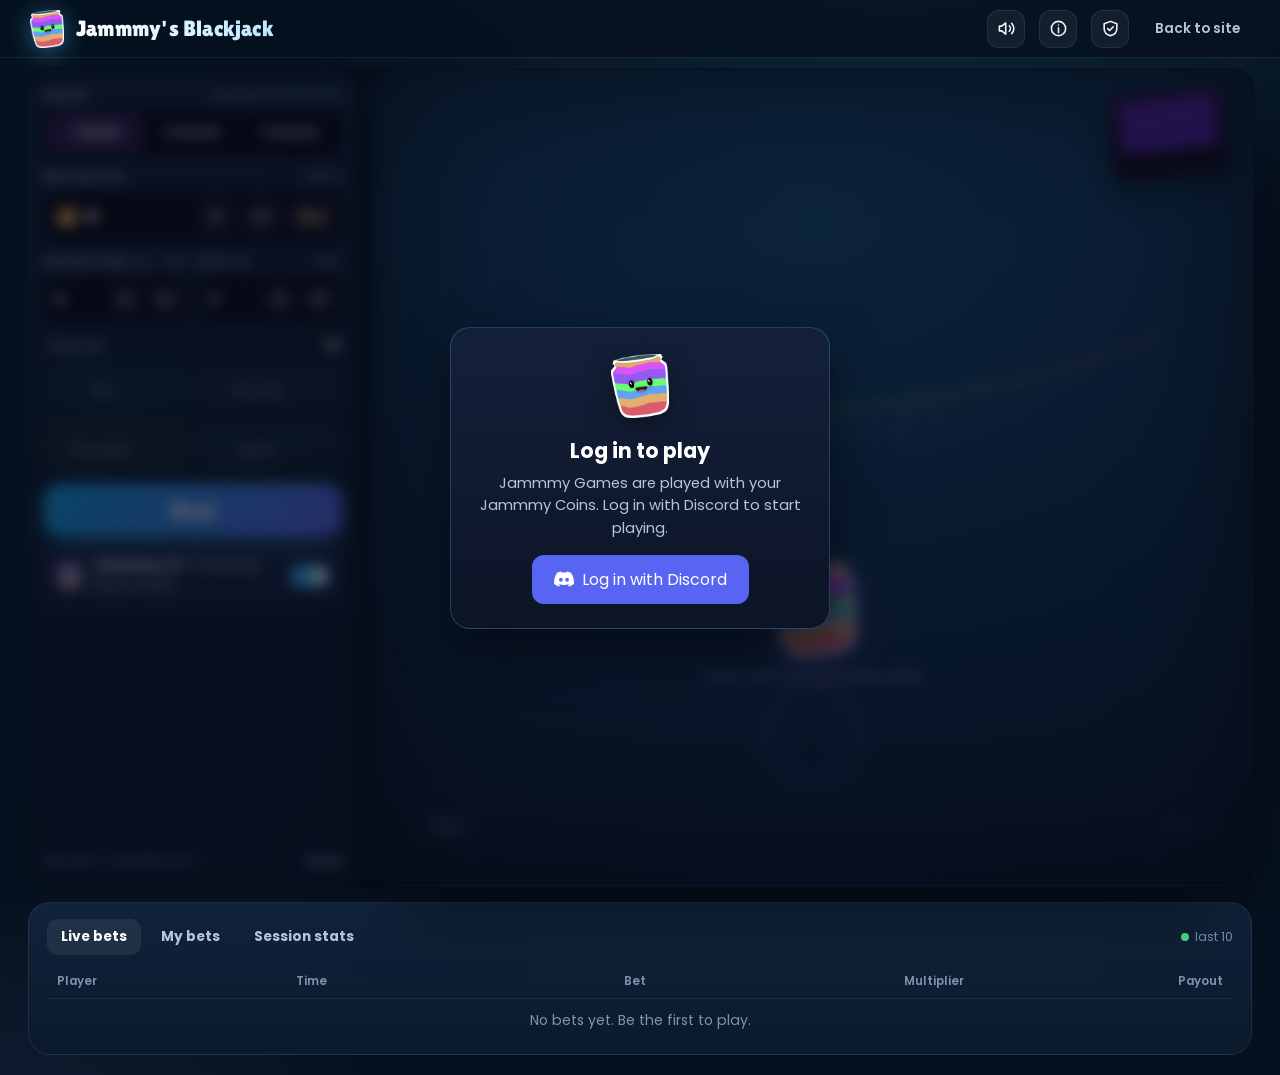
==== games/blackjack.html @ 884acd64 "Add files via upload" ====
<!doctype html>
<html lang="en">
<head>
<meta charset="utf-8">
<meta name="viewport" content="width=device-width,initial-scale=1,viewport-fit=cover">
<title>Jammmy's Blackjack · JammmyRewards</title>
<meta name="description" content="Play blackjack with your Jammmy Coins. Perfect Pairs and 21+3 side bets, provably fair.">
<link rel="icon" type="image/png" href="../favicon-32.png">
<link rel="preconnect" href="https://fonts.googleapis.com">
<link rel="preconnect" href="https://fonts.gstatic.com" crossorigin>
<link href="https://fonts.googleapis.com/css2?family=Lilita+One&family=Poppins:wght@400;500;600;700;800&display=swap" rel="stylesheet">
<style>
:root{
  --bg:#0c0716; --bg2:#120a22; --panel:#160d2a; --panel2:#1c1135; --line:rgba(255,255,255,.08); --line2:rgba(255,255,255,.14);
  --text:#f5f0ff; --muted:#b9b2d6; --faint:#857ea6;
  --purple:#a855f7; --purple-d:#7c3aed; --pink:#f472b6; --gold:#fbbf24; --gold2:#f59e0b; --green:#4ade80; --red:#fb7185;
  --felt1:#2d1757; --felt2:#1a0d35; --felt3:#0e0720;
  --card:#fbf8f2; --suit-red:#d61f45; --suit-black:#17121f;
  --cw:96px; --ease:cubic-bezier(.2,.8,.2,1);
}
*{box-sizing:border-box}
html,body{margin:0;background:var(--bg);color:var(--text);font-family:'Poppins',system-ui,sans-serif;-webkit-font-smoothing:antialiased}
body{min-height:100vh;background:radial-gradient(1100px 600px at 70% -10%,rgba(124,58,237,.22),transparent 60%),radial-gradient(900px 500px at -10% 110%,rgba(244,114,182,.10),transparent 60%),var(--bg)}
button{font-family:inherit;color:inherit}
:focus-visible{outline:2px solid #c4b5fd;outline-offset:2px}
.hide{display:none!important}

/* ── top bar ── */
.top{position:sticky;top:0;z-index:30;display:flex;align-items:center;gap:14px;padding:12px clamp(14px,3vw,28px);background:rgba(12,7,22,.82);backdrop-filter:blur(14px);-webkit-backdrop-filter:blur(14px);border-bottom:1px solid var(--line)}
.brand{display:flex;align-items:center;gap:10px;text-decoration:none;color:var(--text);min-width:0}
.brand img{width:38px;height:38px;object-fit:contain;filter:drop-shadow(0 4px 12px rgba(168,85,247,.45))}
.brand b{font-family:'Lilita One',sans-serif;font-weight:400;font-size:1.35rem;letter-spacing:.01em;white-space:nowrap;background:linear-gradient(90deg,#fff,#e9d5ff);-webkit-background-clip:text;background-clip:text;color:transparent}
.top-sp{flex:1}
.bal{display:flex;align-items:center;gap:8px;padding:7px 14px 7px 8px;border-radius:999px;background:linear-gradient(180deg,rgba(251,191,36,.14),rgba(251,191,36,.05));border:1px solid rgba(251,191,36,.35);font-weight:700;font-variant-numeric:tabular-nums;white-space:nowrap}
.bal img{width:24px;height:24px}
.bal small{font-weight:600;color:var(--gold);font-size:.7rem;margin-left:2px}
.bal.flash{animation:balFlash .9s var(--ease)}
@keyframes balFlash{30%{box-shadow:0 0 0 4px rgba(251,191,36,.25),0 0 30px rgba(251,191,36,.45)}}
.ibtn{width:40px;height:40px;border-radius:12px;display:grid;place-items:center;background:rgba(255,255,255,.05);border:1px solid var(--line);cursor:pointer;transition:background .2s}
.ibtn:hover{background:rgba(255,255,255,.1)}
.ibtn svg{width:19px;height:19px}
.back{font-size:.85rem;font-weight:600;color:var(--muted);text-decoration:none;padding:9px 12px;border-radius:10px}
.back:hover{color:#fff;background:rgba(255,255,255,.05)}
.notice{margin:14px clamp(14px,3vw,28px) 0;padding:11px 16px;border-radius:14px;font-size:.88rem;display:flex;gap:12px;align-items:center;flex-wrap:wrap;background:rgba(168,85,247,.1);border:1px solid rgba(168,85,247,.35)}
.notice b{color:#e9d5ff}
.notice a{color:#f0abfc;font-weight:600}
.notice.admin{background:rgba(251,191,36,.08);border-color:rgba(251,191,36,.35)}
.notice .sw{display:inline-flex;align-items:center;gap:8px;margin-left:auto;cursor:pointer;font-weight:600}
.notice input[type=number]{width:90px;padding:6px 8px;border-radius:8px;background:rgba(0,0,0,.3);border:1px solid var(--line2);color:#fff;font:600 .85rem 'Poppins'}

/* ── layout ── */
.wrap{max-width:1360px;margin:0 auto;padding:18px clamp(14px,3vw,28px) 40px}
.game{display:grid;grid-template-columns:330px minmax(0,1fr);gap:16px;align-items:stretch}
.panel{background:linear-gradient(180deg,var(--panel2),var(--panel));border:1px solid var(--line);border-radius:22px;padding:18px;display:flex;flex-direction:column;gap:14px}
.fld label{display:flex;justify-content:space-between;font-size:.78rem;font-weight:600;color:var(--muted);margin-bottom:7px}
.fld label span{color:var(--faint);font-weight:500}
.amt{display:flex;align-items:center;background:#0b0615;border:1px solid var(--line2);border-radius:14px;padding:4px 4px 4px 12px;gap:6px;transition:border-color .2s,box-shadow .2s}
.amt:focus-within{border-color:rgba(168,85,247,.7);box-shadow:0 0 0 3px rgba(168,85,247,.18)}
.amt img{width:20px;height:20px;flex:none}
.amt input{flex:1;min-width:0;width:100%;background:none;border:0;outline:0;color:#fff;font:700 1.02rem 'Poppins';font-variant-numeric:tabular-nums;padding:8px 0}
.amt input::-webkit-outer-spin-button,.amt input::-webkit-inner-spin-button{-webkit-appearance:none;margin:0}
.amt input[type=number]{-moz-appearance:textfield}
.amt .q{flex:none;height:34px;min-width:40px;padding:0 10px;border-radius:10px;border:0;background:rgba(255,255,255,.07);font:700 .8rem 'Poppins';cursor:pointer;transition:background .15s}
.amt .q.qmax{color:#fde68a}
.amt .q.qs{height:30px;min-width:34px;padding:0 8px;font-size:.74rem}
.amt .q:hover{background:rgba(255,255,255,.14)}
.sides{display:grid;grid-template-columns:1fr 1fr;gap:10px}
.fld label em{font-style:normal;display:inline-flex;align-items:center;gap:5px}
.sbi{width:18px;height:18px;padding:0;border:0;border-radius:50%;background:none;color:var(--faint);cursor:pointer;display:grid;place-items:center;transition:color .15s,background .15s}
.sbi svg{width:15px;height:15px}
.sbi:hover,.sbi[aria-expanded="true"]{color:#e9d5ff;background:rgba(233,213,255,.12)}
.sbi:focus-visible{outline:2px solid #e9d5ff;outline-offset:1px}
.sbpop{grid-column:1/-1;display:none;padding:12px 13px 11px;border-radius:14px;background:rgba(10,5,20,.7);border:1px solid var(--line2);font-size:.8rem;color:var(--muted);animation:sbin .22s var(--ease)}
.sbpop.show{display:block}
@keyframes sbin{from{opacity:0;transform:translateY(-4px)}to{opacity:1;transform:none}}
.sbp{display:none}.sbp.on{display:block}
.sbp .h{display:flex;justify-content:space-between;align-items:center;margin-bottom:4px}
.sbp .h b{color:#fff;font-size:.9rem}
.sbp .x{border:0;background:none;color:var(--faint);cursor:pointer;font-size:.85rem;padding:2px 4px;border-radius:6px}
.sbp .x:hover{color:#fff}
.sbp p{margin:0 0 8px;line-height:1.4}
.sbp table{width:100%;border-collapse:collapse;margin-bottom:8px}
.sbp td{padding:6px 0;border-top:1px solid rgba(255,255,255,.06);color:#fff;font-weight:600;vertical-align:top}
.sbp td small{display:block;font-weight:500;color:var(--faint);font-size:.72rem;margin-top:1px}
.sbp td:last-child{text-align:right;color:var(--gold);font-weight:800;white-space:nowrap;padding-left:10px}
.sbp .ex{color:#fde68a;font-size:.76rem}
.sbpop .note{margin:0;font-size:.72rem;color:var(--faint)}
.sides .amt{padding-left:10px}
.sides .amt input{font-size:.92rem}
.tot{display:flex;justify-content:space-between;font-size:.82rem;color:var(--muted);padding:2px 2px 0}
.tot b{color:#fff;font-variant-numeric:tabular-nums}
.deal{height:58px;border:0;border-radius:16px;cursor:pointer;font:400 1.35rem 'Lilita One',sans-serif;letter-spacing:.03em;color:#fff;background:linear-gradient(135deg,#9333ea,#c026d3);box-shadow:0 10px 30px -8px rgba(192,38,211,.6),inset 0 1px 0 rgba(255,255,255,.25);transition:transform .12s,filter .2s,opacity .2s}
.deal:hover{filter:brightness(1.1)}
.deal:active{transform:scale(.98)}
.deal[disabled]{opacity:.45;cursor:not-allowed;filter:grayscale(.3)}
.acts{display:grid;grid-template-columns:1fr 1fr;gap:10px}
.hseg{display:grid;grid-template-columns:repeat(3,1fr);gap:4px;padding:4px;border-radius:14px;background:#0b0615;border:1px solid var(--line2)}
.hseg button{height:36px;border:0;border-radius:10px;background:none;font:700 .84rem 'Poppins';color:var(--muted);cursor:pointer;transition:background .15s,color .15s}
.hseg button:hover:not([disabled]){color:#fff}
.hseg button.on{background:rgba(168,85,247,.25);color:#fff;box-shadow:inset 0 0 0 1px rgba(168,85,247,.55)}
.hseg button[disabled]{opacity:.5;cursor:not-allowed}
.rebet{display:grid;grid-template-columns:1fr 1fr;gap:8px;margin-top:-4px}
.rebet.hide{display:none}
.rebet button{height:42px;border-radius:12px;border:1px solid var(--line2);background:rgba(255,255,255,.05);font:700 .8rem 'Poppins';cursor:pointer;display:flex;flex-direction:column;align-items:center;justify-content:center;line-height:1.15;transition:background .15s}
.rebet button:hover:not([disabled]){background:rgba(255,255,255,.1)}
.rebet button small{font-size:.66rem;color:var(--faint);font-weight:600}
.rebet #rebetDealBtn{border-color:rgba(168,85,247,.5);background:rgba(168,85,247,.14)}
.rebet button[disabled]{opacity:.4;cursor:not-allowed}
#strat p{margin:4px 0 8px}
#strat h4{margin:14px 0 6px;font-size:.84rem;color:#e9d5ff}
.sleg{display:flex;flex-wrap:wrap;align-items:center;gap:6px 8px;font-size:.78rem;color:var(--muted)}
.sleg span{display:inline-grid;place-items:center;width:22px;height:20px;border-radius:5px;font-weight:800;font-size:.72rem;color:#0b0615}
.stw{overflow-x:auto}
.st{border-collapse:separate;border-spacing:2px;font-size:.74rem;min-width:420px;width:100%}
.st th{color:var(--faint);font-weight:700;padding:3px 4px;white-space:nowrap;text-align:center}
.st{table-layout:fixed}
.st tr th:first-child{text-align:left;color:#e9d5ff;width:68px}
.st td{text-align:center;font-weight:800;padding:4px 0;border-radius:5px;color:#0b0615}
.sH{background:#fca5a5}.sS{background:#86efac}.sD{background:#fde047}.sP{background:#93c5fd}
.snote{font-size:.78rem!important;color:var(--faint)!important}
.act{position:relative;height:56px;border-radius:14px;border:1px solid var(--line2);background:rgba(255,255,255,.05);cursor:pointer;display:flex;align-items:center;justify-content:center;gap:9px;font:700 .98rem 'Poppins';transition:background .15s,transform .1s,opacity .2s,border-color .2s,box-shadow .2s}
.act:hover:not([disabled]){background:rgba(255,255,255,.1)}
.act:active:not([disabled]){transform:scale(.97)}
.act[disabled]{opacity:.32;cursor:not-allowed}
.act kbd{font:600 .66rem 'Poppins';color:var(--faint);border:1px solid var(--line2);border-radius:5px;padding:1px 5px}
.act.hit{background:linear-gradient(180deg,rgba(74,222,128,.18),rgba(74,222,128,.07));border-color:rgba(74,222,128,.4)}
.act.stand{background:linear-gradient(180deg,rgba(251,113,133,.18),rgba(251,113,133,.07));border-color:rgba(251,113,133,.4)}
.act.dbl{background:linear-gradient(180deg,rgba(251,191,36,.18),rgba(251,191,36,.06));border-color:rgba(251,191,36,.4)}
.act.split{background:linear-gradient(180deg,rgba(96,165,250,.18),rgba(96,165,250,.06));border-color:rgba(96,165,250,.4)}
.act.sug{box-shadow:0 0 0 2px #e9d5ff,0 0 24px rgba(233,213,255,.45)}
.act.sug::after{content:'AI';position:absolute;top:-8px;right:-6px;font:800 .58rem 'Poppins';letter-spacing:.06em;background:#e9d5ff;color:#2e1065;border-radius:6px;padding:2px 5px}
.ai{display:flex;align-items:center;gap:10px;padding:11px 12px;border-radius:14px;background:rgba(168,85,247,.08);border:1px solid rgba(168,85,247,.25);font-size:.84rem}
.ai img{width:26px;height:26px;object-fit:contain}
.ai .txt{flex:1;min-width:0;color:var(--muted)}
.ai .txt b{color:#fff}
.tg{position:relative;width:40px;height:22px;flex:none}
.tg input{position:absolute;inset:0;opacity:0;margin:0;cursor:pointer}
.tg span{position:absolute;inset:0;border-radius:99px;background:rgba(255,255,255,.14);transition:background .2s;pointer-events:none}
.tg span::after{content:'';position:absolute;top:3px;left:3px;width:16px;height:16px;border-radius:50%;background:#fff;transition:transform .2s var(--ease)}
.tg input:checked+span{background:var(--purple)}
.tg input:checked+span::after{transform:translateX(18px)}
.msg{min-height:1.2em;font-size:.83rem;color:var(--red);text-align:center}
.panel .foot{margin-top:auto;display:flex;justify-content:space-between;font-size:.74rem;color:var(--faint)}
.panel .foot button{background:none;border:0;color:var(--muted);font-weight:600;font-size:.74rem;cursor:pointer;padding:0}
.panel .foot button:hover{color:#fff}

/* ── table ── */
.table{position:relative;border-radius:26px;overflow:hidden;min-height:clamp(460px,calc(100vh - 250px),600px);background:radial-gradient(120% 90% at 50% 18%,var(--felt1) 0%,var(--felt2) 55%,var(--felt3) 100%);border:1px solid rgba(255,255,255,.07);box-shadow:inset 0 0 120px rgba(0,0,0,.55),0 30px 80px -30px rgba(0,0,0,.8);isolation:isolate}
.table::before{content:'';position:absolute;inset:0;background:url("data:image/svg+xml,%3Csvg xmlns='http://www.w3.org/2000/svg' width='140' height='140'%3E%3Cfilter id='n'%3E%3CfeTurbulence type='fractalNoise' baseFrequency='.9' numOctaves='2'/%3E%3CfeColorMatrix values='0 0 0 0 1 0 0 0 0 1 0 0 0 0 1 0 0 0 .05 0'/%3E%3C/filter%3E%3Crect width='140' height='140' filter='url(%23n)'/%3E%3C/svg%3E");opacity:.7;pointer-events:none;z-index:0}
.arc{position:absolute;left:0;right:0;top:0;width:100%;height:100%;pointer-events:none;z-index:1}
.arc text{font:700 13px 'Poppins';letter-spacing:.32em;fill:rgba(233,213,255,.42)}
.arc .rules2{font-size:10.5px;letter-spacing:.28em;fill:rgba(233,213,255,.28)}
.spot{position:absolute;z-index:1;transform:translate(-50%,-50%);border-radius:50%;display:grid;place-items:center;text-align:center;pointer-events:none}
.spot.main{width:calc(var(--cw)*1.06);height:calc(var(--cw)*1.06);border:2px solid rgba(233,213,255,.18);box-shadow:inset 0 0 30px rgba(168,85,247,.12)}
.spot.side{width:calc(var(--cw)*.78);height:calc(var(--cw)*.78);border:1.5px dashed rgba(233,213,255,.2);font:700 .58rem 'Poppins';letter-spacing:.06em;color:rgba(233,213,255,.42);line-height:1.2}
.spot.side.won{border-style:solid;border-color:var(--gold);color:var(--gold);box-shadow:0 0 0 4px rgba(251,191,36,.15),0 0 30px rgba(251,191,36,.35)}
.spot.side.lost{opacity:.45}
.chip{position:absolute;z-index:6;transform:translate(-50%,-50%);width:calc(var(--cw)*.5);height:calc(var(--cw)*.5);border-radius:50%;display:grid;place-items:center;font:800 calc(var(--cw)*.13) 'Poppins';color:#fff;text-shadow:0 1px 2px rgba(0,0,0,.5);background:radial-gradient(circle at 50% 50%,#7c3aed 0 46%,transparent 47%),repeating-conic-gradient(#fff 0 12deg,#7c3aed 12deg 30deg);box-shadow:0 0 0 2px rgba(255,255,255,.15),0 6px 14px rgba(0,0,0,.5);transition:left .45s var(--ease),top .45s var(--ease),opacity .3s,transform .3s var(--ease);pointer-events:none;font-variant-numeric:tabular-nums}
.chip.side{width:calc(var(--cw)*.36);height:calc(var(--cw)*.36);font-size:calc(var(--cw)*.1);background:radial-gradient(circle at 50% 50%,#be185d 0 46%,transparent 47%),repeating-conic-gradient(#fff 0 12deg,#be185d 12deg 30deg)}
.chip.gold{background:radial-gradient(circle at 50% 50%,#d97706 0 46%,transparent 47%),repeating-conic-gradient(#fff7d6 0 12deg,#d97706 12deg 30deg)}
.chip.ins{background:radial-gradient(circle at 50% 50%,#0e7490 0 46%,transparent 47%),repeating-conic-gradient(#fff 0 12deg,#0e7490 12deg 30deg)}
.chip.stk{transition:left .5s var(--ease),top .5s var(--ease),opacity .25s}
.chip.gold.side,.chip.side.gold{background:radial-gradient(circle at 50% 50%,#d97706 0 46%,transparent 47%),repeating-conic-gradient(#fff7d6 0 12deg,#d97706 12deg 30deg)}
.paytag{position:absolute;z-index:12;transform:translate(-50%,-50%) scale(.6);display:flex;flex-direction:column;align-items:center;gap:1px;padding:4px 10px 5px;border-radius:10px;background:linear-gradient(135deg,#f59e0b,#fbbf24);color:#1a1000;font:800 .78rem 'Poppins';line-height:1.15;white-space:nowrap;box-shadow:0 6px 18px rgba(251,191,36,.35);transition:transform .4s cubic-bezier(.34,1.56,.64,1),opacity .25s,left .45s var(--ease),top .45s var(--ease);pointer-events:none;font-variant-numeric:tabular-nums}
.paytag.show{transform:translate(-50%,-50%) scale(1)}
.paytag span{font-size:.62rem;font-weight:700;opacity:.8}
.paytag b{font-size:.92rem}
.insq{position:absolute;z-index:22;left:50%;top:46%;transform:translate(-50%,-50%) scale(.85);opacity:0;pointer-events:none;width:min(360px,calc(100% - 32px));padding:14px 16px 16px;border-radius:18px;background:rgba(12,6,24,.88);backdrop-filter:blur(10px);-webkit-backdrop-filter:blur(10px);border:1px solid rgba(34,211,238,.35);box-shadow:0 18px 40px rgba(0,0,0,.5),0 0 0 4px rgba(34,211,238,.08);text-align:center;transition:transform .35s cubic-bezier(.34,1.56,.64,1),opacity .2s}
.insq.show{opacity:1;transform:translate(-50%,-50%) scale(1);pointer-events:auto}
.insq .q1{font:400 1.35rem 'Lilita One',sans-serif;color:#a5f3fc;letter-spacing:.02em}
.insq .q2{margin-top:4px;font-size:.84rem;color:rgba(233,213,255,.75);line-height:1.4}
.insq .q2 img{width:15px;height:15px;vertical-align:-3px;margin:0 2px 0 3px}
.insq .q2 b{color:#fff}
.insq .qb{display:grid;grid-template-columns:1fr 1fr;gap:10px;margin-top:12px}
.insq button{position:relative;height:46px;border-radius:12px;border:1px solid var(--line2);cursor:pointer;font:700 .95rem 'Poppins';color:#fff;display:flex;align-items:center;justify-content:center;gap:8px;transition:transform .1s,background .15s,box-shadow .2s}
.insq button:active{transform:scale(.97)}
.insq button kbd{font:600 .64rem 'Poppins';color:var(--faint);border:1px solid var(--line2);border-radius:5px;padding:1px 5px}
.insq .yes{background:linear-gradient(180deg,rgba(34,211,238,.25),rgba(34,211,238,.08));border-color:rgba(34,211,238,.5)}
.insq .no{background:rgba(255,255,255,.06)}
.insq button:focus-visible{outline:2px solid #e9d5ff;outline-offset:2px}
.insq button.sug{box-shadow:0 0 0 2px #e9d5ff,0 0 20px rgba(233,213,255,.4)}
.insq button.sug::after{content:'AI';position:absolute;top:-8px;right:-6px;font:800 .58rem 'Poppins';letter-spacing:.06em;background:#e9d5ff;color:#2e1065;border-radius:6px;padding:2px 5px}
.shoe{position:absolute;z-index:2;right:22px;top:18px;width:calc(var(--cw)*1.25);height:calc(var(--cw)*.92);border-radius:12px 12px 16px 16px;background:linear-gradient(180deg,#2a1748,#120a22);border:1px solid rgba(255,255,255,.1);box-shadow:0 14px 28px rgba(0,0,0,.45);transform:rotate(-6deg)}
.shoe::before{content:'';position:absolute;left:10%;right:10%;top:12%;height:58%;border-radius:6px;background:repeating-linear-gradient(90deg,#4c1d95 0 3px,#6d28d9 3px 6px);opacity:.85}
.shoe::after{content:'';position:absolute;left:8%;right:8%;bottom:10%;height:18%;border-radius:4px;background:rgba(0,0,0,.35)}
.discard{position:absolute;z-index:2;left:22px;top:22px;width:calc(var(--cw)*.82);height:calc(var(--cw)*1.1);border-radius:10px;border:1.5px dashed rgba(255,255,255,.1)}

/* cards */
.card{position:absolute;left:0;top:0;width:var(--cw);height:calc(var(--cw)*1.4);z-index:5;perspective:900px;transition:transform .5s var(--ease),opacity .35s;will-change:transform}
.card .in{position:absolute;inset:0;transform-style:preserve-3d;transition:transform .38s var(--ease);transform:rotateY(180deg)}
.card.up .in{transform:rotateY(0)}
.card .f,.card .b{position:absolute;inset:0;border-radius:calc(var(--cw)*.09);backface-visibility:hidden;-webkit-backface-visibility:hidden;box-shadow:0 10px 22px rgba(0,0,0,.45),0 1px 0 rgba(255,255,255,.6) inset}
.card .f{background:linear-gradient(160deg,#fff 0%,var(--card) 60%,#efe9de 100%);color:var(--suit-black);overflow:hidden}
.card.red .f{color:var(--suit-red)}
.card .b{transform:rotateY(180deg);background:radial-gradient(circle at 50% 50%,rgba(255,255,255,.12),transparent 55%),repeating-linear-gradient(45deg,rgba(255,255,255,.06) 0 6px,transparent 6px 12px),repeating-linear-gradient(-45deg,rgba(255,255,255,.06) 0 6px,transparent 6px 12px),linear-gradient(160deg,#6d28d9,#3b0764);border:calc(var(--cw)*.045) solid #f5f0ff}
.card .b img{position:absolute;left:50%;top:50%;width:46%;transform:translate(-50%,-50%);filter:drop-shadow(0 3px 6px rgba(0,0,0,.4))}
.card .ix{position:absolute;display:flex;flex-direction:column;align-items:center;line-height:.95;font-weight:800}
.card .ix b{font:800 calc(var(--cw)*.24) 'Poppins';letter-spacing:-.04em}
.card .ix i{font-style:normal;font-size:calc(var(--cw)*.2)}
.card .ix.tl{left:calc(var(--cw)*.07);top:calc(var(--cw)*.06)}
.card .ix.br{right:calc(var(--cw)*.07);bottom:calc(var(--cw)*.06);transform:rotate(180deg)}
.card .pip{position:absolute;left:50%;top:52%;transform:translate(-50%,-50%);font-size:calc(var(--cw)*.62);line-height:1}
.card .face{position:absolute;left:50%;top:52%;transform:translate(-50%,-50%);width:58%;height:58%;border-radius:calc(var(--cw)*.05);display:grid;place-items:center;font:400 calc(var(--cw)*.5) 'Lilita One',sans-serif;background:linear-gradient(160deg,rgba(168,85,247,.16),rgba(244,114,182,.12));border:1.5px solid currentColor;opacity:.92}
.card.dim .f{filter:brightness(.78) saturate(.75)}
.card.glow .f{box-shadow:0 0 0 3px var(--gold),0 0 30px rgba(251,191,36,.6)}

.val{position:absolute;z-index:8;transform:translate(-50%,-50%);min-width:44px;padding:5px 10px;border-radius:999px;background:rgba(10,5,20,.85);border:1px solid var(--line2);font:800 .9rem 'Poppins';text-align:center;font-variant-numeric:tabular-nums;transition:left .45s var(--ease),top .45s var(--ease),opacity .25s,background .25s,border-color .25s;backdrop-filter:blur(6px);pointer-events:none;white-space:nowrap}
.val.bust{background:rgba(225,29,72,.9);border-color:transparent}
.val.bj{background:linear-gradient(135deg,#f59e0b,#fbbf24);color:#1a1000;border-color:transparent}
.val.win{background:rgba(22,163,74,.92);border-color:transparent}
.val.push{background:rgba(100,116,139,.92);border-color:transparent}
.val.lose{background:rgba(71,64,90,.9)}
.val.sm{font-size:.74rem;padding:3px 8px;min-width:36px}
.val.active{box-shadow:0 0 0 2px #e9d5ff,0 0 18px rgba(233,213,255,.5)}
.tag{position:absolute;z-index:9;transform:translate(-50%,-50%) scale(.6);opacity:0;padding:6px 12px;border-radius:10px;font:800 .82rem 'Poppins';white-space:nowrap;transition:transform .4s var(--ease),opacity .3s;pointer-events:none}
.tag.show{opacity:1;transform:translate(-50%,-50%) scale(1)}
.tag.win{background:#16a34a;color:#fff}
.tag.bj{background:linear-gradient(135deg,#f59e0b,#fde047);color:#1a1000}
.tag.push{background:#64748b;color:#fff}
.tag.lose,.tag.bust{background:#3f3653;color:#e4dff2}
.banner{position:absolute;z-index:20;left:50%;top:46%;padding:8px 22px 10px;border-radius:20px;background:rgba(12,6,24,.72);backdrop-filter:blur(8px);-webkit-backdrop-filter:blur(8px);border:1px solid rgba(255,255,255,.08);transform:translate(-50%,-50%) scale(.7);opacity:0;pointer-events:none;text-align:center;transition:transform .5s cubic-bezier(.34,1.56,.64,1),opacity .3s}
.banner.show{opacity:1;transform:translate(-50%,-50%) scale(1)}
.banner .t{font:400 clamp(1.5rem,3.6vw,2.8rem) 'Lilita One',sans-serif;line-height:1;letter-spacing:.02em;white-space:nowrap}
.banner .s{margin-top:2px;font:800 clamp(.95rem,1.8vw,1.25rem) 'Poppins';font-variant-numeric:tabular-nums}
.banner.win .t{background:linear-gradient(180deg,#fff,#86efac);-webkit-background-clip:text;background-clip:text;color:transparent;filter:drop-shadow(0 4px 24px rgba(74,222,128,.45))}
.banner.win .s{color:#bbf7d0}
.banner.bj .t{background:linear-gradient(180deg,#fff7c2,#fbbf24 60%,#f59e0b);-webkit-background-clip:text;background-clip:text;color:transparent;filter:drop-shadow(0 6px 30px rgba(251,191,36,.6))}
.banner.bj .s{color:#fde68a}
.banner.push .t{color:#e2e8f0}
.banner.lose .t{color:rgba(233,213,255,.55);font-size:clamp(1.4rem,3vw,2.2rem)}
.toast{position:absolute;z-index:21;left:50%;bottom:18px;transform:translate(-50%,20px);opacity:0;padding:9px 16px;border-radius:12px;background:rgba(10,5,20,.9);border:1px solid rgba(251,191,36,.45);font:700 .86rem 'Poppins';color:#fde68a;transition:.35s var(--ease);pointer-events:none;white-space:nowrap}
.toast.show{opacity:1;transform:translate(-50%,0)}
.coin-fx{position:absolute;z-index:19;width:26px;height:26px;pointer-events:none}
.idle{position:absolute;z-index:3;left:50%;top:68%;transform:translate(-50%,-50%);text-align:center;color:rgba(233,213,255,.5);font-size:.9rem;transition:opacity .3s;pointer-events:none}
.idle img{width:84px;opacity:.9;display:block;margin:0 auto 10px;filter:drop-shadow(0 8px 20px rgba(168,85,247,.45));animation:bob 3.4s ease-in-out infinite}
@keyframes bob{50%{transform:translateY(-8px)}}

/* ── bets list ── */
.bets{margin-top:16px;background:linear-gradient(180deg,var(--panel2),var(--panel));border:1px solid var(--line);border-radius:22px;padding:6px 18px 12px}
.bets-h{display:flex;align-items:center;gap:6px;padding:10px 0}
.tab{border:0;background:none;padding:8px 14px;border-radius:10px;font:700 .86rem 'Poppins';color:var(--muted);cursor:pointer}
.tab.on{background:rgba(255,255,255,.07);color:#fff}
.live-dot{width:8px;height:8px;border-radius:50%;background:var(--green);box-shadow:0 0 0 0 rgba(74,222,128,.6);animation:pulse 1.8s infinite;margin-left:auto}
@keyframes pulse{70%{box-shadow:0 0 0 8px rgba(74,222,128,0)}100%{box-shadow:0 0 0 0 rgba(74,222,128,0)}}
.bets-h .live{font-size:.76rem;color:var(--faint)}
.grid{width:100%;border-collapse:collapse;font-size:.88rem;font-variant-numeric:tabular-nums}
.grid th{text-align:left;font-size:.74rem;font-weight:600;color:var(--faint);padding:8px 10px;border-bottom:1px solid var(--line)}
.grid td{padding:11px 10px;border-bottom:1px solid rgba(255,255,255,.04)}
.grid tr:last-child td{border-bottom:0}
.grid .r{text-align:right}
.grid .who{display:flex;align-items:center;gap:8px;font-weight:600}
.grid .who img{width:18px;height:18px}
.grid .coin{display:inline-flex;align-items:center;gap:5px;justify-content:flex-end}
.grid .coin img{width:15px;height:15px}
.grid .pos{color:var(--green);font-weight:700}
.grid .neg{color:var(--faint)}
.grid .m{font-weight:700}
.grid .m.hi{color:var(--gold)}
.grid tr.new td{animation:rowIn .6s var(--ease)}
@keyframes rowIn{from{background:rgba(168,85,247,.18);transform:translateY(-6px);opacity:0}}
.empty{padding:22px;text-align:center;color:var(--faint);font-size:.88rem}

/* ── modals ── */
.modal{position:fixed;inset:0;z-index:50;display:grid;place-items:center;padding:16px;background:rgba(5,2,12,.7);backdrop-filter:blur(6px);-webkit-backdrop-filter:blur(6px)}
.modal .box{width:min(560px,100%);max-height:88vh;overflow:auto;background:linear-gradient(180deg,#1d1236,#140b26);border:1px solid var(--line2);border-radius:20px;padding:22px 22px 18px;box-shadow:0 30px 90px rgba(0,0,0,.6);animation:pop .3s var(--ease)}
@keyframes pop{from{transform:translateY(10px) scale(.97);opacity:0}}
.modal h2{font:400 1.6rem 'Lilita One',sans-serif;margin:0 0 12px;letter-spacing:.01em}
.modal h3{font-size:.95rem;margin:18px 0 8px}
.modal p,.modal li{font-size:.88rem;color:var(--muted);line-height:1.55}
.modal ul{padding-left:18px;margin:6px 0}
.modal .x{float:right;margin:-4px -4px 0 0}
.pt{width:100%;border-collapse:collapse;font-size:.86rem}
.pt td{padding:7px 4px;border-bottom:1px solid var(--line)}
.pt td:last-child{text-align:right;font-weight:700;color:#fde68a}
.seedrow{margin:10px 0}
.seedrow label{display:block;font-size:.76rem;color:var(--faint);margin-bottom:4px}
.seedrow .v{display:flex;gap:8px}
.seedrow input,.seedrow code{flex:1;min-width:0;padding:9px 10px;border-radius:10px;background:#0b0615;border:1px solid var(--line2);color:#fff;font:500 .78rem ui-monospace,Menlo,Consolas,monospace;overflow:hidden;text-overflow:ellipsis;white-space:nowrap}
.sbtn{padding:9px 14px;border-radius:10px;border:1px solid var(--line2);background:rgba(255,255,255,.07);font:600 .82rem 'Poppins';cursor:pointer;white-space:nowrap}
.sbtn.p{background:linear-gradient(135deg,#9333ea,#c026d3);border-color:transparent}
.ver{margin-top:10px;font-size:.84rem}
.mini{display:inline-flex;gap:4px;flex-wrap:wrap;margin-top:6px}
.mini span{display:inline-grid;place-items:center;min-width:34px;height:26px;padding:0 6px;border-radius:6px;background:var(--card);color:var(--suit-black);font:800 .78rem 'Poppins'}
.mini span.r{color:var(--suit-red)}

@media (max-width:1100px){.game{grid-template-columns:300px minmax(0,1fr)}}
.fld{min-width:0}
@media (max-width:900px){
  :root{--cw:clamp(60px,15vw,84px)}
  .paytag{padding:3px 7px 4px;font-size:.66rem}.paytag span{font-size:.56rem}.paytag b{font-size:.78rem}
  .insq{padding:10px 12px 12px;border-radius:14px}.insq .q1{font-size:1.05rem}.insq .q2{font-size:.74rem;margin-top:2px}.insq .qb{margin-top:8px;gap:8px}.insq button{height:38px;font-size:.86rem}
  .game{grid-template-columns:minmax(0,1fr)}
  .table{order:-1;min-height:clamp(430px,108vw,560px);border-radius:20px}
  .panel{border-radius:18px}
  .brand b{font-size:1.1rem}
  .back{display:none}
  .grid .hm{display:none}
  .arc text{font-size:10px;letter-spacing:.24em}
  .arc .rules2{font-size:8px}
}
@media (max-width:420px){.brand b{display:none}.top{gap:8px}}
@media (prefers-reduced-motion:reduce){
  .card,.card .in,.chip,.val,.tag,.banner,.paytag,.insq{transition-duration:.01s!important}
  .idle img,.live-dot{animation:none}
}
.sbtn.wide{width:100%;margin-top:8px;padding:11px 14px}
.sbtn[disabled]{opacity:.5;cursor:default}
.fine{font-size:.74rem;color:var(--faint);margin-top:6px}
tr.chk{cursor:pointer}
tr.chk:hover td{background:rgba(255,255,255,.03)}

/* ── extras: sound menu ── */
.jx-pop{position:absolute;z-index:60;width:260px;padding:14px 14px 12px;border-radius:16px;background:linear-gradient(180deg,#1d1236,#140b26);border:1px solid rgba(255,255,255,.14);box-shadow:0 20px 50px rgba(0,0,0,.55);display:none;flex-direction:column;gap:8px;font-family:'Poppins',sans-serif;color:#fff}
.jx-pop.show{display:flex;animation:jxIn .18s ease}
@keyframes jxIn{from{opacity:0;transform:translateY(-4px)}}
.jx-row{display:flex;align-items:center;gap:10px;font-size:.86rem}
.jx-row b{font-weight:600}
.jx-row small{margin-left:auto;font-size:.7rem;color:#857ea6}
.jx-sw{position:relative;width:38px;height:21px;flex:none}
.jx-sw input{position:absolute;inset:0;opacity:0;margin:0;cursor:pointer}
.jx-sw span{position:absolute;inset:0;border-radius:99px;background:rgba(255,255,255,.14);transition:background .2s;pointer-events:none}
.jx-sw span::after{content:'';position:absolute;top:3px;left:3px;width:15px;height:15px;border-radius:50%;background:#fff;transition:transform .2s}
.jx-sw input:checked+span{background:#a855f7}
.jx-sw input:checked+span::after{transform:translateX(17px)}
.jx-sw input:focus-visible+span{outline:2px solid #c4b5fd;outline-offset:2px}
.jx-pop input[type=range]{width:100%;accent-color:#a855f7;margin:0 0 6px}
.jx-pop input[type=range][disabled]{opacity:.35}
/* ── extras: session stats ── */
.jx-sess{padding:4px 0 6px}
.jx-tiles{display:grid;grid-template-columns:repeat(5,minmax(0,1fr));gap:10px}
.jx-t{padding:11px 12px;border-radius:14px;background:rgba(255,255,255,.035);border:1px solid rgba(255,255,255,.08);display:flex;flex-direction:column;gap:2px;min-width:0}
.jx-t span{font-size:.72rem;color:#857ea6}
.jx-t b{font-size:1.05rem;font-variant-numeric:tabular-nums;white-space:nowrap;overflow:hidden;text-overflow:ellipsis}
.jx-t b small{font-size:.7rem;color:#857ea6;font-weight:500}
.jx-t b.pos{color:#4ade80}.jx-t b.neg{color:#fb7185}.jx-t b.gold{color:#fbbf24}
.jx-gw{margin-top:12px;height:170px;border-radius:14px;background:rgba(5,2,12,.35);border:1px solid rgba(255,255,255,.06)}
.jx-gw canvas{width:100%;height:100%;display:block}
.jx-foot{display:flex;justify-content:space-between;align-items:center;margin-top:10px;font-size:.74rem;color:#857ea6}
.jx-foot button{border:0;background:none;color:#b9b2d6;font:600 .76rem 'Poppins',sans-serif;cursor:pointer}
.jx-foot button:hover{color:#fff}
.grid.hide,.jx-sess.hide{display:none!important}
@media (max-width:700px){.jx-tiles{grid-template-columns:repeat(2,minmax(0,1fr))}.jx-t:first-child{grid-column:1/-1}.jx-gw{height:140px}}
@media (max-width:600px){.bets-h .tab{padding:8px 10px;font-size:.8rem;white-space:nowrap}.bets-h .live{display:none}}


/* ── ice skin (matches the site's winter theme) ── */
:root{--bg:#06111f;--bg2:#0a1a2e;--panel:#0b192c;--panel2:#10233b;--purple:#38bdf8;--purple-d:#0284c7;--felt1:#134a78;--felt2:#0b2a4c;--felt3:#06142a;--muted:#b4c6dc;--faint:#7f93ad}
body{background:radial-gradient(1100px 600px at 70% -10%,rgba(56,189,248,.18),transparent 60%),radial-gradient(900px 500px at -10% 110%,rgba(129,140,248,.12),transparent 60%),var(--bg)}
:focus-visible{outline-color:#bae6fd}
.top{background:rgba(6,17,31,.84)}
.brand img{filter:drop-shadow(0 4px 12px rgba(56,189,248,.45))}
.brand b{background:linear-gradient(90deg,#fff,#bae6fd)!important;-webkit-background-clip:text!important;background-clip:text!important}
.stage{background:radial-gradient(120% 90% at 50% 12%,#134a78 0%,#0b2a4c 55%,#06142a 100%)}
.deal{background:linear-gradient(135deg,#0ea5e9,#6366f1);box-shadow:0 10px 30px -8px rgba(56,189,248,.6),inset 0 1px 0 rgba(255,255,255,.25)}
.seg button.on{background:rgba(56,189,248,.22);box-shadow:inset 0 0 0 1px rgba(125,211,252,.6)}
.sel select:focus{border-color:rgba(125,211,252,.7);box-shadow:0 0 0 3px rgba(56,189,248,.18)}
.notice{background:rgba(56,189,248,.09);border-color:rgba(125,211,252,.3)}
.notice b{color:#e0f2fe}.notice a{color:#7dd3fc}
.sbtn.p{background:linear-gradient(135deg,#0ea5e9,#6366f1)}
.modal .box{background:linear-gradient(180deg,#10243d,#0b192c)}
.t{background:linear-gradient(180deg,#2c6699 0%,#1b4372 100%);box-shadow:inset 0 1px 0 rgba(255,255,255,.22),inset 0 -3px 0 rgba(0,0,0,.25),0 5px 0 #0c2442,0 8px 16px rgba(0,0,0,.35)}
.mgrid.live .t:not(.open):hover{box-shadow:inset 0 1px 0 rgba(255,255,255,.25),inset 0 -3px 0 rgba(0,0,0,.25),0 8px 0 #0c2442,0 14px 22px rgba(56,189,248,.35)}
.t.open{background:#071528}
.amt,.amt-in{border-color:rgba(125,211,252,.18)}

.net-wait{transform:scale(.98);animation:netPulse .7s ease-in-out infinite;transition:transform .08s}
@keyframes netPulse{50%{opacity:.75}}
.fair-chk{margin-top:14px;font-size:.84rem;color:var(--muted,#9fb3d1)}.fair-chk a{color:#7dd3fc}
</style>
<style>
/* login gate: games are played with real Jammmy Coins only (no demo) */
.game{position:relative}
.jg-gate{position:absolute;inset:-2px;z-index:60;display:grid;place-items:center;padding:20px;border-radius:22px;background:rgba(6,10,22,.62);backdrop-filter:blur(7px);-webkit-backdrop-filter:blur(7px)}
.jg-gate-card{max-width:380px;text-align:center;padding:26px 26px 24px;border-radius:20px;background:linear-gradient(180deg,#14203a,#0c1426);border:1px solid rgba(125,211,252,.22);box-shadow:0 20px 50px rgba(0,0,0,.5)}
.jg-gate-card img{width:64px;height:64px;object-fit:contain;filter:drop-shadow(0 6px 14px rgba(0,0,0,.4))}
.jg-gate-card h3{margin:10px 0 6px;font-size:1.3rem;color:#fff}
.jg-gate-card p{margin:0 0 16px;color:#b6c4dc;font-size:.92rem;line-height:1.5}
.jg-gate-card a,.jg-gate-card button{display:inline-flex;align-items:center;gap:8px;padding:12px 22px;border-radius:12px;border:0;background:#5865f2;color:#fff;font:700 .95rem inherit;text-decoration:none;cursor:pointer}
.jg-gate-card a:hover,.jg-gate-card button:hover{background:#4752c4}
.jg-gate-card a svg{width:20px;height:20px}
body.jg-gated .bal{visibility:hidden}
</style>
<script>
/* Shows the login gate over the game. why: 'login' | 'soon' | 'blocked' | 'net' */
function jgGate(why, name) {
  document.body.classList.add('jg-gated');
  var g = document.querySelector('.game'); if (!g) return;
  var old = g.querySelector('.jg-gate'); if (old) old.remove();
  var dc = '<svg viewBox="0 0 24 24" fill="currentColor" aria-hidden="true"><path d="M20.3 4.4A19.6 19.6 0 0 0 15.4 3l-.6 1.3a18 18 0 0 0-5.6 0L8.6 3a19.6 19.6 0 0 0-4.9 1.5C.6 9.1-.3 13.6.1 18.1a19.8 19.8 0 0 0 6 3l1.3-2.1a12.8 12.8 0 0 1-2-1l.5-.4a14.1 14.1 0 0 0 12.2 0l.5.4a12.8 12.8 0 0 1-2 1l1.3 2.1a19.7 19.7 0 0 0 6-3c.5-5.2-.9-9.7-3.6-13.7zM8.3 15.3c-1.2 0-2.2-1.1-2.2-2.4s1-2.4 2.2-2.4 2.2 1.1 2.2 2.4-1 2.4-2.2 2.4zm7.4 0c-1.2 0-2.2-1.1-2.2-2.4s1-2.4 2.2-2.4 2.2 1.1 2.2 2.4-1 2.4-2.2 2.4z"/></svg>';
  var t, p, btn;
  if (why === 'soon') { t = (name || 'This game') + ' is coming soon'; p = 'It opens for everyone very soon. Check back shortly.'; btn = ''; }
  else if (why === 'blocked') { t = 'You can\'t play right now'; p = 'Your account can\'t play Jammmy Games. Contact a mod on Discord if you think this is a mistake.'; btn = ''; }
  else if (why === 'net') { t = 'Couldn\'t reach the server'; p = 'Check your connection and try again.'; btn = '<button type="button" onclick="location.reload()">Try again</button>'; }
  else { t = 'Log in to play'; p = 'Jammmy Games are played with your Jammmy Coins. Log in with Discord to start playing.'; btn = '<a href="../" target="_top" onclick="return jgLogin()">' + dc + 'Log in with Discord</a>'; }
  g.insertAdjacentHTML('beforeend', '<div class="jg-gate" role="dialog" aria-label="' + t + '"><div class="jg-gate-card"><img src="../jar-clean.webp" alt=""><h3>' + t + '</h3><p>' + p + '</p>' + btn + '</div></div>');
  var n = document.getElementById('notices'); if (n) n.innerHTML = '';
}
/* no playing behind the gate with the keyboard */
window.addEventListener('keydown', function (e) { if (document.body.classList.contains('jg-gated') && !/INPUT|TEXTAREA|SELECT/.test((e.target.tagName || ''))) e.stopImmediatePropagation(); }, true);
</script>
<style id="jgFit">
/* ===== Fit to screen (2026-11-05) =====
   The table and the buttons you need mid-round always fit on one screen:
   laptop  → the game fills the height under the header; the bet panel scrolls inside itself if it must.
   phone   → table on top, then a dock with the main buttons and bet amount; the other settings sit below. */
.top{padding-top:8px;padding-bottom:8px}
.top .ibtn{width:38px;height:38px}
.panel::-webkit-scrollbar{width:6px}.panel::-webkit-scrollbar-thumb{background:rgba(255,255,255,.14);border-radius:6px}
@media (min-width:901px){
  .wrap{padding-top:12px;padding-bottom:20px}
  .game{height:var(--gh,auto);min-height:0}
  .game > .panel{min-height:0;overflow-y:auto;overscroll-behavior:contain;scrollbar-width:thin;scrollbar-color:rgba(255,255,255,.14) transparent;padding:15px;gap:11px}
  .game > .table,.game > .stage{min-height:0!important;height:auto}
  .deal{height:52px}
  .seg button{height:34px}
  .btn2{height:42px}
  .stat{padding:7px 12px}
  .fld label{margin-bottom:5px}
}
@media (min-width:901px) and (max-height:820px){
  .panel .foot{display:none}
}
@media (max-width:900px){
  .wrap{padding:8px 8px 24px}
  .top{padding-left:10px;padding-right:10px;gap:8px}
  .top .brand img{width:30px;height:30px}
  .game{display:flex;flex-direction:column;gap:8px}
  .game > .table,.game > .stage{order:-1;height:var(--sh,auto);min-height:0!important;flex:none}
  .game > .panel{padding:10px;gap:8px;border-radius:16px}
  .deal{height:50px;font-size:1.2rem}
  .amt{min-height:0}
  .fld label{margin-bottom:4px}
  .panel .foot{margin-top:4px}
  /* messages float just above the dock instead of hiding below it */
  .game > .panel > .msg{position:absolute;left:10px;right:10px;top:-6px;transform:translateY(-100%);z-index:20;pointer-events:none;margin:0}
  .game > .panel > .msg:empty{display:none}
  .game > .panel > .msg:not(:empty){background:rgba(8,14,28,.94);padding:8px 12px;border-radius:12px;border:1px solid rgba(255,255,255,.14);box-shadow:0 10px 24px rgba(0,0,0,.45)}
}
</style>
<style id="jgFitBJ">
@media (hover:none){kbd{display:none!important}}
@media (min-width:901px){
  /* like Stake: Hit / Stand / Double / Split sit right above the Deal button */
  .panel > .fld,.panel > .sides,.panel > .tot{order:0}
  #acts{order:1}
  .dealrow,.dealrow > *{order:2}
  .panel > .ai,.panel > .msg,.panel > .foot{order:3}
  .dealrow{display:contents}
  .hseg button{height:38px}
  .act{height:48px}
  .ai{padding:8px 11px}
}
/* short laptop screens: Hit/Stand/Double/Split in one row, right above Deal, so they never drop out of view */
@media (min-width:901px) and (max-height:600px){
  .game > .panel{gap:8px;padding:12px 14px}
  #handsSeg{margin-top:-2px}
  .fld:has(#handsSeg) > label{display:none}
  #acts{order:1;grid-template-columns:repeat(4,minmax(0,1fr));gap:6px}
  #acts .act{height:42px;font-size:.84rem;gap:4px}
  #acts kbd{display:none}
  .dealrow{display:block;order:2}
  .dealrow .deal{width:100%;height:46px}
  .dealrow .rebet{margin-top:6px}
  .panel > .ai,.panel > .msg,.panel > .foot{order:3}
  .panel > .fld,.panel > .sides,.panel > .tot{order:0}
}
@media (max-width:900px){
  .game > .panel{position:relative}
  #acts{order:1;grid-template-columns:repeat(4,minmax(0,1fr));gap:6px}
  #acts .act{height:46px;font-size:.88rem;gap:4px;border-radius:12px}
  .dealrow{order:2;display:grid;grid-template-columns:minmax(0,1fr) auto;gap:6px}
  .dealrow .rebet{margin:0;grid-template-columns:auto}
  .dealrow .rebet.hide{display:none}
  .dealrow #rebetBtn{display:none}
  .dealrow #rebetDealBtn{height:50px;padding:0 14px;border-radius:14px}
  .panel > .fld.betf{order:3}
  .panel > *:not(#acts):not(.dealrow):not(.betf){order:5}
  .tot{order:4!important}
  .table{min-height:0!important}
}
</style>
</head>
<body>
<header class="top">
  <a class="brand" href="./" title="Back to JammmyRewards"><img src="../jar-clean.webp" alt=""><b>Jammmy's Blackjack</b></a>
  <div class="top-sp"></div>
  <div class="bal" id="bal" title="Your balance"><img src="../jammmy-coin.webp" alt=""><span id="balNum">0</span><small id="balTag"></small></div>
  <button class="ibtn" id="sndBtn" type="button" aria-label="Sound on" title="Sound"></button>
  <button class="ibtn" type="button" aria-label="Rules and payouts" title="Rules and payouts" onclick="openModal('rules')"><svg viewBox="0 0 24 24" fill="none" stroke="currentColor" stroke-width="2" stroke-linecap="round"><circle cx="12" cy="12" r="9"/><path d="M12 11v6M12 7.5v.01"/></svg></button>
  <button class="ibtn" type="button" aria-label="Provably fair" title="Provably fair" onclick="openModal('fair')"><svg viewBox="0 0 24 24" fill="none" stroke="currentColor" stroke-width="2" stroke-linecap="round" stroke-linejoin="round"><path d="M12 3l8 3v6c0 5-3.4 8-8 9-4.6-1-8-4-8-9V6z"/><path d="M8.5 12.2l2.4 2.4 4.6-4.8"/></svg></button>
  <a class="back" href="./">Back to site</a>
</header>
<div id="notices"></div>

<div class="wrap">
  <div class="game">
    <aside class="panel" aria-label="Bet controls">
      <div class="fld">
        <label>Hands <span>play up to 3 at once</span></label>
        <div class="hseg" id="handsSeg" role="group" aria-label="Number of hands"><button type="button" data-h="1">1 hand</button><button type="button" data-h="2">2 hands</button><button type="button" data-h="3">3 hands</button></div>
      </div>
      <div class="fld betf" data-dock>
        <label for="bet"><span id="betLbl" style="color:inherit;font-weight:inherit">Bet amount</span> <span id="betUsd">≈ $0.10</span></label>
        <div class="amt"><img src="../jammmy-coin.webp" alt=""><input id="bet" type="number" inputmode="numeric" min="10" step="1" value="10" aria-label="Bet amount in Jammmy Coins"><button class="q" type="button" data-q="half">½</button><button class="q" type="button" data-q="double">2×</button><button class="q qmax" type="button" data-q="max" title="Bet all your coins, up to the max bet">Max</button></div>
      </div>
      <div class="sides">
        <div class="fld"><label for="pp"><em>Perfect Pairs<button type="button" class="sbi" data-sb="pp" aria-label="Perfect Pairs payouts" aria-expanded="false"><svg viewBox="0 0 24 24" fill="none" stroke="currentColor" stroke-width="2.4" stroke-linecap="round"><circle cx="12" cy="12" r="9"/><path d="M12 11v5.5M12 7.8v.01"/></svg></button></em><span>25:1</span></label><div class="amt"><input id="pp" type="number" inputmode="numeric" min="0" step="1" value="0" aria-label="Perfect Pairs side bet"><button class="q qs" type="button" data-sq="half" data-for="pp" aria-label="Halve Perfect Pairs">½</button><button class="q qs" type="button" data-sq="double" data-for="pp" aria-label="Double Perfect Pairs">2×</button></div></div>
        <div class="fld"><label for="t21"><em>21+3<button type="button" class="sbi" data-sb="t21" aria-label="21+3 payouts" aria-expanded="false"><svg viewBox="0 0 24 24" fill="none" stroke="currentColor" stroke-width="2.4" stroke-linecap="round"><circle cx="12" cy="12" r="9"/><path d="M12 11v5.5M12 7.8v.01"/></svg></button></em><span>100:1</span></label><div class="amt"><input id="t21" type="number" inputmode="numeric" min="0" step="1" value="0" aria-label="21+3 side bet"><button class="q qs" type="button" data-sq="half" data-for="t21" aria-label="Halve 21+3">½</button><button class="q qs" type="button" data-sq="double" data-for="t21" aria-label="Double 21+3">2×</button></div></div>
        <div class="sbpop" id="sbpop" role="region" aria-live="polite">
          <div class="sbp" data-sb="pp">
            <div class="h"><b>Perfect Pairs</b><button type="button" class="x" aria-label="Close">✕</button></div>
            <p>Wins when your first two cards are a pair.</p>
            <table><tr><td>Perfect pair <small>same suit, e.g. 8♠ 8♠</small></td><td>25:1</td></tr><tr><td>Coloured pair <small>same colour, e.g. 8♥ 8♦</small></td><td>12:1</td></tr><tr><td>Mixed pair <small>red and black, e.g. 8♠ 8♥</small></td><td>7:1</td></tr></table>
            <p class="ex">Bet 10 on a perfect pair and get 260 back (250 win + your 10).</p>
          </div>
          <div class="sbp" data-sb="t21">
            <div class="h"><b>21+3</b><button type="button" class="x" aria-label="Close">✕</button></div>
            <p>Your two cards plus the dealer's face-up card make a 3-card poker hand.</p>
            <table><tr><td>Suited trips <small>e.g. 7♥ 7♥ 7♥</small></td><td>100:1</td></tr><tr><td>Straight flush <small>e.g. 5♣ 6♣ 7♣</small></td><td>40:1</td></tr><tr><td>Three of a kind <small>e.g. 7♠ 7♥ 7♦</small></td><td>30:1</td></tr><tr><td>Straight <small>e.g. 5♠ 6♥ 7♦</small></td><td>11:1</td></tr><tr><td>Flush <small>e.g. 2♦ 9♦ K♦</small></td><td>5:1</td></tr></table>
            <p class="ex">Bet 10 on a straight and get 120 back (110 win + your 10).</p>
          </div>
          <p class="note">Side bets are paid on the deal, whatever happens to your main hand.</p>
        </div>
      </div>
      <div class="tot"><span>Total bet</span><b id="totBet">10</b></div>
      <div class="dealrow" data-dock><button class="deal" id="dealBtn" type="button">Deal</button><div class="rebet hide" id="rebet"><button type="button" id="rebetBtn">↺ Repeat last bet</button><button type="button" id="rebetDealBtn">Rebet + Deal</button></div></div>
      <div class="acts" id="acts" data-dock>
        <button class="act hit" data-a="hit" type="button" disabled>Hit <kbd>H</kbd></button>
        <button class="act stand" data-a="stand" type="button" disabled>Stand <kbd>S</kbd></button>
        <button class="act dbl" data-a="double" type="button" disabled>Double <kbd>D</kbd></button>
        <button class="act split" data-a="split" type="button" disabled>Split <kbd>P</kbd></button>
      </div>
      <div class="ai">
        <img src="../jar-clean.webp" alt="">
        <div class="txt" id="aiTxt"><b>Jammmy AI</b> suggests the best move for every hand.</div>
        <label class="tg" title="Jammmy AI hints"><input type="checkbox" id="aiOn" aria-label="Jammmy AI hints"><span></span></label>
      </div>
      <div class="msg" id="msg" role="status" aria-live="polite"></div>
      <div class="foot"><span>Min bet 10 · side bets from 1</span><button type="button" onclick="openModal('rules')">Rules</button></div>
    </aside>

    <section class="table" id="felt" aria-label="Blackjack table">
      <svg class="arc" id="arc" aria-hidden="true"></svg>
      <div class="discard"></div>
      <div class="shoe"></div>
      <div class="spot main" id="spotMain"></div>
      <div class="spot side" id="spotPP">PERFECT<br>PAIRS</div>
      <div class="spot side" id="spotT21">21+3</div>
      <div class="idle" id="idle"><img src="../jar-clean.webp" alt="">Place your bet and press Deal</div>
      <div class="banner" id="banner"><div class="t"></div><div class="s"></div></div>
      <div class="toast" id="toast"></div>
      <div class="insq" id="insq" role="dialog" aria-label="Insurance">
        <div class="q1">Dealer shows an Ace</div>
        <div class="q2">Insurance? Costs <img src="../jammmy-coin.webp" alt=""><b class="c">0</b>, pays 2:1 if the dealer has blackjack.</div>
        <div class="qb"><button type="button" class="yes" data-a="insurance">Yes <kbd>Y</kbd></button><button type="button" class="no" data-a="noinsurance">No <kbd>N</kbd></button></div>
      </div>
    </section>
  </div>

  <section class="bets" aria-label="Recent bets">
    <div class="bets-h">
      <button class="tab on" type="button" data-tab="all">Live bets</button>
      <button class="tab" type="button" data-tab="mine">My bets</button>
      <span class="live-dot" aria-hidden="true"></span><span class="live">last 10</span>
    </div>
    <table class="grid"><thead><tr><th>Player</th><th class="hm">Time</th><th class="r">Bet</th><th class="r">Multiplier</th><th class="r">Payout</th></tr></thead><tbody id="betRows"></tbody></table>
  </section>
</div>

<div class="modal hide" id="m-rules" onclick="if(event.target===this)closeModal()">
  <div class="box" role="dialog" aria-modal="true" aria-labelledby="rulesH">
    <button class="ibtn x" type="button" onclick="closeModal()" aria-label="Close">✕</button>
    <h2 id="rulesH">Rules and payouts</h2>
    <ul>
      <li>6 decks, shuffled fresh every round.</li>
      <li>Blackjack pays 3 to 2. Wins pay 1 to 1. Ties push.</li>
      <li>Dealer stands on all 17s and checks for blackjack when showing an Ace or a 10.</li>
      <li>Double on any first two cards, also after a split.</li>
      <li>Split once per hand, any two cards of the same value. Split Aces get one card each.</li>
      <li>Play 1, 2 or 3 hands at once. Each hand has its own bet and side bets; they are dealt and played from right to left.</li>
      <li>When the dealer shows an Ace you can take insurance for half your bet. It pays 2 to 1 if the dealer has blackjack.</li>
      <li>No surrender. Minimum bet 10 coins, side bets from 1 coin.</li>
      <li>Return to player: about 99.5% with perfect strategy (never take insurance). Turn on Jammmy AI to see it.</li>
    </ul>
    <h3>Perfect Pairs <span style="color:var(--faint);font-weight:500">· your first two cards · RTP 97.7%</span></h3>
    <table class="pt"><tr><td>Perfect pair (same card)</td><td>25:1</td></tr><tr><td>Coloured pair (same colour)</td><td>12:1</td></tr><tr><td>Mixed pair</td><td>7:1</td></tr></table>
    <h3>21+3 <span style="color:var(--faint);font-weight:500">· your two cards + dealer's up card · RTP 98.5%</span></h3>
    <table class="pt"><tr><td>Suited trips</td><td>100:1</td></tr><tr><td>Straight flush</td><td>40:1</td></tr><tr><td>Three of a kind</td><td>30:1</td></tr><tr><td>Straight</td><td>11:1</td></tr><tr><td>Flush</td><td>5:1</td></tr></table>
    <h3>Strategy chart</h3>
    <div id="strat"></div>
    <h3>Keyboard</h3>
    <p>Space deals. H hit, S stand, D double, P split. Y / N for insurance. R rebets and deals.</p>
  </div>
</div>

<div class="modal hide" id="m-fair" onclick="if(event.target===this)closeModal()">
  <div class="box" role="dialog" aria-modal="true" aria-labelledby="fairH">
    <button class="ibtn x" type="button" onclick="closeModal()" aria-label="Close">✕</button>
    <h2 id="fairH">Provably fair</h2>
    <div id="fairBody">
    <p>Before you bet, the next shuffle is locked in: you see a hash of the server's secret seed. Your client seed and the round number are mixed in, and after the round the secret seed is shown so you can rebuild the exact shuffle yourself.</p>
    <div class="seedrow"><label>Next server seed (hashed)</label><div class="v"><code id="fNext">—</code></div></div>
    <div class="seedrow"><label for="fClient">Your client seed</label><div class="v"><input id="fClient" maxlength="64" autocomplete="off"><button class="sbtn" type="button" onclick="newClientSeed()">Random</button><button class="sbtn p" type="button" onclick="saveClientSeed()">Save</button></div></div>
    <div class="seedrow"><label>Rounds played with these seeds</label><div class="v"><code id="fNonce">0</code></div></div>
    <h3>Last round</h3>
    <div id="fLast"><p>Play a round to see its seeds here.</p></div>
    </div>
  </div>
</div>
<script>
/* ===== Jammmy's Blackjack: game engine (shared by the website worker and the page's demo mode) =====
   Rules: 6 decks, shoe shuffled every round, dealer peeks for blackjack, dealer STANDS on all 17s,
   blackjack pays 3:2, double on any first two cards (also after a split), split once (any two
   cards of equal value, once per hand), split aces get one card each, no surrender. Play 1 to 3 hands at once. Insurance offered when the
   dealer shows an Ace: costs half the main bet, pays 2:1 if the dealer has blackjack.
   Side bets: Perfect Pairs 25/12/7 (97.7%), 21+3 100/40/30/11/5 (98.5%). */
var BJ_RULES = {
  decks: 6, bjPays: 1.5, insPays: 2, minBet: 10, minSide: 1,
  pp: { perfect: 25, colored: 12, mixed: 7 },
  t21: { suitedTrips: 100, straightFlush: 40, trips: 30, straight: 11, flush: 5 },
};
function bjRank(c) { return c % 13; }                 /* 0=A 1=2 … 9=10 10=J 11=Q 12=K */
function bjSuit(c) { return Math.floor(c / 13) % 4; }  /* 0♠ 1♥ 2♦ 3♣ */
function bjVal(c) { var r = bjRank(c); return r === 0 ? 1 : (r >= 9 ? 10 : r + 1); }
function bjTotal(cards) {
  var t = 0, aces = 0;
  for (var i = 0; i < cards.length; i++) { var v = bjVal(cards[i]); t += v; if (v === 1) aces++; }
  var soft = false;
  if (aces && t + 10 <= 21) { t += 10; soft = true; }
  return { total: t, soft: soft };
}
function bjIsBJ(hand) { return hand.cards.length === 2 && !hand.split && bjTotal(hand.cards).total === 21; }
function bjRed(c) { var s = bjSuit(c); return s === 1 || s === 2; }

/* side bets, evaluated on the deal */
function bjPerfectPairs(a, b) {
  if (bjRank(a) !== bjRank(b)) return null;
  if (bjSuit(a) === bjSuit(b)) return { name: 'Perfect Pair', mult: BJ_RULES.pp.perfect };
  if (bjRed(a) === bjRed(b)) return { name: 'Coloured Pair', mult: BJ_RULES.pp.colored };
  return { name: 'Mixed Pair', mult: BJ_RULES.pp.mixed };
}
function bj21p3(a, b, c) {
  var r = [bjRank(a), bjRank(b), bjRank(c)].sort(function (x, y) { return x - y; });
  var flush = bjSuit(a) === bjSuit(b) && bjSuit(b) === bjSuit(c);
  var trips = r[0] === r[1] && r[1] === r[2];
  var straight = (r[0] !== r[1] && r[1] !== r[2]) && ((r[2] - r[0] === 2) || (r[0] === 0 && r[1] === 11 && r[2] === 12));
  var T = BJ_RULES.t21;
  if (trips && flush) return { name: 'Suited Trips', mult: T.suitedTrips };
  if (straight && flush) return { name: 'Straight Flush', mult: T.straightFlush };
  if (trips) return { name: 'Three of a Kind', mult: T.trips };
  if (straight) return { name: 'Straight', mult: T.straight };
  if (flush) return { name: 'Flush', mult: T.flush };
  return null;
}

/* state = { shoe:[312 ints], pos, bet (per hand), pp, t21 (per hand), seats (1–3), hands:[…], active, dealer:[…], phase, side:{…}, sides:[…], result }
   With more than one hand the deal goes round the table: first card to every hand, dealer's up card,
   second card to every hand, dealer's hole card. One hand deals exactly like before. */
function bjSideFor(c1, c2, up, pp, t21) {
  var sd = {};
  if (pp > 0) { var w = bjPerfectPairs(c1, c2); sd.pp = { bet: pp, win: w ? w.name : null, mult: w ? w.mult : 0, pay: w ? pp * (w.mult + 1) : 0 }; }
  if (t21 > 0) { var w2 = bj21p3(c1, c2, up); sd.t21 = { bet: t21, win: w2 ? w2.name : null, mult: w2 ? w2.mult : 0, pay: w2 ? t21 * (w2.mult + 1) : 0 }; }
  return sd;
}
/* totals of the side bets across all hands, for the table's two side-bet spots */
function bjSideSum(sides, k) {
  var on = sides.filter(function (x) { return x[k]; }); if (!on.length) return undefined;
  var wins = on.filter(function (x) { return x[k].win; });
  return { bet: on.reduce(function (a, x) { return a + x[k].bet; }, 0), pay: on.reduce(function (a, x) { return a + x[k].pay; }, 0),
    win: wins.length ? wins.map(function (x) { return x[k].win; }).join(' + ') : null, mult: wins.length ? Math.max.apply(null, wins.map(function (x) { return x[k].mult; })) : 0, hits: wins.length };
}
function bjNewRound(shoe, bet, pp, t21, seats) {
  seats = Math.max(1, Math.min(3, Math.floor(seats || 1)));
  var s = { shoe: shoe, pos: 0, bet: bet, pp: pp || 0, t21: t21 || 0, seats: seats, ins: 0, insOffered: false, hands: [], active: 0, dealer: [], phase: 'player', side: {}, sides: [], result: null };
  var first = [], i;
  for (i = 0; i < seats; i++) first.push(bjDraw(s));
  var d1 = bjDraw(s);
  for (i = 0; i < seats; i++) s.hands.push({ cards: [first[i], bjDraw(s)], bet: bet, doubled: false, done: false, split: false, splitAces: false, seat: i });
  s.dealer = [d1, bjDraw(s)];
  for (i = 0; i < seats; i++) s.sides.push(bjSideFor(s.hands[i].cards[0], s.hands[i].cards[1], d1, s.pp, s.t21));
  var spp = bjSideSum(s.sides, 'pp'), st = bjSideSum(s.sides, 't21');
  if (spp) s.side.pp = spp; if (st) s.side.t21 = st;
  if (bjVal(d1) === 1) { s.insOffered = true; s.phase = 'insurance'; return s; }   /* dealer shows an Ace: ask about insurance first */
  return bjPeek(s);
}
/* dealer checks for blackjack (Ace or 10 showing), then the player's turn starts */
function bjPeek(s) {
  var up = bjVal(s.dealer[0]);
  var dealerBJ = (up === 10 || up === 1) && bjTotal(s.dealer).total === 21;
  s.phase = 'player';
  s.hands.forEach(function (h) { if (dealerBJ || bjTotal(h.cards).total === 21) h.done = true; });
  bjNext(s);
  return s;
}
/* move to the next hand that still needs a decision, or finish the round */
function bjNext(s) {
  s.active = 0;
  while (s.active < s.hands.length && s.hands[s.active].done) s.active++;
  if (s.active >= s.hands.length) { s.active = s.hands.length - 1; bjFinish(s); }
}
function bjDraw(s) { return s.shoe[s.pos++]; }
function bjActions(s) {
  if (s.phase === 'insurance') return ['insurance', 'noinsurance'];
  if (s.phase !== 'player') return [];
  var h = s.hands[s.active];
  if (!h || h.done) return [];
  var a = ['hit', 'stand'];
  if (h.cards.length === 2 && !h.splitAces) a.push('double');
  var seatHands = s.hands.filter(function (x) { return x.seat === h.seat; }).length;
  if (seatHands === 1 && h.cards.length === 2 && bjVal(h.cards[0]) === bjVal(h.cards[1])) a.push('split');
  return a;
}
/* extra coins an action needs (double/split = one more bet) */
function bjActionCost(s, action) {
  if (action === 'insurance') return s.bet * (s.seats || 1) / 2;
  var h = s.hands[s.active];
  if (action === 'double' || action === 'split') return h ? h.bet : 0;
  return 0;
}
function bjAct(s, action) {
  if (bjActions(s).indexOf(action) < 0) throw new Error('That move is not allowed now');
  if (s.phase === 'insurance') { s.ins = action === 'insurance' ? s.bet * (s.seats || 1) / 2 : 0; return bjPeek(s); }
  var h = s.hands[s.active];
  if (action === 'hit') {
    h.cards.push(bjDraw(s));
    var t = bjTotal(h.cards).total;
    if (t >= 21) h.done = true;
  } else if (action === 'stand') {
    h.done = true;
  } else if (action === 'double') {
    h.bet *= 2; h.doubled = true;
    h.cards.push(bjDraw(s)); h.done = true;
  } else if (action === 'split') {
    var aces = bjVal(h.cards[0]) === 1;
    var h2 = { cards: [h.cards[1]], bet: h.bet, doubled: false, done: false, split: true, splitAces: aces, seat: h.seat };
    h.cards = [h.cards[0]]; h.split = true; h.splitAces = aces;
    h.cards.push(bjDraw(s)); h2.cards.push(bjDraw(s));
    s.hands.splice(s.active + 1, 0, h2);
    if (aces) { h.done = true; h2.done = true; }
    else {
      if (bjTotal(h.cards).total === 21) h.done = true;
      if (bjTotal(h2.cards).total === 21) h2.done = true;
    }
  }
  bjNext(s);
  return s;
}
function bjFinish(s) {
  var dealerBJ = s.dealer.length === 2 && bjTotal(s.dealer).total === 21;
  /* the dealer only draws if some hand is still standing (not bust, not a blackjack) */
  var needDealer = !dealerBJ && s.hands.some(function (h) { return bjTotal(h.cards).total <= 21 && !bjIsBJ(h); });
  if (needDealer) {
    while (true) {
      var d = bjTotal(s.dealer);
      if (d.total >= 17) break;     /* stands on all 17s, soft too */
      s.dealer.push(bjDraw(s));
    }
  }
  var dt = bjTotal(s.dealer).total, payout = 0, outcomes = [];
  for (var i = 0; i < s.hands.length; i++) {
    var h = s.hands[i], t = bjTotal(h.cards).total, o, pay = 0;
    if (t > 21) o = 'bust';
    else if (bjIsBJ(h)) { if (dealerBJ) { o = 'push'; pay = h.bet; } else { o = 'blackjack'; pay = h.bet * (1 + BJ_RULES.bjPays); } }
    else if (dealerBJ) o = 'lose';
    else if (dt > 21) { o = 'win'; pay = h.bet * 2; }
    else if (t > dt) { o = 'win'; pay = h.bet * 2; }
    else if (t === dt) { o = 'push'; pay = h.bet; }
    else o = 'lose';
    pay = Math.round(pay * 100) / 100;
    h.done = true; h.outcome = o; h.pay = pay;
    payout += pay; outcomes.push(o);
  }
  var insPay = s.ins > 0 && dealerBJ ? s.ins * (BJ_RULES.insPays + 1) : 0;
  var sidePay = (s.side.pp ? s.side.pp.pay : 0) + (s.side.t21 ? s.side.t21.pay : 0) + insPay;
  var wagered = s.hands.reduce(function (a, h) { return a + h.bet; }, 0) + (s.pp + s.t21) * (s.seats || 1) + (s.ins || 0);
  var total = Math.round((payout + sidePay) * 100) / 100;
  s.phase = 'done';
  s.result = { main: payout, side: sidePay, total: total, wagered: wagered, profit: Math.round((total - wagered) * 100) / 100, dealerTotal: dt, dealerBJ: dealerBJ, outcomes: outcomes, ins: s.ins || 0, insPay: insPay };
  return s;
}
/* what the player is allowed to see: hole card hidden while the round runs, never the shoe */
function bjPublic(s) {
  var done = s.phase === 'done';
  var dealer = done ? s.dealer.slice() : [s.dealer[0], -1];
  return {
    phase: s.phase, bet: s.bet, pp: s.pp, t21: s.t21, seats: s.seats || 1, ins: s.ins || 0, insOffered: !!s.insOffered, active: s.active,
    hands: s.hands.map(function (h) { var t = bjTotal(h.cards); return { cards: h.cards.slice(), bet: h.bet, doubled: h.doubled, split: h.split, seat: h.seat || 0, done: h.done, total: t.total, soft: t.soft, outcome: h.outcome || null, pay: h.pay || 0, bj: bjIsBJ(h) }; }),
    dealer: dealer, dealerTotal: done ? bjTotal(s.dealer).total : bjTotal([s.dealer[0]]).total, dealerSoft: done ? bjTotal(s.dealer).soft : bjTotal([s.dealer[0]]).soft,
    side: s.side, sides: s.sides || [], actions: bjActions(s), result: s.result,
  };
}
/* Jammmy AI: basic strategy for these exact rules (6D, S17, DAS, no surrender) */
function bjHint(pub) {
  if (pub && pub.phase === 'insurance') return 'noinsurance';   /* basic strategy never takes insurance */
  if (!pub || pub.phase !== 'player') return null;
  var h = pub.hands[pub.active]; if (!h) return null;
  var up = bjVal(pub.dealer[0]); if (up === 1) up = 11;
  var can = function (a) { return pub.actions.indexOf(a) >= 0; };
  var t = bjTotal(h.cards), total = t.total;
  if (can('split')) {
    var v = bjVal(h.cards[0]);
    var sp = { 1: true, 8: true }[v] ||
      (v === 9 && [7, 10, 11].indexOf(up) < 0) ||
      (v === 7 && up <= 7) || (v === 6 && up <= 6) || (v === 4 && (up === 5 || up === 6)) ||
      ((v === 2 || v === 3) && up <= 7);
    if (sp) return 'split';
  }
  var dbl = can('double');
  if (t.soft && h.cards.length >= 2) {
    var other = total - 11;
    if (other >= 8) return 'stand';
    if (other === 7) { if (up >= 3 && up <= 6) return dbl ? 'double' : 'stand'; if (up <= 8) return 'stand'; return 'hit'; }
    if (other === 6) return (up >= 3 && up <= 6 && dbl) ? 'double' : 'hit';
    if (other === 4 || other === 5) return (up >= 4 && up <= 6 && dbl) ? 'double' : 'hit';
    if (other === 2 || other === 3) return (up >= 5 && up <= 6 && dbl) ? 'double' : 'hit';
    return 'hit';
  }
  if (total >= 17) return 'stand';
  if (total >= 13) return up <= 6 ? 'stand' : 'hit';
  if (total === 12) return (up >= 4 && up <= 6) ? 'stand' : 'hit';
  if (total === 11) return dbl ? 'double' : 'hit';
  if (total === 10) return (up <= 9 && dbl) ? 'double' : 'hit';
  if (total === 9) return (up >= 3 && up <= 6 && dbl) ? 'double' : 'hit';
  return 'hit';
}
/* provably fair shoe: HMAC-SHA256(serverSeed, clientSeed:nonce:i) → Fisher–Yates over 312 cards */
async function bjShoe(serverSeed, clientSeed, nonce) {
  var enc = new TextEncoder();
  var key = await crypto.subtle.importKey('raw', enc.encode(serverSeed), { name: 'HMAC', hash: 'SHA-256' }, false, ['sign']);
  var ints = [], i = 0;
  while (ints.length < 312) {
    var buf = new Uint8Array(await crypto.subtle.sign('HMAC', key, enc.encode(clientSeed + ':' + nonce + ':' + i++)));
    for (var j = 0; j + 4 <= buf.length; j += 4) ints.push(((buf[j] << 24) >>> 0) + (buf[j + 1] << 16) + (buf[j + 2] << 8) + buf[j + 3]);
  }
  var shoe = []; for (var d = 0; d < BJ_RULES.decks; d++) for (var c = 0; c < 52; c++) shoe.push(c);
  for (var k = shoe.length - 1, n = 0; k > 0; k--, n++) { var r = ints[n] % (k + 1); var tmp = shoe[k]; shoe[k] = shoe[r]; shoe[r] = tmp; }
  return shoe;
}
async function bjSha256(s) {
  var h = new Uint8Array(await crypto.subtle.digest('SHA-256', new TextEncoder().encode(s)));
  return Array.from(h, function (b) { return b.toString(16).padStart(2, '0'); }).join('');
}

/* ===== Jammmy Originals: extras shared by every game =====
   - sound menu: effects volume, background music, vibration
   - background music (made in the browser, nothing to download; one track for the whole page)
   - session stats: wagered, profit, best multiplier and a profit graph for this visit */
var JX = (function () {
  var st = {
    get: function (k, d) { try { var v = localStorage.getItem(k); return v === null ? d : v; } catch (e) { return d; } },
    set: function (k, v) { try { localStorage.setItem(k, v); } catch (e) {} },
  };
  var q = function (id) { return document.getElementById(id); };
  var nf = function (n) { return Number(n || 0).toLocaleString('en-US', { maximumFractionDigits: 2 }); };

  /* ───────── vibration ───────── */
  var canBuzz = !!(navigator.vibrate);
  function buzz(p) { if (canBuzz && st.get('jo_vib', '1') === '1') { try { navigator.vibrate(p); } catch (e) {} } }

  /* ───────── background music ───────── */
  function makeMusic() {
    var ctx = null, out = null, timer = 0, nextT = 0, step = 0, playing = false;
    var BPM = 84, SPB = 60 / BPM / 2;   /* eighth notes */
    /* Fmaj7 · Em7 · Dm7 · Cmaj7, two bars each */
    var CH = [[53, 57, 60, 64], [52, 55, 59, 62], [50, 53, 57, 60], [48, 52, 55, 59]];
    var hz = function (m) { return 440 * Math.pow(2, (m - 69) / 12); };
    function vol() { return Math.max(0, Math.min(1, parseFloat(st.get('jo_music_vol', '0.35')))) * 0.32; }
    function init() {
      if (ctx) return true;
      var AC = window.AudioContext || window.webkitAudioContext; if (!AC) return false;
      ctx = new AC(); out = ctx.createGain(); out.gain.value = 0;
      var lp = ctx.createBiquadFilter(); lp.type = 'lowpass'; lp.frequency.value = 2600;
      out.connect(lp); lp.connect(ctx.destination);
      return true;
    }
    function note(t, f, dur, g, type, cut) {
      var o = ctx.createOscillator(); o.type = type; o.frequency.value = f;
      var o2 = null; if (type === 'sawtooth') { o2 = ctx.createOscillator(); o2.type = type; o2.frequency.value = f * 1.004; }
      var flt = ctx.createBiquadFilter(); flt.type = 'lowpass'; flt.frequency.value = cut || 1200;
      var gn = ctx.createGain(); gn.gain.setValueAtTime(0.0001, t); gn.gain.exponentialRampToValueAtTime(g, t + Math.min(0.5, dur * 0.3)); gn.gain.setValueAtTime(g, t + dur * 0.7); gn.gain.exponentialRampToValueAtTime(0.0001, t + dur);
      o.connect(flt); if (o2) o2.connect(flt); flt.connect(gn); gn.connect(out);
      o.start(t); o.stop(t + dur + 0.05); if (o2) { o2.start(t); o2.stop(t + dur + 0.05); }
    }
    function schedule() {
      while (nextT < ctx.currentTime + 0.4) {
        var bar = Math.floor(step / 8), chord = CH[Math.floor(bar / 2) % CH.length], s8 = step % 8;
        if (step % 16 === 0) { chord.forEach(function (m) { note(nextT, hz(m), SPB * 16, 0.05, 'sawtooth', 900); }); note(nextT, hz(chord[0] - 12), SPB * 16, 0.08, 'sine'); }
        if (s8 === 0 || s8 === 5) note(nextT, hz(chord[0] - 24), SPB * 2.6, 0.16, 'sine');
        if (s8 === 3 || s8 === 6 || (s8 === 1 && Math.random() < 0.5)) note(nextT, hz(chord[Math.floor(Math.random() * 4)] + 12), SPB * 2, 0.035, 'triangle', 3000);
        nextT += SPB; step++;
      }
    }
    return {
      get on() { return st.get('jo_music', '0') === '1'; },
      setVol: function () { if (out) out.gain.setTargetAtTime(playing ? vol() : 0, ctx.currentTime, 0.2); },
      start: function () {
        if (playing || !init()) return; if (ctx.state === 'suspended') ctx.resume();
        playing = true; nextT = ctx.currentTime + 0.1; step = 0;
        out.gain.cancelScheduledValues(ctx.currentTime); out.gain.setTargetAtTime(vol(), ctx.currentTime, 0.6);
        schedule(); timer = setInterval(schedule, 120);
      },
      stop: function () { if (!playing) return; playing = false; out.gain.setTargetAtTime(0, ctx.currentTime, 0.25); var c = ctx; setTimeout(function () { if (!playing) clearInterval(timer); }, 900); },
      set: function (on) { st.set('jo_music', on ? '1' : '0'); on ? this.start() : this.stop(); },
      unlock: function () { if (this.on) this.start(); },
    };
  }
  /* inside the one-page Originals, the page around the game plays the music so it doesn't restart per game */
  var MUSIC = null;
  try { if (window.parent !== window && window.parent.JMUSIC) MUSIC = window.parent.JMUSIC; } catch (e) {}
  if (!MUSIC) { MUSIC = window.JMUSIC || makeMusic(); window.JMUSIC = MUSIC; }

  /* ───────── sound menu ───────── */
  var ICON_ON = '<svg viewBox="0 0 24 24" fill="none" stroke="currentColor" stroke-width="2" stroke-linecap="round" stroke-linejoin="round"><path d="M11 5L6 9H3v6h3l5 4z"/><path d="M15.5 8.5a5 5 0 0 1 0 7M18.5 5.5a9 9 0 0 1 0 13"/></svg>';
  var ICON_OFF = '<svg viewBox="0 0 24 24" fill="none" stroke="currentColor" stroke-width="2" stroke-linecap="round" stroke-linejoin="round"><path d="M11 5L6 9H3v6h3l5 4z"/><path d="M22 9l-6 6M16 9l6 6"/></svg>';
  function initSound(btn, SND) {
    if (!btn || !SND) return;
    if (SND.setVol) SND.setVol(parseFloat(st.get('jo_vol', '0.8')));
    var pop = document.createElement('div'); pop.className = 'jx-pop'; pop.id = 'jxPop'; pop.setAttribute('role', 'dialog'); pop.setAttribute('aria-label', 'Sound settings');
    pop.innerHTML = '<div class="jx-row"><label class="jx-sw"><input type="checkbox" id="jxFx"><span></span></label><b>Sound effects</b></div>'
      + '<input type="range" id="jxFxV" min="0" max="100" step="1" aria-label="Sound effects volume">'
      + '<div class="jx-row"><label class="jx-sw"><input type="checkbox" id="jxMu"><span></span></label><b>Music</b><small>chill casino lounge</small></div>'
      + '<input type="range" id="jxMuV" min="0" max="100" step="1" aria-label="Music volume">'
      + (canBuzz ? '<div class="jx-row"><label class="jx-sw"><input type="checkbox" id="jxVib"><span></span></label><b>Vibrate on wins</b></div>' : '');
    document.body.appendChild(pop);
    function sync() {
      q('jxFx').checked = SND.on; q('jxFxV').value = Math.round(parseFloat(st.get('jo_vol', '0.8')) * 100); q('jxFxV').disabled = !SND.on;
      q('jxMu').checked = MUSIC.on; q('jxMuV').value = Math.round(parseFloat(st.get('jo_music_vol', '0.35')) * 100); q('jxMuV').disabled = !MUSIC.on;
      if (q('jxVib')) q('jxVib').checked = st.get('jo_vib', '1') === '1';
      btn.innerHTML = SND.on || MUSIC.on ? ICON_ON : ICON_OFF;
      btn.setAttribute('aria-label', 'Sound settings'); btn.title = 'Sound';
    }
    function place() { var r = btn.getBoundingClientRect(); pop.style.top = (r.bottom + 8 + window.scrollY) + 'px'; pop.style.left = Math.max(8, Math.min(window.innerWidth - pop.offsetWidth - 8, r.right - pop.offsetWidth)) + 'px'; }
    function open() { sync(); pop.classList.add('show'); place(); btn.setAttribute('aria-expanded', 'true'); }
    function close() { pop.classList.remove('show'); btn.setAttribute('aria-expanded', 'false'); }
    btn.onclick = function (e) { e.stopPropagation(); pop.classList.contains('show') ? close() : open(); };
    document.addEventListener('click', function (e) { if (!pop.contains(e.target) && e.target !== btn) close(); });
    document.addEventListener('keydown', function (e) { if (e.key === 'Escape' && pop.classList.contains('show')) { close(); btn.focus(); } });
    window.addEventListener('resize', function () { if (pop.classList.contains('show')) place(); });
    q('jxFx').onchange = function () { if (this.checked !== SND.on) SND.toggle(); sync(); };
    q('jxFxV').oninput = function () { var v = this.value / 100; st.set('jo_vol', String(v)); if (SND.setVol) SND.setVol(v); };
    q('jxFxV').onchange = function () { if (SND.chip) SND.chip(); };
    q('jxMu').onchange = function () { MUSIC.set(this.checked); sync(); };
    q('jxMuV').oninput = function () { st.set('jo_music_vol', String(this.value / 100)); MUSIC.setVol(); };
    if (q('jxVib')) q('jxVib').onchange = function () { st.set('jo_vib', this.checked ? '1' : '0'); if (this.checked) buzz(30); };
    window.addEventListener('storage', function (e) { if (e.key === 'jo_vol' && SND.setVol) SND.setVol(parseFloat(e.newValue)); if (e.key === 'jbj_sound' || e.key === 'jo_music') sync(); });
    document.addEventListener('pointerdown', function () { MUSIC.unlock(); }, { once: true });
    sync();
  }

  /* ───────── session stats ───────── */
  var SK = 'jo_sess_' + (location.pathname + (document.title || '')).replace(/\W+/g, '').slice(-40);
  var S = { rounds: 0, wins: 0, wagered: 0, paid: 0, best: 0, biggest: 0, pts: [0], started: Date.now() };
  function load(key) { try { var v = JSON.parse(sessionStorage.getItem(key) || 'null'); if (v && v.pts) S = v; } catch (e) {} }
  function save() { try { sessionStorage.setItem(SK, JSON.stringify(S)); } catch (e) {} }
  function record(wagered, paid) {
    wagered = Number(wagered) || 0; paid = Number(paid) || 0;
    S.rounds++; S.wagered += wagered; S.paid += paid; if (paid > wagered) S.wins++;
    var m = wagered ? paid / wagered : 0; if (m > S.best) S.best = m; if (paid - wagered > S.biggest) S.biggest = paid - wagered;
    S.pts.push(Math.round((S.paid - S.wagered) * 100) / 100); if (S.pts.length > 400) S.pts = S.pts.filter(function (_, i) { return i % 2 === 0 || i === S.pts.length - 1; });
    save(); if (q('jxSess') && !q('jxSess').classList.contains('hide')) paint();
  }
  function paint() {
    var p = Math.round((S.paid - S.wagered) * 100) / 100;
    q('jxTiles').innerHTML = [
      ['Profit', (p > 0 ? '+' : '') + nf(p), p > 0 ? 'pos' : p < 0 ? 'neg' : ''],
      ['Wagered', nf(S.wagered), ''],
      ['Rounds', nf(S.rounds) + (S.rounds ? ' <small>' + Math.round(S.wins / S.rounds * 100) + '% won</small>' : ''), ''],
      ['Best multiplier', S.best ? S.best.toFixed(2) + '×' : '—', S.best >= 10 ? 'gold' : ''],
      ['Biggest win', S.biggest > 0 ? '+' + nf(S.biggest) : '—', S.biggest > 0 ? 'pos' : ''],
    ].map(function (t) { return '<div class="jx-t"><span>' + t[0] + '</span><b class="' + t[2] + '">' + t[1] + '</b></div>'; }).join('');
    graph();
  }
  function graph() {
    var cv = q('jxGraph'); if (!cv) return;
    var W = cv.clientWidth, H = cv.clientHeight, dpr = Math.min(2.5, window.devicePixelRatio || 1);
    cv.width = W * dpr; cv.height = H * dpr; var c = cv.getContext('2d'); c.setTransform(dpr, 0, 0, dpr, 0, 0); c.clearRect(0, 0, W, H);
    var pts = S.pts, n = pts.length;
    if (n < 2) { c.fillStyle = 'rgba(233,213,255,.45)'; c.font = '500 13px Poppins, sans-serif'; c.textAlign = 'center'; c.fillText('Play a few rounds to see your profit graph', W / 2, H / 2); return; }
    var mn = Math.min.apply(null, pts.concat([0])), mx = Math.max.apply(null, pts.concat([0])); if (mx === mn) { mx += 1; mn -= 1; }
    var pad = 10, X = function (i) { return pad + i / (n - 1) * (W - pad * 2); }, Y = function (v) { return pad + (mx - v) / (mx - mn) * (H - pad * 2); }, y0 = Y(0);
    c.strokeStyle = 'rgba(255,255,255,.14)'; c.setLineDash([4, 4]); c.beginPath(); c.moveTo(pad, y0); c.lineTo(W - pad, y0); c.stroke(); c.setLineDash([]);
    ['up', 'down'].forEach(function (side) {
      c.save(); c.beginPath(); if (side === 'up') c.rect(0, 0, W, y0); else c.rect(0, y0, W, H - y0); c.clip();
      var col = side === 'up' ? [74, 222, 128] : [251, 113, 133];
      var g = c.createLinearGradient(0, side === 'up' ? 0 : H, 0, y0); g.addColorStop(0, 'rgba(' + col + ',.28)'); g.addColorStop(1, 'rgba(' + col + ',0)');
      c.beginPath(); c.moveTo(X(0), y0); pts.forEach(function (v, i) { c.lineTo(X(i), Y(v)); }); c.lineTo(X(n - 1), y0); c.closePath(); c.fillStyle = g; c.fill();
      c.beginPath(); pts.forEach(function (v, i) { i ? c.lineTo(X(i), Y(v)) : c.moveTo(X(i), Y(v)); }); c.strokeStyle = 'rgb(' + col + ')'; c.lineWidth = 2; c.lineJoin = 'round'; c.stroke();
      c.restore();
    });
    var last = pts[n - 1]; c.beginPath(); c.arc(X(n - 1), Y(last), 3.5, 0, 7); c.fillStyle = last >= 0 ? '#4ade80' : '#fb7185'; c.fill();
  }
  function initSession(key) {
    if (key) SK = 'jo_sess_' + key; load(SK);
    var head = document.querySelector('.bets-h'), table = document.querySelector('.bets .grid'); if (!head || !table) return;
    var tab = document.createElement('button'); tab.className = 'tab'; tab.type = 'button'; tab.dataset.tab = 'session'; tab.textContent = 'Session stats';
    var tabs = head.querySelectorAll('.tab'); tabs[tabs.length - 1].after(tab);
    var box = document.createElement('div'); box.className = 'jx-sess hide'; box.id = 'jxSess';
    box.innerHTML = '<div class="jx-tiles" id="jxTiles"></div><div class="jx-gw"><canvas id="jxGraph" aria-label="Profit graph for this session"></canvas></div><div class="jx-foot"><span>Since you opened this game.</span><button type="button" id="jxReset">Reset stats</button></div>';
    table.after(box);
    head.querySelectorAll('.tab').forEach(function (t) {
      t.addEventListener('click', function () {
        var on = t.dataset.tab === 'session';
        head.querySelectorAll('.tab').forEach(function (x) { x.classList.toggle('on', x === t); });
        box.classList.toggle('hide', !on); table.classList.toggle('hide', on);
        if (on) paint();
      });
    });
    q('jxReset').onclick = function () { S = { rounds: 0, wins: 0, wagered: 0, paid: 0, best: 0, biggest: 0, pts: [0], started: Date.now() }; save(); paint(); };
    window.addEventListener('resize', function () { if (!box.classList.contains('hide')) graph(); });
  }
  return { buzz: buzz, initSound: initSound, initSession: initSession, record: record, music: MUSIC, makeMusic: makeMusic };
})();

/* ===== Jammmy's Blackjack: page ===== */
var API = 'https://jammy-lb-proxy.sahil-sah2603.workers.dev';
var REVEALED = [];
/* the games server sends {id, state, server_hash, client_seed, nonce}; the table code wants one flat object */
function fromG(r) { if (!r) return null; var p = r.state; p.id = r.id; p.server_hash = r.server_hash; p.client_seed = r.client_seed; p.nonce = r.nonce; p.server_seed = null; return p; }
function histG(r) { return { id: r.id, user: USERNAME, wagered: r.wagered, payout: r.payout, mult: r.mult, at: r.at, mine: true, server_hash: r.server_hash, client_seed: r.client_seed, nonce: r.nonce }; }
var $ = function (id) { return document.getElementById(id); };
var store = { get: function (k, d) { try { var v = localStorage.getItem(k); return v === null ? d : v; } catch (e) { return d; } }, set: function (k, v) { try { localStorage.setItem(k, v); } catch (e) {} } };
var token = store.get('jammy_session_token', null);
var MODE = 'demo', BAL = 0, SHOWN_BAL = 0, SETTINGS = { max_bet: 5000, max_side: 500 }, SEEDS = null, IS_ADMIN = false, USERNAME = 'You';
var ROUND = null, BUSY = false, MINE = [], RECENT = [], TAB = 'all', LAST_FAIR = null;
var DEMO = { state: null, server: null, client: null, nonce: 0 };
var fmt = function (n) { return Number(n || 0).toLocaleString('en-US', { maximumFractionDigits: 2 }); };
var wait = function (ms) { return new Promise(function (r) { setTimeout(r, ms); }); };
var REDUCED = window.matchMedia && matchMedia('(prefers-reduced-motion: reduce)').matches;
var SP = REDUCED ? 0.3 : 0.5;   /* animation speed factor: snappier (was 1) */   /* animation speed factor */

/* ───────────── sound: all synthesised, no files to load ───────────── */
var SND = (function () {
  var ctx = null, master = null, noise = null, on = store.get('jbj_sound', '1') === '1', VOL = parseFloat(store.get('jo_vol', '0.8'));
  if (!(VOL >= 0 && VOL <= 1)) VOL = 0.8;
  function init() {
    if (ctx) return true;
    var AC = window.AudioContext || window.webkitAudioContext; if (!AC) return false;
    ctx = new AC(); master = ctx.createGain(); master.gain.value = 0.9 * VOL;
    var comp = ctx.createDynamicsCompressor(); comp.threshold.value = -14; comp.ratio.value = 4;
    master.connect(comp); comp.connect(ctx.destination);
    noise = ctx.createBuffer(1, ctx.sampleRate, ctx.sampleRate);
    var d = noise.getChannelData(0); for (var i = 0; i < d.length; i++) d[i] = Math.random() * 2 - 1;
    return true;
  }
  function ok() { if (!on) return false; if (!init()) return false; if (ctx.state === 'suspended') ctx.resume(); return true; }
  function burst(t, dur, f1, f2, q, gain, type) {
    var s = ctx.createBufferSource(); s.buffer = noise;
    var f = ctx.createBiquadFilter(); f.type = type || 'bandpass'; f.Q.value = q;
    f.frequency.setValueAtTime(f1, t); f.frequency.exponentialRampToValueAtTime(f2, t + dur);
    var g = ctx.createGain(); g.gain.setValueAtTime(0.0001, t); g.gain.exponentialRampToValueAtTime(gain, t + Math.min(0.012, dur / 3)); g.gain.exponentialRampToValueAtTime(0.0001, t + dur);
    s.connect(f); f.connect(g); g.connect(master); s.start(t, Math.random() * 0.5); s.stop(t + dur + 0.05);
  }
  function tone(t, freq, dur, gain, type, freq2) {
    var o = ctx.createOscillator(); o.type = type || 'sine'; o.frequency.setValueAtTime(freq, t);
    if (freq2) o.frequency.exponentialRampToValueAtTime(freq2, t + dur);
    var g = ctx.createGain(); g.gain.setValueAtTime(0.0001, t); g.gain.exponentialRampToValueAtTime(gain, t + 0.012); g.gain.exponentialRampToValueAtTime(0.0001, t + dur);
    o.connect(g); g.connect(master); o.start(t); o.stop(t + dur + 0.05);
  }
  return {
    get on() { return on; },
    setVol: function (v) { VOL = Math.max(0, Math.min(1, v)); if (master) master.gain.setTargetAtTime(0.9 * VOL, ctx.currentTime, 0.05); },
    toggle: function () { on = !on; store.set('jbj_sound', on ? '1' : '0'); if (on) { init(); this.chip(); } return on; },
    unlock: function () { if (on) { init(); if (ctx && ctx.state === 'suspended') ctx.resume(); } },
    /* card dealt: a soft paper slide across the felt, then a light tap as it lands */
    deal: function () {
      if (!ok()) return; var t = ctx.currentTime, v = 0.85 + Math.random() * 0.3;
      var s = ctx.createBufferSource(); s.buffer = noise;
      var hp = ctx.createBiquadFilter(); hp.type = 'highpass'; hp.frequency.value = 900;
      var lp = ctx.createBiquadFilter(); lp.type = 'lowpass'; lp.Q.value = 0.7;
      lp.frequency.setValueAtTime(2200, t); lp.frequency.exponentialRampToValueAtTime(5200 * v, t + 0.09); lp.frequency.exponentialRampToValueAtTime(1800, t + 0.15);
      var g = ctx.createGain(); g.gain.setValueAtTime(0.0001, t); g.gain.exponentialRampToValueAtTime(0.16 * v, t + 0.06); g.gain.exponentialRampToValueAtTime(0.0001, t + 0.16);
      s.connect(hp); hp.connect(lp); lp.connect(g); g.connect(master); s.start(t, Math.random() * 0.5); s.stop(t + 0.2);
      burst(t + 0.13, 0.035, 3200, 1400, 0.9, 0.2 * v, 'lowpass');
      tone(t + 0.13, 210, 0.05, 0.035, 'sine', 120);
    },
    flip: function () { if (!ok()) return; var t = ctx.currentTime; burst(t, 0.06, 4200, 2600, 2.2, 0.22); tone(t + 0.02, 900, 0.04, 0.05, 'triangle'); },
    chip: function () { if (!ok()) return; var t = ctx.currentTime; [0, 0.055].forEach(function (d, i) { tone(t + d, 2850 + i * 380, 0.09, 0.09, 'sine'); tone(t + d, 4300 + i * 300, 0.06, 0.05, 'sine'); burst(t + d, 0.03, 6000, 4000, 1.5, 0.12); }); },
    shuffle: function () {
      if (!ok()) return; var t = ctx.currentTime, n = 34;
      for (var i = 0; i < n; i++) { var p = i / n; var at = t + 0.62 * (p * (2 - p)); burst(at, 0.022, 3400 + Math.random() * 1600, 2400, 2.6, 0.07 + Math.random() * 0.09); }
      burst(t + 0.66, 0.32, 2200, 380, 0.8, 0.22);
      tone(t + 0.95, 120, 0.09, 0.14, 'sine', 70);
    },
    win: function () { if (window.JX) JX.buzz([25, 40, 45]); if (!ok()) return; var t = ctx.currentTime; [523.25, 659.25, 783.99, 1046.5].forEach(function (f, i) { tone(t + i * 0.085, f, 0.42, 0.13, 'triangle'); }); tone(t + 0.34, 2093, 0.5, 0.04, 'sine'); },
    bj: function () {
      if (window.JX) JX.buzz([40, 50, 40, 50, 120]);
      if (!ok()) return; var t = ctx.currentTime;
      [392, 523.25, 659.25, 783.99].forEach(function (f) { tone(t, f, 0.9, 0.07, 'sawtooth'); tone(t, f * 2, 0.9, 0.035, 'triangle'); });
      [783.99, 987.77, 1174.66, 1567.98, 2093].forEach(function (f, i) { tone(t + 0.12 + i * 0.07, f, 0.5, 0.1, 'triangle'); });
      for (var i = 0; i < 16; i++) tone(t + 0.45 + i * 0.055 + Math.random() * 0.03, 2600 + Math.random() * 2200, 0.16, 0.05, 'sine');
    },
    push: function () { if (!ok()) return; var t = ctx.currentTime; tone(t, 587.33, 0.35, 0.09, 'triangle'); tone(t + 0.1, 587.33 * 1.5, 0.3, 0.05, 'sine'); },
    lose: function () { if (window.JX) JX.buzz(90); if (!ok()) return; var t = ctx.currentTime; tone(t, 330, 0.28, 0.07, 'sine'); tone(t + 0.16, 247, 0.4, 0.07, 'sine'); },
    side: function () { if (!ok()) return; var t = ctx.currentTime; [1318.5, 1760, 2637].forEach(function (f, i) { tone(t + i * 0.06, f, 0.3, 0.07, 'sine'); }); },
  };
})();
function drawSndBtn() { if (window.JX) return;
  $('sndBtn').innerHTML = SND.on
    ? '<svg viewBox="0 0 24 24" fill="none" stroke="currentColor" stroke-width="2" stroke-linecap="round" stroke-linejoin="round"><path d="M11 5L6 9H3v6h3l5 4z"/><path d="M15.5 8.5a5 5 0 0 1 0 7M18.5 5.5a9 9 0 0 1 0 13"/></svg>'
    : '<svg viewBox="0 0 24 24" fill="none" stroke="currentColor" stroke-width="2" stroke-linecap="round" stroke-linejoin="round"><path d="M11 5L6 9H3v6h3l5 4z"/><path d="M22 9l-6 6M16 9l6 6"/></svg>';
  $('sndBtn').setAttribute('aria-label', SND.on ? 'Sound on' : 'Sound off');
}
$('sndBtn').onclick = function () { SND.toggle(); drawSndBtn(); };
drawSndBtn();
document.addEventListener('pointerdown', function () { SND.unlock(); }, { once: true });

/* ───────────── table geometry ───────────── */
var felt = $('felt');
var els = {};            /* key → card element */
var shown = null;        /* what is on the table right now */
var chips = { main: [], pp: null, t21: null, ins: null };
var stacks = [];          /* winnings stacked on top of a bet chip */
var vals = { dealer: null, hands: [] };
function cw() { return parseFloat(getComputedStyle(document.documentElement).getPropertyValue('--cw')) || felt.querySelector('.card') && felt.querySelector('.card').offsetWidth || 96; }
function cardW() { var c = felt.querySelector('.card'); return c ? c.offsetWidth : cwPx(); }
function cwPx() { var p = document.createElement('div'); p.className = 'card'; p.style.visibility = 'hidden'; felt.appendChild(p); var w = p.offsetWidth; p.remove(); return w || 96; }
var CW = 96, BASE_CW = 96;
function measureBase() { felt.style.removeProperty('--cw'); BASE_CW = cwPx(); CW = BASE_CW; }
/* with 2–3 hands (or splits) the cards shrink so every hand fits on the felt */
function fitCards(n) {
  var want = n <= 1 ? BASE_CW : Math.min(BASE_CW, Math.floor(felt.clientWidth * 0.9 / (n * 1.85)));
  if (want !== CW) { if (want === BASE_CW) felt.style.removeProperty('--cw'); else felt.style.setProperty('--cw', want + 'px'); CW = want; drawArc(); }
}
function geo() {
  var W = felt.clientWidth, H = felt.clientHeight, w = CW, h = w * 1.4;
  return { W: W, H: H, w: w, h: h, dealerY: Math.max(14, H * 0.07), playerY: H * 0.56, shoeX: W - 22 - w * 1.25 / 2 - w / 2, shoeY: 14, discardX: 22, discardY: 22 };
}
/* after a split the first hand (played and dealt first) sits on the player's right, like a real dealer working left to right from their side */
function handCenters(n, g) {
  if (n === 1) return [g.W / 2];
  var m = g.W * (n === 2 ? 0.1 : 0.06), u = g.W - 2 * m, out = [];
  for (var i = 0; i < n; i++) out.push(g.W - m - u * (i + 0.5) / n);   /* hand 1 on the right, like the dealer works */
  return out;
}
function drawArc() {
  var g = geo(), svg = $('arc');
  svg.setAttribute('viewBox', '0 0 ' + g.W + ' ' + g.H);
  var r = g.W * 0.95, x1 = g.W * 0.12, x2 = g.W * 0.88;
  var ye = g.dealerY + g.h + g.H * 0.09, yc = ye + g.H * 0.17;
  var curve = function (dy, inset) { return 'M' + (x1 + inset) + ' ' + (ye + dy) + ' Q ' + (g.W / 2) + ' ' + (yc + dy) + ' ' + (x2 - inset) + ' ' + (ye + dy); };
  var p = curve(16, 0), p2 = curve(36, 26);
  svg.innerHTML = '<defs><linearGradient id="rb" x1="0" x2="1"><stop offset="0" stop-color="#a855f7"/><stop offset=".2" stop-color="#5b8def"/><stop offset=".38" stop-color="#22d3ee"/><stop offset=".54" stop-color="#3ddc84"/><stop offset=".7" stop-color="#ffd23d"/><stop offset=".85" stop-color="#ff7a3d"/><stop offset="1" stop-color="#ff3db6"/></linearGradient>'
    + '<path id="ap" d="' + p + '"/><path id="ap2" d="' + p2 + '"/></defs>'
    + '<path d="' + curve(0, -16) + '" stroke="url(#rb)" stroke-width="2.5" fill="none" opacity=".55" stroke-linecap="round"/>'
    + '<text text-anchor="middle"><textPath href="#ap" startOffset="50%">BLACKJACK PAYS 3 TO 2</textPath></text>'
    + '<text class="rules2" text-anchor="middle"><textPath href="#ap2" startOffset="50%">DEALER STANDS ON ALL 17s · INSURANCE PAYS 2 TO 1</textPath></text>';
}
function suitChar(c) { return ['♠', '♥', '♦', '♣'][bjSuit(c)]; }
function rankChar(c) { return ['A', '2', '3', '4', '5', '6', '7', '8', '9', '10', 'J', 'Q', 'K'][bjRank(c)]; }
function setFace(el, c) {
  var r = bjRank(c), red = bjSuit(c) === 1 || bjSuit(c) === 2, s = suitChar(c), k = rankChar(c);
  el.classList.toggle('red', red);
  el.querySelector('.f').innerHTML = '<div class="ix tl"><b>' + k + '</b><i>' + s + '</i></div>'
    + (r >= 10 ? '<div class="face">' + k + '</div>' : '<div class="pip">' + s + '</div>')
    + '<div class="ix br"><b>' + k + '</b><i>' + s + '</i></div>';
  el.setAttribute('aria-label', k + ' of ' + ['spades', 'hearts', 'diamonds', 'clubs'][bjSuit(c)]);
}
function makeCard(c) {
  var d = document.createElement('div'); d.className = 'card';
  d.innerHTML = '<div class="in"><div class="f"></div><div class="b"><img src="../jammmy-coin.webp" alt=""></div></div>';
  if (c >= 0) setFace(d, c);
  return d;
}
function pos(el, x, y, rot) { el.style.transform = 'translate(' + x.toFixed(1) + 'px,' + y.toFixed(1) + 'px) rotate(' + (rot || 0) + 'deg)'; }
function layout() {
  if (!shown) return;
  fitCards(shown.hands.length);
  var g = geo(), n = shown.hands.length, centers = handCenters(n, g);
  /* dealer */
  var dn = shown.dealer.length, off = g.w * 0.62;
  shown.dealer.forEach(function (c, i) { var el = els['d' + i]; if (el) { pos(el, g.W / 2 - (dn - 1) * off / 2 + i * off - g.w / 2, g.dealerY, 0); el.style.zIndex = 5 + i; } });
  /* player hands: a cascade per hand */
  var dx = g.w * (n >= 3 ? 0.42 : n === 2 ? 0.52 : 0.6), dy = g.w * 0.07;
  shown.hands.forEach(function (cards, hi) {
    var cx = centers[hi], k = cards.length;
    cards.forEach(function (c, i) { var el = els['h' + hi + 'c' + i]; if (el) { pos(el, cx - g.w / 2 - (k - 1) * dx / 2 + i * dx, g.playerY - i * dy, 0); el.style.zIndex = 10 + i; } });
  });
  /* value badges */
  var dv = valEl('dealer'); dv.style.left = g.W / 2 + 'px'; dv.style.top = (g.dealerY + g.h + 16) + 'px';
  shown.hands.forEach(function (cards, hi) {
    var v = valEl('h' + hi), k = cards.length;
    v.style.left = centers[hi] + 'px'; v.style.top = (g.playerY + g.h + 16) + 'px';
  });
  /* bet spots + chips */
  var spotY = Math.min(g.H - g.w * 0.5, g.playerY + g.h + Math.max(g.w * 0.78, 46));
  var sm = $('spotMain'); sm.style.left = g.W / 2 + 'px'; sm.style.top = spotY + 'px'; sm.style.opacity = n === 1 ? 1 : 0;
  $('spotPP').style.left = (g.w * 0.62 + 14) + 'px'; $('spotPP').style.top = (g.H - g.w * 0.62) + 'px';
  $('spotT21').style.left = (g.W - g.w * 0.62 - 14) + 'px'; $('spotT21').style.top = (g.H - g.w * 0.62) + 'px';
  chips.main.forEach(function (ch, hi) { if (!ch) return; ch.style.left = centers[hi] + 'px'; ch.style.top = spotY + 'px'; });
  if (chips.pp) { chips.pp.style.left = $('spotPP').style.left; chips.pp.style.top = (g.H - g.w * 0.62 - g.w * 0.62) + 'px'; }
  if (chips.t21) { chips.t21.style.left = $('spotT21').style.left; chips.t21.style.top = (g.H - g.w * 0.62 - g.w * 0.62) + 'px'; }
  if (chips.ins) { chips.ins.style.left = Math.max(g.w * 0.3, Math.min.apply(null, centers) - g.w * 1.35) + 'px'; chips.ins.style.top = (g.playerY + g.h * 0.66) + 'px'; }
  stacks.forEach(function (st) {
    var a = st.anchor(); if (!a || !a.style.left) return;
    var x = parseFloat(a.style.left), y = parseFloat(a.style.top), gap = a.offsetHeight * 0.16;
    st.els.forEach(function (e, i) { if (e.dataset.landed) { e.style.left = x + 'px'; e.style.top = (y - (i + 1) * gap) + 'px'; } });
    if (st.tag) { st.tag.style.left = x + 'px'; st.tag.style.top = (y - st.els.length * gap - a.offsetHeight * 0.5 - 14) + 'px'; }
  });
  /* outcome tags sit above each hand */
  shown.hands.forEach(function (cards, hi) {
    var t = felt.querySelector('.tag[data-h="' + hi + '"]'); if (!t) return;
    t.style.left = centers[hi] + 'px'; t.style.top = (g.playerY - (cards.length - 1) * dy - 24) + 'px';
  });
  updateVals();
}
function valEl(k) {
  var e = felt.querySelector('.val[data-k="' + k + '"]');
  if (!e) { e = document.createElement('div'); e.className = 'val'; e.dataset.k = k; e.style.opacity = 0; felt.appendChild(e); }
  return e;
}
function totalText(cards) {
  var vis = cards.filter(function (c) { return c >= 0; }); if (!vis.length) return '';
  var t = bjTotal(vis); if (t.soft && t.total < 21) return (t.total - 10) + ', ' + t.total;
  return String(t.total);
}
function updateVals() {
  if (!shown) return;
  var dv = valEl('dealer'); if (!dv.dataset.final) dv.textContent = totalText(shown.dealer); dv.style.opacity = shown.dealer.some(function (c) { return c >= 0; }) ? 1 : 0;
  shown.hands.forEach(function (cards, hi) {
    var v = valEl('h' + hi); if (!v.dataset.final) v.textContent = totalText(cards); v.style.opacity = cards.some(function (c) { return c >= 0; }) ? 1 : 0;
    var t = bjTotal(cards.filter(function (c) { return c >= 0; })).total; v.classList.toggle('bust', t > 21);
    v.classList.toggle('active', !!(ROUND && ROUND.phase === 'player' && shown.hands.length > 1 && ROUND.active === hi));
  });
  felt.querySelectorAll('.val[data-k^="h"]').forEach(function (v) { if (+v.dataset.k.slice(1) >= shown.hands.length) v.remove(); });
}
function addCard(key, c, faceUp) {
  var g = geo(), el = makeCard(c);
  el.style.transition = 'none'; pos(el, g.shoeX, g.shoeY, -6); el.style.zIndex = 30;
  felt.appendChild(el); els[key] = el;
  el.getBoundingClientRect();
  el.style.transition = 'transform ' + (0.5 * SP) + 's cubic-bezier(.2,.8,.2,1)';
  layout();
  SND.deal();
  if (faceUp) setTimeout(function () { el.classList.add('up'); }, 110 * SP);
  return el;
}
function placeChip(kind, amount, hi) {
  if (!(amount > 0)) return null;
  var ch = document.createElement('div'); ch.className = 'chip' + (kind === 'main' ? '' : kind === 'ins' ? ' side ins' : ' side');
  ch.textContent = shortNum(amount);
  var g = geo(); ch.style.left = (g.W / 2) + 'px'; ch.style.top = (g.H + 40) + 'px'; ch.style.opacity = 0;
  felt.appendChild(ch);
  ch.getBoundingClientRect();
  ch.style.opacity = 1;
  if (kind === 'main') chips.main[hi || 0] = ch; else chips[kind] = ch;
  layout(); SND.chip();
  return ch;
}
function shortNum(n) { n = Number(n); return n >= 1e6 ? (n / 1e6).toFixed(n % 1e6 ? 1 : 0) + 'M' : n >= 1e4 ? Math.round(n / 1e3) + 'K' : n >= 1000 ? (n / 1e3).toFixed(1).replace(/\.0$/, '') + 'K' : fmt(n); }
/* winnings fly in from the dealer and stack on top of the bet chip, with the amount on a tag */
function payStack(anchorFn, amount, label, n) {
  var a = anchorFn(); if (!a || !(amount > 0)) return;
  var g = geo(), st = { anchor: anchorFn, els: [], tag: null };
  stacks.push(st);
  var big = !a.classList.contains('side');
  for (var i = 0; i < n; i++) {
    var c = document.createElement('div'); c.className = 'chip gold stk' + (big ? '' : ' side');
    c.textContent = i === n - 1 ? shortNum(amount) : '';
    c.style.left = (g.W / 2) + 'px'; c.style.top = (g.dealerY + g.h * 0.6) + 'px'; c.style.opacity = 0; c.style.zIndex = 7 + i;
    felt.appendChild(c); st.els.push(c);
  }
  var tag = null;
  if (label) { tag = document.createElement('div'); tag.className = 'paytag'; tag.innerHTML = '<span>' + esc(label) + '</span><b>+' + fmt(amount) + '</b>'; tag.style.opacity = 0; felt.appendChild(tag); }
  st.tag = tag;
  st.els.forEach(function (c, i) {
    setTimeout(function () { c.getBoundingClientRect(); c.style.opacity = 1; c.dataset.landed = 1; layout(); SND.chip(); }, (60 + i * 110) * SP);
  });
  setTimeout(function () { layout(); if (tag) { tag.style.opacity = 1; tag.classList.add('show'); } }, (120 + n * 110) * SP);
}
async function clearTable() {
  var g = geo(), list = felt.querySelectorAll('.card');
  hideBanner();
  felt.querySelectorAll('.tag').forEach(function (t) { t.remove(); });
  felt.querySelectorAll('.val').forEach(function (v) { v.style.opacity = 0; });
  $('spotPP').classList.remove('won', 'lost'); $('spotT21').classList.remove('won', 'lost');
  if (list.length) {
    list.forEach(function (el, i) { el.style.transition = 'transform ' + (0.45 * SP) + 's cubic-bezier(.4,0,.2,1), opacity .35s'; el.classList.remove('up', 'glow', 'dim'); pos(el, g.discardX + i * 0.6, g.discardY - i * 0.6, 6); el.style.zIndex = 4; });
    [].concat(chips.main, [chips.pp, chips.t21, chips.ins]).forEach(function (c) { if (c) { c.style.opacity = 0; } });
    stacks.forEach(function (st) { st.els.forEach(function (e) { e.style.opacity = 0; }); if (st.tag) st.tag.style.opacity = 0; });
    await wait(480 * SP);
    list.forEach(function (el) { el.remove(); });
  }
  felt.querySelectorAll('.chip,.val,.paytag').forEach(function (c) { c.remove(); });
  els = {}; chips = { main: [], pp: null, t21: null, ins: null }; stacks = [];
}
window.addEventListener('resize', function () { measureBase(); if (shown) fitCards(shown.hands.length); drawArc(); felt.querySelectorAll('.card,.chip,.val').forEach(function (e) { e.style.transition = 'none'; }); layout(); requestAnimationFrame(function () { felt.querySelectorAll('.card').forEach(function (e) { e.style.transition = ''; }); felt.querySelectorAll('.chip,.val').forEach(function (e) { e.style.transition = ''; }); }); });

/* ───────────── playing out a round on the table ───────────── */
/* the part of the deal that doesn't need the server: clear the table, shuffle, put the chips down.
   It runs while the bet is on its way, so the cards come out as soon as the answer is back. */
async function animatePrep(o) {
  await clearTable();
  $('idle').style.opacity = 0;
  SND.shuffle();
  var seats = o.seats || 1, i;
  shown = { dealer: [], hands: [] };
  for (i = 0; i < seats; i++) shown.hands.push([]);
  fitCards(seats);
  for (i = 0; i < seats; i++) placeChip('main', o.bet, i);
  if (o.pp > 0) placeChip('pp', o.pp); if (o.t21 > 0) placeChip('t21', o.t21);
  /* like Stake: the cards fly out face down straight away, while the bet is still on its way to the server.
     They turn over the moment the answer is back, so there is no empty table to stare at. */
  var STEP = 150;
  await wait(90);
  for (i = 0; i < seats; i++) { shown.hands[i].push(-1); addCard('h' + i + 'c0', -1, false); await wait(STEP); }
  shown.dealer.push(-1); addCard('d0', -1, false); await wait(STEP);
  for (i = 0; i < seats; i++) { shown.hands[i].push(-1); addCard('h' + i + 'c1', -1, false); await wait(STEP); }
  shown.dealer.push(-1); addCard('d1', -1, false); await wait(260);
}
function dropPending(hi) {
  var have = shown.hands[hi]; if (!have || have[have.length - 1] !== -1) return;
  var k = 'h' + hi + 'c' + (have.length - 1); have.pop();
  if (els[k]) { els[k].remove(); delete els[k]; }
  layout();
}
function turnUp(key, c) {
  var el = els[key]; if (!el) return;
  setFace(el, c); el.classList.add('up'); SND.flip();
}
async function animateDeal(pub, prep) {
  if (prep) await prep;
  else await animatePrep({ seats: pub.seats || 1, bet: pub.bet, pp: pub.side && pub.side.pp ? pub.side.pp.bet : 0, t21: pub.side && pub.side.t21 ? pub.side.t21.bet : 0 });
  var seats = pub.seats || 1, i;
  /* turn them over in dealing order: first cards, dealer's up card, second cards (the hole card stays down) */
  for (i = 0; i < seats; i++) { shown.hands[i][0] = pub.hands[i].cards[0]; turnUp('h' + i + 'c0', shown.hands[i][0]); await wait(90); }
  shown.dealer[0] = pub.dealer[0]; turnUp('d0', pub.dealer[0]); await wait(90);
  for (i = 0; i < seats; i++) { shown.hands[i][1] = pub.hands[i].cards[1]; turnUp('h' + i + 'c1', shown.hands[i][1]); await wait(90); }
  await wait(260);
  updateVals();
  showSideResults(pub);
}
function showSideResults(pub) {
  var any = [];
  ['pp', 't21'].forEach(function (k) {
    var sd = pub.side && pub.side[k]; if (!sd) return;
    var spot = $(k === 'pp' ? 'spotPP' : 'spotT21');
    if (sd.win) { spot.classList.add('won'); if (chips[k]) chips[k].classList.add('gold'); any.push(k); payStack(function () { return chips[k]; }, sd.pay, (sd.hits > 1 ? sd.hits + ' wins: ' + sd.win : sd.win + ' ' + sd.mult + ':1'), sd.mult >= 25 ? 4 : sd.mult >= 10 ? 3 : 2); }
    else { spot.classList.add('lost'); if (chips[k]) chips[k].style.opacity = 0.25; }
  });
  if (any.length) SND.side();
}
async function animateTo(pub) {
  /* insurance decided */
  if (ROUND && ROUND.phase === 'insurance' && pub.phase !== 'insurance') {
    hideIns();
    if (pub.ins > 0 && !chips.ins) { placeChip('ins', pub.ins); await wait(380 * SP); }
    if (pub.phase !== 'done' || !(pub.result && pub.result.dealerBJ)) {
      toast('Dealer does not have blackjack' + (pub.ins > 0 ? '. Insurance lost.' : '.'));
      if (chips.ins) chips.ins.style.opacity = 0.25;
      await wait(500 * SP);
    }
  }
  /* split: the second card moves out to a new hand right next to it */
  if (pub.hands.length > shown.hands.length) {
    var k = 0;
    for (var q = 0; q < shown.hands.length; q++) {
      var sh = shown.hands[q], ph = pub.hands[q], nx = pub.hands[q + 1];
      if (sh.length === 2 && ph && nx && ph.split && nx.split && ph.seat === nx.seat && ph.cards[0] === sh[0] && nx.cards[0] === sh[1]) { k = q; break; }
    }
    for (var j = shown.hands.length - 1; j > k; j--) { var ci = 0; while (els['h' + j + 'c' + ci]) { els['h' + (j + 1) + 'c' + ci] = els['h' + j + 'c' + ci]; delete els['h' + j + 'c' + ci]; ci++; } }
    var moved = shown.hands[k].pop();
    shown.hands.splice(k + 1, 0, [moved]);
    els['h' + (k + 1) + 'c0'] = els['h' + k + 'c1']; delete els['h' + k + 'c1'];
    felt.querySelectorAll('.val[data-k^="h"]').forEach(function (v) { v.remove(); });
    chips.main.splice(k + 1, 0, null);
    placeChip('main', pub.hands[k + 1].bet, k + 1);
    layout(); SND.chip(); await wait(420 * SP);
  }
  for (var hi = 0; hi < pub.hands.length; hi++) {
    var want = pub.hands[hi].cards, have = shown.hands[hi];
    /* a card that already flew out face down (Hit / Double) just turns over */
    for (var pi = 0; pi < have.length; pi++) if (have[pi] === -1 && want[pi] != null) { have[pi] = want[pi]; turnUp('h' + hi + 'c' + pi, want[pi]); await wait(260 * SP); }
    while (have.length > want.length && have[have.length - 1] === -1) dropPending(hi);
    while (have.length < want.length) {
      var c = want[have.length]; have.push(c);
      addCard('h' + hi + 'c' + (have.length - 1), c, true);
      await wait(380 * SP);
    }
    if (chips.main[hi] && pub.hands[hi].doubled && !chips.main[hi].dataset.dbl) { chips.main[hi].dataset.dbl = 1; chips.main[hi].textContent = shortNum(pub.hands[hi].bet); SND.chip(); }
  }
  ROUND = pub; updateVals();
  if (pub.phase === 'done') await animateFinish(pub);
}
async function animateFinish(pub) {
  await wait(200 * SP);
  /* hole card */
  var hole = els['d1'];
  if (hole && shown.dealer[1] === -1) { setFace(hole, pub.dealer[1]); shown.dealer[1] = pub.dealer[1]; hole.classList.add('up'); SND.flip(); updateVals(); await wait(520 * SP); }
  while (shown.dealer.length < pub.dealer.length) {
    var c = pub.dealer[shown.dealer.length]; shown.dealer.push(c);
    addCard('d' + (shown.dealer.length - 1), c, true); await wait(560 * SP);
  }
  updateVals();
  var dv = valEl('dealer'); var dt = pub.dealerTotal; dv.classList.toggle('bust', dt > 21); dv.classList.toggle('bj', !!(pub.result && pub.result.dealerBJ));
  if (pub.result && pub.result.dealerBJ) { dv.textContent = 'Blackjack'; dv.dataset.final = 1; }
  /* per-hand results */
  var g = geo(), centers = handCenters(pub.hands.length, g);
  pub.hands.forEach(function (h, hi) {
    var v = valEl('h' + hi); v.classList.remove('active');
    var o = h.outcome, cls = o === 'blackjack' ? 'bj' : o === 'win' ? 'win' : o === 'push' ? 'push' : o === 'bust' ? 'bust' : 'lose';
    v.classList.add(cls);
    var tot = bjTotal(h.cards).total, narrow = g.W / pub.hands.length < 130;
    v.classList.toggle('sm', narrow);
    v.textContent = narrow
      ? (o === 'blackjack' ? 'BJ +' + shortNum(h.pay) : o === 'win' ? '+' + shortNum(h.pay) : o === 'push' ? 'Push' : o === 'bust' ? 'Bust' : 'Lose')
      : (o === 'blackjack' ? 'Blackjack · +' + fmt(h.pay) : o === 'win' ? tot + ' · Win +' + fmt(h.pay) : o === 'push' ? tot + ' · Push' : o === 'bust' ? tot + ' · Bust' : tot + ' · Lose');
    v.dataset.final = 1;
    shown.hands[hi].forEach(function (c, ci) { var el = els['h' + hi + 'c' + ci]; if (!el) return; if (o === 'blackjack') el.classList.add('glow'); if (o === 'lose' || o === 'bust') el.classList.add('dim'); });
    if (chips.main[hi]) { if (o === 'win' || o === 'blackjack') { chips.main[hi].classList.add('gold'); (function (k) { payStack(function () { return chips.main[k]; }, h.pay, '', o === 'blackjack' ? 3 : 2); })(hi); } else if (o !== 'push') chips.main[hi].style.opacity = 0.3; }
  });
  if (pub.result && pub.result.insPay > 0 && chips.ins) { chips.ins.classList.add('gold'); payStack(function () { return chips.ins; }, pub.result.insPay, 'Insurance 2:1', 2); }
  var r = pub.result, oc = r.outcomes, isBJ = oc.indexOf('blackjack') >= 0;
  var mainWin = isBJ || oc.indexOf('win') >= 0, allPush = oc.every(function (o) { return o === 'push'; });
  var net = Math.round((r.total - r.wagered) * 100) / 100;
  var sub = net > 0 ? '+' + fmt(net) : net < 0 ? (r.total > 0 ? fmt(net) + ' net' : '') : 'Even';
  if (isBJ) { showBanner('bj', 'Blackjack!', sub); SND.bj(); coinBurst(26); }
  else if (mainWin || net > 0) { var nw = oc.filter(function (o) { return o === 'win'; }).length; showBanner('win', mainWin ? (nw >= 3 ? nw + ' hands win' : nw === 2 ? 'Double win' : 'You win') : 'Side bet win', sub); SND.win(); if (net > 0) coinBurst(14); }
  else if (r.insPay > 0) { showBanner('push', 'Insurance pays', net === 0 ? 'Even' : sub); SND.push(); }
  else if (allPush) { showBanner('push', 'Push', net === 0 ? 'Bet returned' : sub); SND.push(); }
  else { showBanner('lose', r.dealerBJ ? 'Dealer blackjack' : (oc.every(function (o) { return o === 'bust'; }) ? 'Bust' : 'Dealer wins'), r.total > 0 ? '+' + fmt(r.total) + ' back' : ''); SND.lose(); }
}
function showBanner(cls, t, s) { var b = $('banner'); b.className = 'banner ' + cls; b.querySelector('.t').textContent = t; b.querySelector('.s').textContent = s; requestAnimationFrame(function () { b.classList.add('show'); }); }
function hideBanner() { $('banner').classList.remove('show'); }
var _toastT = 0;
function toast(text) { var t = $('toast'); t.textContent = text; t.classList.add('show'); clearTimeout(_toastT); _toastT = setTimeout(function () { t.classList.remove('show'); }, 2600); }
function coinBurst(n) {
  if (REDUCED) return;
  var g = geo();
  for (var i = 0; i < n; i++) {
    var c = document.createElement('img'); c.src = '../jammmy-coin.webp'; c.className = 'coin-fx'; c.alt = '';
    c.style.left = (g.W / 2 - 13) + 'px'; c.style.top = (g.H * 0.44 - 13) + 'px'; felt.appendChild(c);
    var a = Math.random() * Math.PI * 2, d = 120 + Math.random() * 220;
    var anim = c.animate([{ transform: 'translate(0,0) scale(.4) rotate(0deg)', opacity: 1 }, { transform: 'translate(' + Math.cos(a) * d + 'px,' + (Math.sin(a) * d * 0.7 - 60) + 'px) scale(1) rotate(' + (Math.random() * 720 - 360) + 'deg)', opacity: 1, offset: 0.6 }, { transform: 'translate(' + Math.cos(a) * d * 1.1 + 'px,' + (Math.sin(a) * d * 0.7 + 120) + 'px) scale(.8) rotate(' + (Math.random() * 720) + 'deg)', opacity: 0 }], { duration: 1100 + Math.random() * 500, easing: 'cubic-bezier(.2,.7,.4,1)' });
    (function (el) { anim.onfinish = function () { el.remove(); }; })(c);
  }
}
async function renderStatic(pub) {
  await clearTable(); $('idle').style.opacity = 0;
  shown = { dealer: [], hands: [] };
  pub.hands.forEach(function (h, hi) { shown.hands.push([]); });
  fitCards(pub.hands.length);
  pub.hands.forEach(function (h, hi) { placeChip('main', h.bet, hi); });
  if (pub.side && pub.side.pp) placeChip('pp', pub.side.pp.bet); if (pub.side && pub.side.t21) placeChip('t21', pub.side.t21.bet);
  pub.hands.forEach(function (h, hi) { h.cards.forEach(function (c, ci) { shown.hands[hi].push(c); var el = addCard('h' + hi + 'c' + ci, c, true); }); });
  pub.dealer.forEach(function (c, i) { shown.dealer.push(c); addCard('d' + i, c, c >= 0); });
  showSideResults(pub);
  ROUND = pub; layout();
}

/* ───────────── strategy chart, made from the same logic Jammmy AI uses ───────────── */
function buildStrategy() {
  var box = $('strat'); if (!box) return;
  var ups = [1, 2, 3, 4, 5, 6, 7, 8, 9, 0], upLbl = ['2', '3', '4', '5', '6', '7', '8', '9', '10', 'A'];
  function cell(c1, c2, pair) {
    var pub = { phase: 'player', active: 0, hands: [{ cards: [c1, c2] }], dealer: [0], actions: ['hit', 'stand', 'double'].concat(pair ? ['split'] : []) };
    return ups.map(function (u) { pub.dealer = [u]; var a = bjHint(pub); var L = { hit: 'H', stand: 'S', double: 'D', split: 'P' }[a]; return '<td class="s' + L + '">' + L + '</td>'; }).join('');
  }
  var head = '<tr><th></th>' + upLbl.map(function (x) { return '<th>' + x + '</th>'; }).join('') + '</tr>';
  var hard = [[8, 5, 3], [9, 7, 2], [10, 8, 2], [11, 9, 2], [12, 9, 3], [13, 9, 4], [14, 9, 5], [15, 9, 6], [16, 9, 7], [17, 9, 8]];
  var rowsH = hard.map(function (r) { return '<tr><th>' + (r[0] === 8 ? '8 or less' : r[0] === 17 ? '17+' : r[0]) + '</th>' + cell(r[1] - 1 + 0, r[2] - 1, false).replace(/^/, '') + '</tr>'; }).join('');
  var rowsS = [2, 3, 4, 5, 6, 7, 8, 9].map(function (v) { return '<tr><th>A,' + v + '</th>' + cell(0, v - 1, false) + '</tr>'; }).join('');
  var rowsP = [[0, 'A,A'], [9, '10,10'], [8, '9,9'], [7, '8,8'], [6, '7,7'], [5, '6,6'], [4, '5,5'], [3, '4,4'], [2, '3,3'], [1, '2,2']].map(function (p) { return '<tr><th>' + p[1] + '</th>' + cell(p[0], p[0] + 13, true) + '</tr>'; }).join('');
  box.innerHTML = '<p>Your cards down the side, the dealer\'s up card across the top. This is exactly what Jammmy AI suggests.</p>'
    + '<div class="sleg"><span class="sH">H</span> Hit <span class="sS">S</span> Stand <span class="sD">D</span> Double (if you can\'t: hit, or stand on A,7) <span class="sP">P</span> Split</div>'
    + '<h4>Hard totals</h4><div class="stw"><table class="st">' + head + rowsH + '</table></div>'
    + '<h4>Soft totals (with an Ace)</h4><div class="stw"><table class="st">' + head + rowsS + '</table></div>'
    + '<h4>Pairs</h4><div class="stw"><table class="st">' + head + rowsP + '</table></div>'
    + '<p class="snote">Never take insurance. With more cards than two, Double turns into Hit.</p>';
}

/* ───────────── controls ───────────── */
var betEl = $('bet'), ppEl = $('pp'), t21El = $('t21');
betEl.value = store.get('jbj_bet', '10'); ppEl.value = store.get('jbj_pp', '0'); t21El.value = store.get('jbj_t21', '0');
$('aiOn').checked = store.get('jbj_ai', '1') === '1';
var HANDS = Math.max(1, Math.min(3, parseInt(store.get('jbj_hands', '1'), 10) || 1)), LAST = null;
try { LAST = JSON.parse(store.get('jbj_last', 'null')); } catch (e) { LAST = null; }
function nums() { return { bet: Math.floor(+betEl.value || 0), pp: Math.floor(+ppEl.value || 0), t21: Math.floor(+t21El.value || 0), hands: HANDS }; }
function refreshBetInfo() {
  var n = nums(); $('totBet').textContent = fmt((n.bet + n.pp + n.t21) * n.hands) + (n.hands > 1 ? ' (' + n.hands + ' hands)' : ''); $('betUsd').textContent = '≈ $' + (n.bet / 100).toFixed(2);
  $('betLbl').textContent = n.hands > 1 ? 'Bet per hand' : 'Bet amount';
  document.querySelectorAll('#handsSeg button').forEach(function (b) { b.classList.toggle('on', +b.dataset.h === HANDS); });
  store.set('jbj_bet', betEl.value); store.set('jbj_pp', ppEl.value); store.set('jbj_t21', t21El.value);
}
[betEl, ppEl, t21El].forEach(function (e) { e.addEventListener('input', refreshBetInfo); e.addEventListener('keydown', function (ev) { if (ev.key === 'Enter') { ev.preventDefault(); deal(); } }); });
document.querySelectorAll('.q[data-q]').forEach(function (b) { b.onclick = function () {
  var v = Math.floor(+betEl.value || 10);
  if (b.dataset.q === 'max') {
    /* everything you have, up to the max bet, after the side bets and hands you've picked */
    var hands = typeof HANDS !== 'undefined' ? HANDS : 1, sides = (Math.floor(+$('pp').value || 0) + Math.floor(+$('t21').value || 0));
    v = Math.max(10, Math.min(SETTINGS.max_bet, Math.floor(BAL / hands - sides)));
  } else v = b.dataset.q === 'half' ? Math.max(10, Math.floor(v / 2)) : Math.min(SETTINGS.max_bet, Math.max(10, v * 2));
  betEl.value = v; refreshBetInfo(); SND.chip(); }; });
/* side bets: ½ and 2× (0 doubles to 1), capped at the side bet max */
document.querySelectorAll('.q[data-sq]').forEach(function (b) { b.onclick = function () {
  var el = $(b.dataset.for), v = Math.floor(+el.value || 0);
  v = b.dataset.sq === 'half' ? Math.floor(v / 2) : Math.min(SETTINGS.max_side || 500, Math.max(1, v * 2));
  el.value = v; el.dispatchEvent(new Event('input', { bubbles: true })); refreshBetInfo(); SND.chip(); }; });
document.querySelectorAll('#handsSeg button').forEach(function (b) { b.onclick = function () { if (BUSY || inPlay(ROUND)) return; HANDS = +b.dataset.h; store.set('jbj_hands', HANDS); SND.chip(); refreshBetInfo(); }; });
function applyLast() { if (!LAST) return false; betEl.value = LAST.bet; ppEl.value = LAST.pp; t21El.value = LAST.t21; HANDS = LAST.hands || 1; store.set('jbj_hands', HANDS); refreshBetInfo(); return true; }
$('rebetBtn').onclick = function () { if (BUSY || inPlay(ROUND)) return; if (applyLast()) { SND.chip(); toast('Last bet restored'); } };
$('rebetDealBtn').onclick = function () { if (BUSY || inPlay(ROUND)) return; if (applyLast()) deal(); };
$('aiOn').onchange = function () { store.set('jbj_ai', this.checked ? '1' : '0'); updateControls(); };
function inPlay(p) { return !!(p && (p.phase === 'player' || p.phase === 'insurance')); }
function showIns() {
  var b = $('insq'); var cost = ROUND.bet * (ROUND.seats || 1) / 2;
  b.querySelector('.c').textContent = fmt(cost);
  var hint = $('aiOn').checked;
  b.querySelector('[data-a="noinsurance"]').classList.toggle('sug', hint);
  b.classList.add('show');
}
function hideIns() { $('insq').classList.remove('show'); }
document.querySelectorAll('#insq button').forEach(function (b) { b.onclick = function () { act(b.dataset.a); }; });
/* side bet payout info */
function sbShow(k) {
  var pop = $('sbpop'), open = pop.classList.contains('show') && pop.dataset.k === k;
  document.querySelectorAll('.sbi').forEach(function (b) { b.setAttribute('aria-expanded', !open && b.dataset.sb === k ? 'true' : 'false'); });
  if (open || !k) { pop.classList.remove('show'); pop.dataset.k = ''; return; }
  pop.dataset.k = k; pop.querySelectorAll('.sbp').forEach(function (e) { e.classList.toggle('on', e.dataset.sb === k); });
  pop.classList.add('show');
}
document.querySelectorAll('.sbi').forEach(function (b) { b.onclick = function (e) { e.preventDefault(); e.stopPropagation(); sbShow(b.dataset.sb); }; });
document.querySelectorAll('.sbp .x').forEach(function (b) { b.onclick = function () { sbShow(null); }; });
document.addEventListener('keydown', function (e) { if (e.key === 'Escape' && $('sbpop').classList.contains('show')) sbShow(null); });
$('spotPP').style.pointerEvents = 'auto'; $('spotPP').style.cursor = 'pointer'; $('spotPP').title = 'Perfect Pairs payouts'; $('spotPP').onclick = function () { sbShow('pp'); $('sbpop').scrollIntoView({ block: 'nearest', behavior: 'smooth' }); };
$('spotT21').style.pointerEvents = 'auto'; $('spotT21').style.cursor = 'pointer'; $('spotT21').title = '21+3 payouts'; $('spotT21').onclick = function () { sbShow('t21'); $('sbpop').scrollIntoView({ block: 'nearest', behavior: 'smooth' }); };
function setMsg(t) { $('msg').textContent = t || ''; }
function updateControls() {
  var inRound = inPlay(ROUND);
  if (ROUND && ROUND.phase === 'insurance' && !BUSY) showIns(); else if (!ROUND || ROUND.phase !== 'insurance') hideIns();
  $('dealBtn').disabled = BUSY || inRound;
  $('dealBtn').textContent = inRound ? 'Hand in play' : 'Deal';
  [betEl, ppEl, t21El].forEach(function (e) { e.disabled = BUSY || inRound; });
  document.querySelectorAll('#handsSeg button').forEach(function (b) { b.disabled = BUSY || inRound; });
  $('rebet').classList.toggle('hide', !LAST || inRound);
  if (LAST) { $('rebetDealBtn').disabled = BUSY; $('rebetBtn').disabled = BUSY; $('rebetDealBtn').innerHTML = 'Rebet + Deal <small>' + fmt((LAST.bet + LAST.pp + LAST.t21) * (LAST.hands || 1)) + '</small>'; }
  var acts = inRound && !BUSY ? ROUND.actions : [];
  var hint = inRound && $('aiOn').checked ? bjHint(ROUND) : null;
  document.querySelectorAll('.act').forEach(function (b) {
    var a = b.dataset.a; b.disabled = acts.indexOf(a) < 0;
    b.classList.toggle('sug', !!hint && hint === a && !BUSY);
  });
  var names = { hit: 'Hit', stand: 'Stand', double: 'Double', split: 'Split', noinsurance: 'No insurance', insurance: 'Take insurance' };
  $('aiTxt').innerHTML = !$('aiOn').checked ? '<b>Jammmy AI</b> suggests the best move for every hand.'
    : hint ? '<b>Jammmy AI:</b> ' + names[hint] + (ROUND.hands.length > 1 ? ' (hand ' + (ROUND.active + 1) + ')' : '') : '<b>Jammmy AI</b> is watching. Deal a hand.';
}
document.querySelectorAll('.act').forEach(function (b) { b.onclick = function () { act(b.dataset.a); }; });
$('dealBtn').onclick = function () { deal(); };
document.addEventListener('keydown', function (e) {
  if (e.target && /INPUT|TEXTAREA/.test(e.target.tagName)) return;
  if (!$('m-rules').classList.contains('hide') || !$('m-fair').classList.contains('hide')) { if (e.key === 'Escape') closeModal(); return; }
  var k = e.key.toLowerCase();
  if (k === ' ' || k === 'enter') { e.preventDefault(); if (!inPlay(ROUND)) deal(); return; }
  var map = ROUND && ROUND.phase === 'insurance' ? { y: 'insurance', n: 'noinsurance' } : { h: 'hit', s: 'stand', d: 'double', p: 'split' };
  if (map[k]) act(map[k]);
  else if (k === 'r' && !inPlay(ROUND)) $('rebetDealBtn').click();
});

var EMBED = window.parent !== window;
function jgPost(m) { if (EMBED) try { parent.postMessage(m, location.origin); } catch (e) {} }
function jgLogin() { if (EMBED) { jgPost({ type: 'jg-login' }); return false; } return true; }
if (EMBED) {
  document.documentElement.classList.add('embed');
  document.querySelectorAll('.back').forEach(function (a) { a.style.display = 'none'; });
  var _br = document.querySelector('.brand'); if (_br) _br.addEventListener('click', function (e) { e.preventDefault(); jgPost({ type: 'jg-back' }); });
}
function setBalance(v, animate) {
  if (MODE === 'live') jgPost({ type: 'jg-bal', balance: v, live: true });
  BAL = v; var el = $('balNum');
  if (!animate || REDUCED) { SHOWN_BAL = v; el.textContent = fmt(v); return; }
  var from = SHOWN_BAL, to = v, t0 = performance.now(), D = 900;
  (function step(t) { var p = Math.min(1, (t - t0) / D), e = 1 - Math.pow(1 - p, 3); SHOWN_BAL = from + (to - from) * e; el.textContent = fmt(Math.round(SHOWN_BAL * 100) / 100); if (p < 1) requestAnimationFrame(step); else { SHOWN_BAL = to; el.textContent = fmt(to); } })(t0);
  if (to > from) { $('bal').classList.remove('flash'); void $('bal').offsetWidth; $('bal').classList.add('flash'); }
}

/* instant feedback: whatever you just pressed shows it's working while the server answers */
var _pressEl = null;
document.addEventListener('pointerdown', function (e) { _pressEl = e.target && e.target.closest ? e.target.closest('button, .tile, #mgrid > *, [data-act]') : null; if (_pressEl && _pressEl.closest('#insq')) _pressEl = null; }, true);
async function api(path, body) {
  var _el = body ? _pressEl : null; _pressEl = null;
  if (_el) _el.classList.add('net-wait');
  try { return await apiNow(path, body); } finally { if (_el) _el.classList.remove('net-wait'); }
}
async function apiNow(path, body) {
  var res = await fetch(API + path, body ? { method: 'POST', headers: { 'Authorization': 'Bearer ' + token, 'Content-Type': 'application/json' }, body: JSON.stringify(body) } : { headers: token ? { 'Authorization': 'Bearer ' + token } : {} });
  var d = {}; try { d = await res.json(); } catch (e) {}
  if (d && d.challenge) { var c = d.challenge; jgPost({ type: 'jg-challenge', challenge: c }); setTimeout(function () { toast('🏅 Challenge complete! ' + c.title + ' · +' + fmt(c.reward) + ' coins'); if (SND.bigwin) SND.bigwin(); }, 2600); }
  d._status = res.status; return d;
}

async function deal() {
  if (BUSY || inPlay(ROUND)) return;
  var n = nums(); setMsg('');
  if (n.bet < 10) return setMsg('Minimum bet is 10 coins.');
  if (n.bet > SETTINGS.max_bet) return setMsg('Maximum bet is ' + fmt(SETTINGS.max_bet) + ' coins.');
  if ((n.pp > 0 && n.pp < 1) || (n.t21 > 0 && n.t21 < 1) || n.pp < 0 || n.t21 < 0) return setMsg('Side bets start at 1 coin.');
  if (n.pp > SETTINGS.max_side || n.t21 > SETTINGS.max_side) return setMsg('Side bets max ' + fmt(SETTINGS.max_side) + ' coins.');
  if ((n.bet + n.pp + n.t21) * n.hands > BAL) return setMsg('Not enough Jammmy Coins for that bet.');
  LAST = { bet: n.bet, pp: n.pp, t21: n.t21, hands: n.hands }; store.set('jbj_last', JSON.stringify(LAST));
  BUSY = true; updateControls();
  try {
    var pub, newBal;
    var prep = null;
    if (MODE === 'live') {
      prep = animatePrep({ seats: n.hands, bet: n.bet, pp: n.pp, t21: n.t21 });
      var d = await api('/api/games/bet', { game: 'blackjack', bet: n.bet, pp: n.pp, t21: n.t21, hands: n.hands });
      if (d.error) { await prep; await clearTable(); $('idle').style.opacity = 1; setMsg(d.error); if (d.resume) await loadState(); return; }
      pub = fromG(d.round); newBal = d.balance; SEEDS = d.seeds || SEEDS;
      setBalance(pub.phase === 'done' ? newBal - pub.result.total : newBal, false);
    } else {
      pub = await demoStart(n);
      newBal = BAL;
      setBalance(pub.phase === 'done' ? BAL - pub.result.total : BAL, false);
    }
    ROUND = pub;
    await animateDeal(pub, prep);
    if (pub.phase === 'done') { await animateFinish(pub); roundDone(pub, newBal); }
  } catch (e) { setMsg('Connection problem. Try again.'); console.error(e); }
  finally { BUSY = false; updateControls(); }
}
async function act(a) {
  if (BUSY || !inPlay(ROUND) || ROUND.actions.indexOf(a) < 0) return;
  setMsg('');
  var cost = a === 'insurance' ? ROUND.bet * (ROUND.seats || 1) / 2 : (a === 'double' || a === 'split') ? ROUND.hands[ROUND.active].bet : 0;
  if (cost > BAL) return setMsg(a === 'insurance' ? 'Not enough Jammmy Coins for insurance.' : 'Not enough Jammmy Coins to ' + a + '.');
  BUSY = true; updateControls();
  if (a === 'insurance' || a === 'noinsurance') hideIns();
  try {
    var pub, newBal;
    if (MODE === 'live') {
      /* Hit / Double: the card leaves the shoe face down right away and turns over when the answer is back */
      var pendHi = -1;
      if ((a === 'hit' || a === 'double') && shown && shown.hands[ROUND.active]) {
        pendHi = ROUND.active; var hv = shown.hands[pendHi]; hv.push(-1); addCard('h' + pendHi + 'c' + (hv.length - 1), -1, false);
      }
      var d;
      try { d = await api('/api/games/act', { game: 'blackjack', action: a }); }
      catch (e) { if (pendHi >= 0) dropPending(pendHi); throw e; }
      if (d.error) { if (pendHi >= 0) dropPending(pendHi); setMsg(d.error); if (d.round) { ROUND = fromG(d.round); } return; }
      pub = fromG(d.round); newBal = d.balance;
      setBalance(pub.phase === 'done' ? newBal - pub.result.total : newBal, false);
    } else {
      pub = demoAct(a); newBal = BAL;
      setBalance(pub.phase === 'done' ? BAL - pub.result.total : BAL, false);
    }
    if (a === 'double' || a === 'split' || a === 'insurance') SND.chip();
    await animateTo(pub);
    if (pub.phase === 'done') roundDone(pub, newBal);
  } catch (e) { setMsg('Connection problem. Your hand is saved, refresh to continue.'); console.error(e); }
  finally { BUSY = false; updateControls(); }
}
function roundDone(pub, newBal) {
  setBalance(newBal, true);
  var r = pub.result;
  if (window.JX) JX.record(r.wagered, r.total);
  var row = { id: pub.id || ('d' + Date.now()), server_hash: pub.server_hash, client_seed: pub.client_seed, nonce: pub.nonce, user: USERNAME, wagered: r.wagered, payout: r.total, mult: r.wagered ? Math.round(r.total / r.wagered * 100) / 100 : 0, outcome: r.outcomes[0], at: Date.now(), mine: true };
  MINE.unshift(row); MINE = MINE.slice(0, 10);
  if (MODE !== 'live') { RECENT.unshift(Object.assign({}, row, { user: 'You (demo)' })); RECENT = RECENT.slice(0, 10); }
  if (MODE === 'live' && SEEDS) SEEDS.nonce = Math.max(SEEDS.nonce || 0, pub.nonce || 0);
  LAST_FAIR = { server_seed: pub.server_seed, server_hash: pub.server_hash, client_seed: pub.client_seed, nonce: pub.nonce, hands: pub.hands, dealer: pub.dealer };
  renderBets(row.id);
  if (MODE === 'live') setTimeout(pollRecent, 400);
  fillFair();
}

/* ───────────── demo mode: same engine, play coins ───────────── */
function rndHex(n) { var a = new Uint8Array(n); crypto.getRandomValues(a); return Array.from(a, function (b) { return b.toString(16).padStart(2, '0'); }).join(''); }
async function demoInitSeeds() {
  DEMO.server = rndHex(32); DEMO.client = DEMO.client || store.get('jbj_demo_client', rndHex(8)); DEMO.nonce = DEMO.nonce || 0;
  SEEDS = { next_hash: await bjSha256(DEMO.server), client_seed: DEMO.client, nonce: DEMO.nonce };
}
async function demoStart(n) {
  var total = (n.bet + n.pp + n.t21) * (n.hands || 1);
  var server = DEMO.server, hash = SEEDS.next_hash, nonce = ++DEMO.nonce;
  var shoe = await bjShoe(server, DEMO.client, nonce);
  var st = bjNewRound(shoe, n.bet, n.pp, n.t21, n.hands || 1);
  BAL = Math.round((BAL - total) * 100) / 100;
  DEMO.state = st; DEMO.meta = { server_seed: server, server_hash: hash, client_seed: DEMO.client, nonce: nonce };
  await demoInitSeeds(); SEEDS.nonce = nonce;
  if (st.phase === 'done') BAL = Math.round((BAL + st.result.total) * 100) / 100;
  store.set('jbj_demo_bal', String(BAL));
  return demoPub();
}
function demoAct(a) {
  var st = DEMO.state, cost = bjActionCost(st, a);
  BAL = Math.round((BAL - cost) * 100) / 100;
  bjAct(st, a);
  if (st.phase === 'done') BAL = Math.round((BAL + st.result.total) * 100) / 100;
  store.set('jbj_demo_bal', String(BAL));
  return demoPub();
}
function demoPub() { var p = bjPublic(DEMO.state); var m = DEMO.meta; p.server_hash = m.server_hash; p.client_seed = m.client_seed; p.nonce = m.nonce; p.server_seed = p.phase === 'done' ? m.server_seed : null; return p; }

/* ───────────── bets list ───────────── */
document.querySelectorAll('.tab').forEach(function (t) { t.onclick = function () { TAB = t.dataset.tab; document.querySelectorAll('.tab').forEach(function (x) { x.classList.toggle('on', x === t); }); renderBets(); }; });
var _seenIds = {};
function ago(ts) { var d = (Date.now() - ts) / 1000; if (d < 60) return 'now'; if (d < 3600) return Math.floor(d / 60) + 'm'; if (d < 86400) return Math.floor(d / 3600) + 'h'; return Math.floor(d / 86400) + 'd'; }
function renderBets(newId) {
  var list = TAB === 'all' ? RECENT : MINE;
  var tb = $('betRows');
  if (!list.length) { tb.innerHTML = '<tr><td colspan="5" class="empty">' + (TAB === 'all' ? 'No bets yet. Be the first to play.' : 'Your last 10 bets show up here.') + '</td></tr>'; return; }
  tb.innerHTML = list.map(function (b) {
    var isNew = !_seenIds[TAB + b.id] && Object.keys(_seenIds).length; _seenIds[TAB + b.id] = 1;
    var profit = b.payout > b.wagered, zero = b.payout === 0;
    var chk = MODE === 'live' && TAB === 'mine' && b.server_hash;
    return '<tr class="' + (isNew || b.id === newId ? 'new' : '') + (chk ? ' chk' : '') + '"' + (chk ? ' onclick="checkBet2(' + b.id + ')" title="Check this bet"' : '') + '><td><span class="who"><img src="../jar-clean.webp" alt="">' + esc(b.user || 'Player') + '</span></td>'
      + '<td class="hm" style="color:var(--faint)">' + ago(b.at) + '</td>'
      + '<td class="r"><span class="coin">' + fmt(b.wagered) + '<img src="../jammmy-coin.webp" alt=""></span></td>'
      + '<td class="r m' + (b.mult >= 2 ? ' hi' : '') + '">' + b.mult.toFixed(2) + '×</td>'
      + '<td class="r ' + (profit ? 'pos' : 'neg') + '"><span class="coin">' + (zero ? '0' : fmt(b.payout)) + '<img src="../jammmy-coin.webp" alt=""></span></td></tr>';
  }).join('');
  if (!Object.keys(_seenIds).length) list.forEach(function (b) { _seenIds[TAB + b.id] = 1; });
}
function esc(s) { return String(s).replace(/[&<>"']/g, function (c) { return { '&': '&amp;', '<': '&lt;', '>': '&gt;', '"': '&quot;', "'": '&#39;' }[c]; }); }
async function pollRecent() {
  if (document.hidden) return;
  try {
    var r = await fetch(API + '/api/games/feed?game=blackjack'); if (!r.ok) return;
    var d = await r.json(); d.bets = d.recent;
    if (d.bets) { var demoRows = MODE === 'live' ? [] : RECENT.filter(function (b) { return b.mine; }); RECENT = demoRows.concat(d.bets).sort(function (a, b) { return b.at - a.at; }).slice(0, 10); if (TAB === 'all') renderBets(); }
  } catch (e) {}
}

/* ───────────── provably fair modal ───────────── */
function openModal(k) { $('m-' + k).classList.remove('hide'); if (k === 'fair') fillFair(); }
function closeModal() { document.querySelectorAll('.modal').forEach(function (m) { m.classList.add('hide'); }); }
function fillFair() {
  if (MODE === 'live') return fillFairLive();
  if (SEEDS) { $('fNext').textContent = SEEDS.next_hash || '—'; if (document.activeElement !== $('fClient')) $('fClient').value = SEEDS.client_seed || ''; $('fNonce').textContent = SEEDS.nonce || 0; }
  var L = LAST_FAIR, box = $('fLast');
  if (!L || !L.server_seed) { box.innerHTML = '<p>Play a round to see its seeds here.</p>'; return; }
  box.innerHTML = '<div class="seedrow"><label>Server seed (revealed)</label><div class="v"><code>' + esc(L.server_seed) + '</code></div></div>'
    + '<div class="seedrow"><label>Its hash, shown before you bet</label><div class="v"><code>' + esc(L.server_hash) + '</code></div></div>'
    + '<div class="seedrow"><label>Client seed · round</label><div class="v"><code>' + esc(L.client_seed) + ' · ' + L.nonce + '</code><button class="sbtn p" type="button" onclick="verifyLast()">Verify</button></div></div><div class="ver" id="fVer"></div>';
}
async function verifyLast() {
  var L = LAST_FAIR; if (!L) return;
  var h = await bjSha256(L.server_seed);
  var shoe = await bjShoe(L.server_seed, L.client_seed, L.nonce);
  var cards = shoe.slice(0, 8).map(function (c) { return '<span class="' + (bjSuit(c) === 1 || bjSuit(c) === 2 ? 'r' : '') + '">' + rankChar(c) + suitChar(c) + '</span>'; }).join('');
  $('fVer').innerHTML = (h === L.server_hash ? '<b style="color:var(--green)">✓ Hash matches.</b>' : '<b style="color:var(--red)">✗ Hash does not match.</b>')
    + ' First cards of that shoe (dealt you, dealer, you, dealer, then hits):<div class="mini">' + cards + '</div>';
}
function fillFairLive() {
  var sd = SEEDS || {}, box = $('fairBody');
  box.innerHTML = '<p>Every shuffle is locked in before you play. You see a hash of the secret server seed; your client seed and the bet number (nonce) are mixed in. When you rotate, the old server seed is revealed so you can rebuild every shoe you played with it.</p>'
    + '<div class="seedrow"><label>Active server seed (hashed)</label><div class="v"><code>' + esc(sd.server_hash || '—') + '</code></div></div>'
    + '<div class="seedrow"><label>Next server seed (hashed)</label><div class="v"><code>' + esc(sd.next_hash || '—') + '</code></div></div>'
    + '<div class="seedrow"><label for="fClient">Your client seed</label><div class="v"><input id="fClient" maxlength="64" autocomplete="off" value="' + esc(sd.client_seed || '') + '"><button class="sbtn" type="button" onclick="newClientSeed()">Random</button></div></div>'
    + '<div class="seedrow"><label>Bets made with this seed pair (nonce)</label><div class="v"><code>' + (sd.nonce || 0) + '</code></div></div>'
    + '<button class="sbtn p wide" type="button" id="rotBtn" onclick="rotateSeeds()">Rotate seed pair</button>'
    + '<p class="fine">Rotating reveals the active server seed, makes the next one active and saves your client seed. It works for all four games at once.</p>'
    + '<h3>Check a bet</h3><div id="fCheck"><p>Open <b>My bets</b> below and tap a bet to check it.</p></div>';
  box.insertAdjacentHTML('beforeend', '<p class="fair-chk">Want to check a bet yourself? Open the <a href="../verify.html" target="_blank" rel="noopener">seed checker</a>: paste a revealed server seed, your client seed and the bet number.</p>');
}
async function rotateSeeds() {
  var b = $('rotBtn'); if (b) { b.disabled = true; b.textContent = 'Rotating…'; }
  var d = await api('/api/games/rotate', { game: 'blackjack', client_seed: ($('fClient').value || '').trim() });
  if (d.error) { toast(d.error); if (b) { b.disabled = false; b.textContent = 'Rotate seed pair'; } return; }
  SEEDS = d.seeds; REVEALED.unshift(d.revealed); toast('Seed pair rotated, old server seed revealed'); fillFair();
}
async function checkBet2(id) {
  var b = MINE.filter(function (x) { return x.id === id; })[0]; if (!b) return;
  openModal('fair');
  var rev = REVEALED.filter(function (r) { return r.server_hash === b.server_hash; })[0], box = $('fCheck');
  if (!rev) { box.innerHTML = '<p>This bet (nonce ' + b.nonce + ') used your <b>active</b> server seed, which stays secret until you rotate. Rotate the seed pair above, then tap the bet again.</p>'; return; }
  LAST_FAIR = { server_seed: rev.server_seed, server_hash: rev.server_hash, client_seed: b.client_seed, nonce: b.nonce };
  box.innerHTML = '<div class="seedrow"><label>Server seed (revealed)</label><div class="v"><code>' + esc(rev.server_seed) + '</code></div></div>'
    + '<div class="seedrow"><label>Client seed · nonce</label><div class="v"><code>' + esc(b.client_seed) + ' · ' + b.nonce + '</code></div></div><div class="ver" id="fVer"></div>';
  verifyLast();
}
function newClientSeed() { $('fClient').value = rndHex(8); }
async function saveClientSeed() {
  var v = $('fClient').value.trim(); if (!v) return;
  if (MODE === 'live') return rotateSeeds();
  else { DEMO.client = v; store.set('jbj_demo_client', v); SEEDS.client_seed = v; }
  toast('Client seed saved'); fillFair();
}

/* ───────────── start-up ───────────── */
function notice(html, cls) { $('notices').innerHTML = html ? '<div class="notice ' + (cls || '') + '">' + html + '</div>' : ''; }
async function startDemo(reason) {
  MODE = 'demo';
  $('balTag').textContent = '';
  var b = parseFloat(store.get('jbj_demo_bal', '10000')); if (!(b >= 10)) b = 10000;
  setBalance(b, false);
  await demoInitSeeds();
  jgGate(reason, "Jammmy's Blackjack");
}
function resetDemo() { store.set('jbj_demo_bal', '10000'); setBalance(10000, true); toast('Demo coins refilled'); }
async function loadState() {
  var d = await api('/api/games/state?game=blackjack');
  if (d._status === 200) {
    MODE = 'live'; IS_ADMIN = !!d.is_admin; USERNAME = d.username || 'You'; SEEDS = d.seeds;
    SETTINGS = { enabled: !!(d.enabled && d.enabled.blackjack), max_bet: d.limits.max_bet, max_side: d.limits.max_side };
    $('balTag').textContent = '';
    setBalance(d.balance, false);
    MINE = (d.mine || []).map(histG);
    api('/api/games/seeds?game=' + 'blackjack').then(function (x) { REVEALED = x.seeds || []; });
    if (d.round) { ROUND = fromG(d.round); await renderStatic(ROUND); setMsg('Your hand is still in play.'); }
    notice('');   /* admins play like everyone else: switches and max bet live in Admin → Games */
    return true;
  }
  if (d._status === 403 && d.coming_soon) { await startDemo('soon'); return false; }
  if (d._status === 403 && d.blocked) { await startDemo('blocked'); return false; }
  await startDemo('login'); return false;
}
async function adminBar() {
  var d = await api('/api/admin/games-settings'); if (!d.settings) return;
  var s = d.settings.games.blackjack, st = (d.stats || []).filter(function (x) { return x.game === 'blackjack'; })[0] || { rounds: 0, wagered: 0, paid: 0 };
  notice('<b>Admin:</b> ' + (s.enabled ? 'Players can play now.' : 'Only admins can play. Players see "coming soon".')
    + ' <span style="color:var(--faint)">Rounds ' + fmt(st.rounds) + ' · wagered ' + fmt(st.wagered) + ' · paid ' + fmt(st.paid) + '</span>'
    + ' <label class="sw">Max bet <input type="number" id="admMax" value="' + s.max_bet + '" min="10"></label>'
    + '<label class="sw"><span>Open to players</span><span class="tg"><input type="checkbox" id="admOn"' + (s.enabled ? ' checked' : '') + '><span></span></span></label>', 'admin');
  $('admOn').onchange = async function () { var r = await api('/api/admin/games-settings', { game: 'blackjack', enabled: this.checked }); if (r.settings) { toast(r.settings.games.blackjack.enabled ? 'Game is open to players' : 'Game hidden from players'); adminBar(); } };
  $('admMax').onchange = async function () { var r = await api('/api/admin/games-settings', { game: 'blackjack', max_bet: this.value }); if (r.settings) { SETTINGS.max_bet = r.settings.games.blackjack.max_bet; toast('Max bet ' + fmt(SETTINGS.max_bet)); } };
}
(async function init() {
  if (window.JX) { JX.initSound($('sndBtn'), SND); JX.initSession('blackjack'); }
  buildStrategy();
  measureBase(); drawArc();
  shown = { dealer: [], hands: [[]] }; layout();
  refreshBetInfo(); updateControls(); renderBets();
  if (token) { try { await loadState(); } catch (e) { await startDemo('login'); } }
  else await startDemo('login');
  updateControls(); fillFair(); pollRecent();
  setInterval(pollRecent, 5000);
  setInterval(function () { if (TAB) renderBets(); }, 30000);
})();

</script>
<script>
/* Fit to screen: size the game to the frame so the table and the dock (main buttons) are always visible together. */
(function () {
  var root = document.documentElement, busy = false, t = 0;
  function px(v) { return Math.round(v) + 'px'; }
  function fit() {
    var game = document.querySelector('.game'), stage = document.querySelector('.game > .table, .game > .stage');
    if (!game || !stage) return;
    var mob = window.innerWidth <= 900;
    var top = game.getBoundingClientRect().top + window.scrollY;
    var gh = Math.max(mob ? 360 : 380, Math.floor(window.innerHeight - top - (mob ? 8 : 14)));
    var changed = false;
    if (!mob) {
      if (root.style.getPropertyValue('--gh') !== px(gh)) { root.style.setProperty('--gh', px(gh)); changed = true; }
      if (root.style.getPropertyValue('--sh')) { root.style.removeProperty('--sh'); changed = true; }
    } else {
      if (root.style.getPropertyValue('--gh')) { root.style.removeProperty('--gh'); changed = true; }
      var last = 0;
      document.querySelectorAll('.panel [data-dock]').forEach(function (e) { if (e.offsetParent) last = Math.max(last, e.getBoundingClientRect().bottom + window.scrollY); });
      if (!last) return;
      var pad = parseFloat(getComputedStyle(document.querySelector('.game > .panel')).paddingBottom) || 0;
      var old = stage.getBoundingClientRect().height, used = last + pad - top;
      var nh = Math.max(250, Math.round(old + gh - used));
      if (Math.abs(nh - old) > 1) { root.style.setProperty('--sh', px(nh)); changed = true; }
    }
    if (changed) { busy = true; window.dispatchEvent(new Event('resize')); busy = false; }
  }
  window.jgFit = fit;
  /* phones: pressing a main button while scrolled down to the settings brings the table back into view */
  document.addEventListener('click', function (e) {
    if (window.innerWidth > 900 || window.scrollY < 4) return;
    var b = e.target.closest && e.target.closest('[data-dock] button, button[data-dock]');
    if (b && !/\bq\b/.test(b.className)) setTimeout(function () { window.scrollTo({ top: 0, behavior: 'smooth' }); }, 30);
  });
  window.addEventListener('resize', function () { if (busy) return; clearTimeout(t); t = setTimeout(fit, 50); });
  if (document.fonts && document.fonts.ready) document.fonts.ready.then(fit);
  window.addEventListener('load', fit);
  var n = document.getElementById('notices');
  if (n && window.MutationObserver) new MutationObserver(function () { clearTimeout(t); t = setTimeout(fit, 30); }).observe(n, { childList: true, subtree: true, characterData: true });
  fit(); setTimeout(fit, 300);
})();
</script>
</body></html>
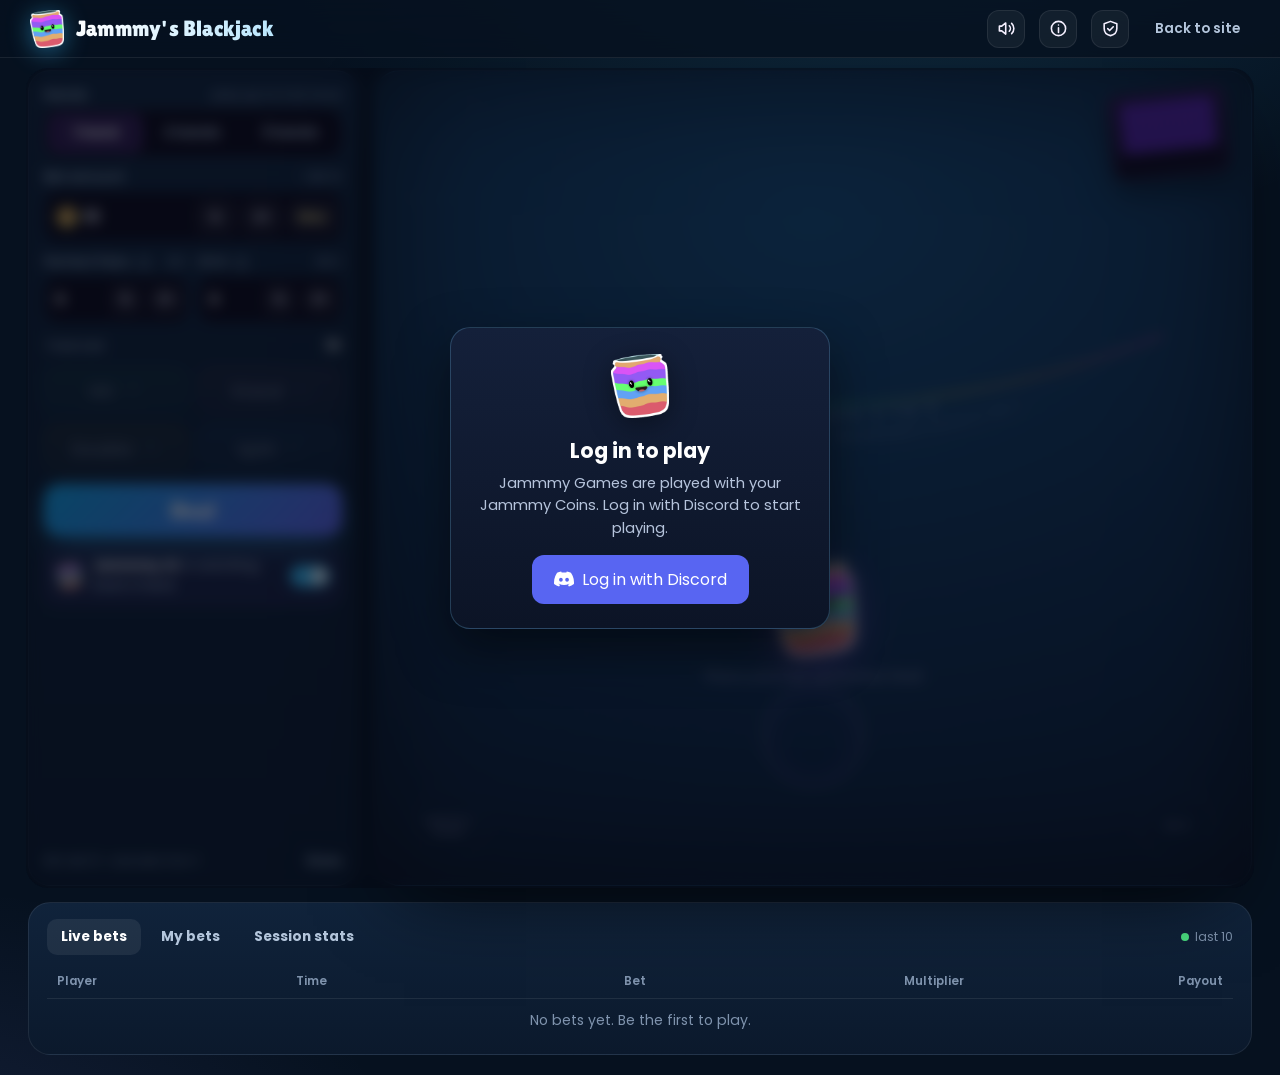
==== commit 5702b236: "Add files via upload" ====
--- a/games/blackjack.html
+++ b/games/blackjack.html
@@ -1,6 +1,7 @@
 <!doctype html>
 <html lang="en">
 <head>
+<link rel="preconnect" href="https://jammy-lb-proxy.sahil-sah2603.workers.dev" crossorigin>
 <meta charset="utf-8">
 <meta name="viewport" content="width=device-width,initial-scale=1,viewport-fit=cover">
 <title>Jammmy's Blackjack · JammmyRewards</title>
@@ -187,7 +188,15 @@
 
 /* cards */
 .card{position:absolute;left:0;top:0;width:var(--cw);height:calc(var(--cw)*1.4);z-index:5;perspective:900px;transition:transform .5s var(--ease),opacity .35s;will-change:transform}
-.card .in{position:absolute;inset:0;transform-style:preserve-3d;transition:transform .38s var(--ease);transform:rotateY(180deg)}
+.card .in{position:absolute;inset:0;transform-style:preserve-3d;transition:transform .56s cubic-bezier(.45,.05,.2,1),scale .3s cubic-bezier(.16,1,.3,1),translate .3s cubic-bezier(.16,1,.3,1);transform:rotateY(180deg)}
+/* in the air: a little bigger with a deeper, softer shadow; it settles as it lands */
+.card.air .in,.card.lift .in{scale:1.07;translate:0 -5px}
+.card .f,.card .b{transition:box-shadow .45s ease}
+.card.air .f,.card.air .b,.card.lift .f,.card.lift .b{box-shadow:0 22px 40px rgba(0,0,0,.42),0 6px 14px rgba(0,0,0,.25),0 1px 0 rgba(255,255,255,.6) inset}
+.card.glow .f{transition:box-shadow .6s ease}
+.card.wait .in{animation:cardHover 1.6s ease-in-out .45s infinite}
+@keyframes cardHover{50%{translate:0 -8px}}
+@media (prefers-reduced-motion:reduce){.card.wait .in{animation:none}}
 .card.up .in{transform:rotateY(0)}
 .card .f,.card .b{position:absolute;inset:0;border-radius:calc(var(--cw)*.09);backface-visibility:hidden;-webkit-backface-visibility:hidden;box-shadow:0 10px 22px rgba(0,0,0,.45),0 1px 0 rgba(255,255,255,.6) inset}
 .card .f{background:linear-gradient(160deg,#fff 0%,var(--card) 60%,#efe9de 100%);color:var(--suit-black);overflow:hidden}
@@ -211,6 +220,9 @@
 .val.push{background:rgba(100,116,139,.92);border-color:transparent}
 .val.lose{background:rgba(71,64,90,.9)}
 .val.sm{font-size:.74rem;padding:3px 8px;min-width:36px}
+.val{transition:left .5s cubic-bezier(.16,1,.3,1),top .5s cubic-bezier(.16,1,.3,1),opacity .35s ease,background .35s,border-color .35s!important}
+.chip{transition:left .55s cubic-bezier(.16,1,.3,1),top .55s cubic-bezier(.16,1,.3,1),opacity .35s ease,transform .35s cubic-bezier(.16,1,.3,1)!important}
+@media (prefers-reduced-motion:reduce){.card .in{transition-duration:.2s}.card.air .in,.card.lift .in{scale:1;translate:0}}
 .val.active{box-shadow:0 0 0 2px #e9d5ff,0 0 18px rgba(233,213,255,.5)}
 .tag{position:absolute;z-index:9;transform:translate(-50%,-50%) scale(.6);opacity:0;padding:6px 12px;border-radius:10px;font:800 .82rem 'Poppins';white-space:nowrap;transition:transform .4s var(--ease),opacity .3s;pointer-events:none}
 .tag.show{opacity:1;transform:translate(-50%,-50%) scale(1)}
@@ -220,6 +232,7 @@
 .tag.lose,.tag.bust{background:#3f3653;color:#e4dff2}
 .banner{position:absolute;z-index:20;left:50%;top:46%;padding:8px 22px 10px;border-radius:20px;background:rgba(12,6,24,.72);backdrop-filter:blur(8px);-webkit-backdrop-filter:blur(8px);border:1px solid rgba(255,255,255,.08);transform:translate(-50%,-50%) scale(.7);opacity:0;pointer-events:none;text-align:center;transition:transform .5s cubic-bezier(.34,1.56,.64,1),opacity .3s}
 .banner.show{opacity:1;transform:translate(-50%,-50%) scale(1)}
+.banner{transition:transform .6s cubic-bezier(.16,1,.3,1),opacity .45s ease!important}
 .banner .t{font:400 clamp(1.5rem,3.6vw,2.8rem) 'Lilita One',sans-serif;line-height:1;letter-spacing:.02em;white-space:nowrap}
 .banner .s{margin-top:2px;font:800 clamp(.95rem,1.8vw,1.25rem) 'Poppins';font-variant-numeric:tabular-nums}
 .banner.win .t{background:linear-gradient(180deg,#fff,#86efac);-webkit-background-clip:text;background-clip:text;color:transparent;filter:drop-shadow(0 4px 24px rgba(74,222,128,.45))}
@@ -411,7 +424,7 @@
   .game{height:var(--gh,auto);min-height:0}
   .game > .panel{min-height:0;overflow-y:auto;overscroll-behavior:contain;scrollbar-width:thin;scrollbar-color:rgba(255,255,255,.14) transparent;padding:15px;gap:11px}
   .game > .table,.game > .stage{min-height:0!important;height:auto}
-  .deal{height:52px}
+  .panel .deal{height:52px}
   .seg button{height:34px}
   .btn2{height:42px}
   .stat{padding:7px 12px}
@@ -427,7 +440,7 @@
   .game{display:flex;flex-direction:column;gap:8px}
   .game > .table,.game > .stage{order:-1;height:var(--sh,auto);min-height:0!important;flex:none}
   .game > .panel{padding:10px;gap:8px;border-radius:16px}
-  .deal{height:50px;font-size:1.2rem}
+  .panel .deal{height:50px;font-size:1.2rem}
   .amt{min-height:0}
   .fld label{margin-bottom:4px}
   .panel .foot{margin-top:4px}
@@ -1026,7 +1039,7 @@
 var fmt = function (n) { return Number(n || 0).toLocaleString('en-US', { maximumFractionDigits: 2 }); };
 var wait = function (ms) { return new Promise(function (r) { setTimeout(r, ms); }); };
 var REDUCED = window.matchMedia && matchMedia('(prefers-reduced-motion: reduce)').matches;
-var SP = REDUCED ? 0.3 : 0.5;   /* animation speed factor: snappier (was 1) */   /* animation speed factor */
+var SP = REDUCED ? 0.3 : 0.4;   /* snappier pace, close to Stake */   /* animation speed factor: snappier (was 1) */   /* animation speed factor */
 
 /* ───────────── sound: all synthesised, no files to load ───────────── */
 var SND = (function () {
@@ -1204,8 +1217,13 @@
   updateVals();
 }
 function valEl(k) {
-  var e = felt.querySelector('.val[data-k="' + k + '"]');
-  if (!e) { e = document.createElement('div'); e.className = 'val'; e.dataset.k = k; e.style.opacity = 0; felt.appendChild(e); }
+  /* never reuse last round's badge that is fading out (it gets removed a moment later, which left the new
+     total stuck in the table's top-left corner as a dark spot) */
+  var e = felt.querySelector('.val:not(.old)[data-k="' + k + '"]');
+  if (!e) {
+    e = document.createElement('div'); e.className = 'val'; e.dataset.k = k; e.style.opacity = 0; e.style.transition = 'none'; felt.appendChild(e);
+    requestAnimationFrame(function () { requestAnimationFrame(function () { e.style.transition = ''; }); });
+  }
   return e;
 }
 function totalText(cards) {
@@ -1223,16 +1241,30 @@
   });
   felt.querySelectorAll('.val[data-k^="h"]').forEach(function (v) { if (+v.dataset.k.slice(1) >= shown.hands.length) v.remove(); });
 }
-function addCard(key, c, faceUp) {
+/* SMOOTH: a card glides out of the shoe on a long soft ease, lifted (bigger, softer shadow) while in the air,
+   and settles onto the felt. Turning over lifts it a touch too, so nothing snaps. */
+var GLIDE = REDUCED ? 0.18 : 0.52;
+function addCard(key, c, faceUp, pending) {
   var g = geo(), el = makeCard(c);
-  el.style.transition = 'none'; pos(el, g.shoeX, g.shoeY, -6); el.style.zIndex = 30;
+  el.style.transition = 'none'; pos(el, g.shoeX, g.shoeY, -16); el.style.zIndex = 30;
+  el.classList.add('air'); el.style.opacity = 0;
   felt.appendChild(el); els[key] = el;
   el.getBoundingClientRect();
-  el.style.transition = 'transform ' + (0.5 * SP) + 's cubic-bezier(.2,.8,.2,1)';
+  el.style.transition = 'transform ' + GLIDE + 's cubic-bezier(.16,1,.3,1), opacity .18s ease-out';
+  el.style.opacity = 1;
   layout();
   SND.deal();
-  if (faceUp) setTimeout(function () { el.classList.add('up'); }, 110 * SP);
+  /* a card still waiting for the server stays gently lifted in the air and turns over as it settles, so
+     the wait never shows as "land face down … pause … flip": it reads as one motion */
+  if (pending) el.classList.add('wait'); else setTimeout(function () { el.classList.remove('air'); }, GLIDE * 620);
+  if (faceUp) setTimeout(function () { liftFlip(el); }, GLIDE * 380);
   return el;
+}
+function liftFlip(el) {
+  el.classList.add('lift', 'up');
+  var settle = function () { el.classList.remove('lift', 'air', 'wait'); };
+  if (el.classList.contains('wait')) setTimeout(settle, REDUCED ? 60 : 230);
+  else setTimeout(function () { el.classList.remove('lift'); }, REDUCED ? 60 : 300);
 }
 function placeChip(kind, amount, hi) {
   if (!(amount > 0)) return null;
@@ -1274,13 +1306,18 @@
   felt.querySelectorAll('.val').forEach(function (v) { v.style.opacity = 0; });
   $('spotPP').classList.remove('won', 'lost'); $('spotT21').classList.remove('won', 'lost');
   if (list.length) {
-    list.forEach(function (el, i) { el.style.transition = 'transform ' + (0.45 * SP) + 's cubic-bezier(.4,0,.2,1), opacity .35s'; el.classList.remove('up', 'glow', 'dim'); pos(el, g.discardX + i * 0.6, g.discardY - i * 0.6, 6); el.style.zIndex = 4; });
+    list.forEach(function (el, i) {
+      el.style.transition = 'transform .5s cubic-bezier(.45,0,.2,1) ' + (i * 28) + 'ms, opacity .42s ease ' + (90 + i * 28) + 'ms';
+      el.classList.remove('glow', 'dim'); pos(el, g.discardX + i * 0.6, g.discardY - i * 0.6, 8); el.style.zIndex = 4; el.style.opacity = 0;
+    });
     [].concat(chips.main, [chips.pp, chips.t21, chips.ins]).forEach(function (c) { if (c) { c.style.opacity = 0; } });
     stacks.forEach(function (st) { st.els.forEach(function (e) { e.style.opacity = 0; }); if (st.tag) st.tag.style.opacity = 0; });
-    await wait(480 * SP);
-    list.forEach(function (el) { el.remove(); });
-  }
-  felt.querySelectorAll('.chip,.val,.paytag').forEach(function (c) { c.remove(); });
+    var gone = [].slice.call(list), oldChips = [].slice.call(felt.querySelectorAll('.chip,.val,.paytag'));
+    oldChips.forEach(function (c) { c.classList.add('old'); });
+    setTimeout(function () { gone.forEach(function (el) { el.remove(); }); oldChips.forEach(function (c) { c.remove(); }); }, 520 + list.length * 28);
+    await wait(REDUCED ? 60 : 200);   /* the new deal starts while the old cards are still drifting away */
+  }
+  felt.querySelectorAll('.chip:not(.old),.val:not(.old),.paytag:not(.old)').forEach(function (c) { if (!list.length) c.remove(); });
   els = {}; chips = { main: [], pp: null, t21: null, ins: null }; stacks = [];
 }
 window.addEventListener('resize', function () { measureBase(); if (shown) fitCards(shown.hands.length); drawArc(); felt.querySelectorAll('.card,.chip,.val').forEach(function (e) { e.style.transition = 'none'; }); layout(); requestAnimationFrame(function () { felt.querySelectorAll('.card').forEach(function (e) { e.style.transition = ''; }); felt.querySelectorAll('.chip,.val').forEach(function (e) { e.style.transition = ''; }); }); });
@@ -1300,12 +1337,11 @@
   if (o.pp > 0) placeChip('pp', o.pp); if (o.t21 > 0) placeChip('t21', o.t21);
   /* like Stake: the cards fly out face down straight away, while the bet is still on its way to the server.
      They turn over the moment the answer is back, so there is no empty table to stare at. */
-  var STEP = 150;
-  await wait(90);
-  for (i = 0; i < seats; i++) { shown.hands[i].push(-1); addCard('h' + i + 'c0', -1, false); await wait(STEP); }
-  shown.dealer.push(-1); addCard('d0', -1, false); await wait(STEP);
-  for (i = 0; i < seats; i++) { shown.hands[i].push(-1); addCard('h' + i + 'c1', -1, false); await wait(STEP); }
-  shown.dealer.push(-1); addCard('d1', -1, false); await wait(260);
+  var STEP = 95;
+  for (i = 0; i < seats; i++) { shown.hands[i].push(-1); addCard('h' + i + 'c0', -1, false, true); await wait(STEP); }
+  shown.dealer.push(-1); addCard('d0', -1, false, true); await wait(STEP);
+  for (i = 0; i < seats; i++) { shown.hands[i].push(-1); addCard('h' + i + 'c1', -1, false, true); await wait(STEP); }
+  shown.dealer.push(-1); addCard('d1', -1, false); await wait(140);
 }
 function dropPending(hi) {
   var have = shown.hands[hi]; if (!have || have[have.length - 1] !== -1) return;
@@ -1315,17 +1351,17 @@
 }
 function turnUp(key, c) {
   var el = els[key]; if (!el) return;
-  setFace(el, c); el.classList.add('up'); SND.flip();
+  setFace(el, c); liftFlip(el); SND.flip();
 }
 async function animateDeal(pub, prep) {
   if (prep) await prep;
   else await animatePrep({ seats: pub.seats || 1, bet: pub.bet, pp: pub.side && pub.side.pp ? pub.side.pp.bet : 0, t21: pub.side && pub.side.t21 ? pub.side.t21.bet : 0 });
   var seats = pub.seats || 1, i;
   /* turn them over in dealing order: first cards, dealer's up card, second cards (the hole card stays down) */
-  for (i = 0; i < seats; i++) { shown.hands[i][0] = pub.hands[i].cards[0]; turnUp('h' + i + 'c0', shown.hands[i][0]); await wait(90); }
-  shown.dealer[0] = pub.dealer[0]; turnUp('d0', pub.dealer[0]); await wait(90);
-  for (i = 0; i < seats; i++) { shown.hands[i][1] = pub.hands[i].cards[1]; turnUp('h' + i + 'c1', shown.hands[i][1]); await wait(90); }
-  await wait(260);
+  for (i = 0; i < seats; i++) { shown.hands[i][0] = pub.hands[i].cards[0]; turnUp('h' + i + 'c0', shown.hands[i][0]); await wait(55); }
+  shown.dealer[0] = pub.dealer[0]; turnUp('d0', pub.dealer[0]); await wait(55);
+  for (i = 0; i < seats; i++) { shown.hands[i][1] = pub.hands[i].cards[1]; turnUp('h' + i + 'c1', shown.hands[i][1]); await wait(55); }
+  await wait(170);
   updateVals();
   showSideResults(pub);
 }
@@ -1369,7 +1405,7 @@
   for (var hi = 0; hi < pub.hands.length; hi++) {
     var want = pub.hands[hi].cards, have = shown.hands[hi];
     /* a card that already flew out face down (Hit / Double) just turns over */
-    for (var pi = 0; pi < have.length; pi++) if (have[pi] === -1 && want[pi] != null) { have[pi] = want[pi]; turnUp('h' + hi + 'c' + pi, want[pi]); await wait(260 * SP); }
+    for (var pi = 0; pi < have.length; pi++) if (have[pi] === -1 && want[pi] != null) { have[pi] = want[pi]; turnUp('h' + hi + 'c' + pi, want[pi]); await wait(150); }
     while (have.length > want.length && have[have.length - 1] === -1) dropPending(hi);
     while (have.length < want.length) {
       var c = want[have.length]; have.push(c);
@@ -1630,7 +1666,7 @@
       /* Hit / Double: the card leaves the shoe face down right away and turns over when the answer is back */
       var pendHi = -1;
       if ((a === 'hit' || a === 'double') && shown && shown.hands[ROUND.active]) {
-        pendHi = ROUND.active; var hv = shown.hands[pendHi]; hv.push(-1); addCard('h' + pendHi + 'c' + (hv.length - 1), -1, false);
+        pendHi = ROUND.active; var hv = shown.hands[pendHi]; hv.push(-1); addCard('h' + pendHi + 'c' + (hv.length - 1), -1, false, true);
       }
       var d;
       try { d = await api('/api/games/act', { game: 'blackjack', action: a }); }
@@ -1870,4 +1906,59 @@
   fit(); setTimeout(fit, 300);
 })();
 </script>
+<script>
+/* Speed: open the connection to the game server straight away and keep it (and the server) warm while the
+   game is on screen, so a bet never waits for a fresh connection or a sleeping server. */
+(function () {
+  var API = 'https://jammy-lb-proxy.sahil-sah2603.workers.dev';
+  var game = (location.pathname.match(/([a-z]+)\.html$/) || [])[1] || '';
+  function tok() { try { return window.token || window.TOKEN || localStorage.getItem('jammy_session_token'); } catch (e) { return null; } }
+  var last = 0;
+  function warm() {
+    var t = tok(); if (!t || document.hidden) return;
+    if (Date.now() - last < 15000) return; last = Date.now();
+    try { fetch(API + '/api/games/warm?game=' + encodeURIComponent(game), { method: 'POST', headers: { 'Authorization': 'Bearer ' + t }, body: '{}', keepalive: true }).then(function (r) { return r.json(); }).then(function (d) { if (d && d.admin) { isAdmin = true; colo = d.colo || ''; } }).catch(function () {}); } catch (e) {}
+  }
+  /* admins only: a small "⚡ 180 ms" pill in the game bar showing how long the last bet/move took to come back */
+  var pill = null, isAdmin = false, colo = '';
+  function showMs(ms) {
+    if (!isAdmin) return;
+    if (!pill) {
+      var bar = document.querySelector('.top'); if (!bar) return;
+      pill = document.createElement('span');
+      pill.style.cssText = 'font:600 .72rem Poppins,sans-serif;padding:4px 9px;border-radius:99px;background:rgba(255,255,255,.07);border:1px solid rgba(255,255,255,.12);color:#cbd5e1;white-space:nowrap;margin-left:auto';
+      pill.title = 'Server reply time for your last bet or move (only admins see this)';
+      var bal = bar.querySelector('.bal, .balance, #balPill'); bar.insertBefore(pill, bal || bar.children[1] || null);
+    }
+    /* split the time: how long the server itself worked vs the trip there and back */
+    var srv = null, fresh = false;
+    try {
+      var es = performance.getEntriesByType('resource').filter(function (x) { return /\/api\/games\/(bet|act)/.test(x.name); });
+      var en = es[es.length - 1];
+      if (en) { var st = (en.serverTiming || []).filter(function (x) { return x.name === 'app'; })[0]; if (st) srv = Math.round(st.duration); fresh = en.connectEnd - en.connectStart > 1; }
+      if (es.length > 40) performance.clearResourceTimings();
+    } catch (e) {}
+    pill.textContent = '⚡ ' + Math.round(ms) + ' ms' + (srv != null ? ' · server ' + srv : '') + (fresh ? ' · new conn' : '') + (colo ? ' · ' + colo : '');
+    pill.style.color = ms < 250 ? '#86efac' : ms < 600 ? '#fde68a' : '#fca5a5';
+  }
+  var of = window.fetch;
+  window.fetch = function (u, o) {
+    var isMove = typeof u === 'string' && /\/api\/games\/(bet|act|warm)\b/.test(u);
+    /* send game moves as a "simple" request: the login token rides in a plain-text body instead of a header,
+       so the browser goes straight to the server without first asking permission (that check is a whole extra trip) */
+    if (isMove && o && o.method === 'POST' && o.headers && o.headers.Authorization) {
+      var b = {}; try { b = JSON.parse(o.body || '{}'); } catch (e) {}
+      b._t = String(o.headers.Authorization).replace('Bearer ', '');
+      o = { method: 'POST', headers: { 'Content-Type': 'text/plain' }, body: JSON.stringify(b), keepalive: o.keepalive, cache: 'no-store' };
+    }
+    var t = performance.now(), p = of.call(this, u, o);
+    if (isMove && !/warm/.test(u)) p.then(function () { showMs(performance.now() - t, u); }, function () {});
+    return p;
+  };
+  setTimeout(warm, 600);
+  setInterval(warm, 25000);
+  document.addEventListener('visibilitychange', function () { if (!document.hidden) warm(); });
+  window.addEventListener('focus', warm);
+})();
+</script>
 </body></html>
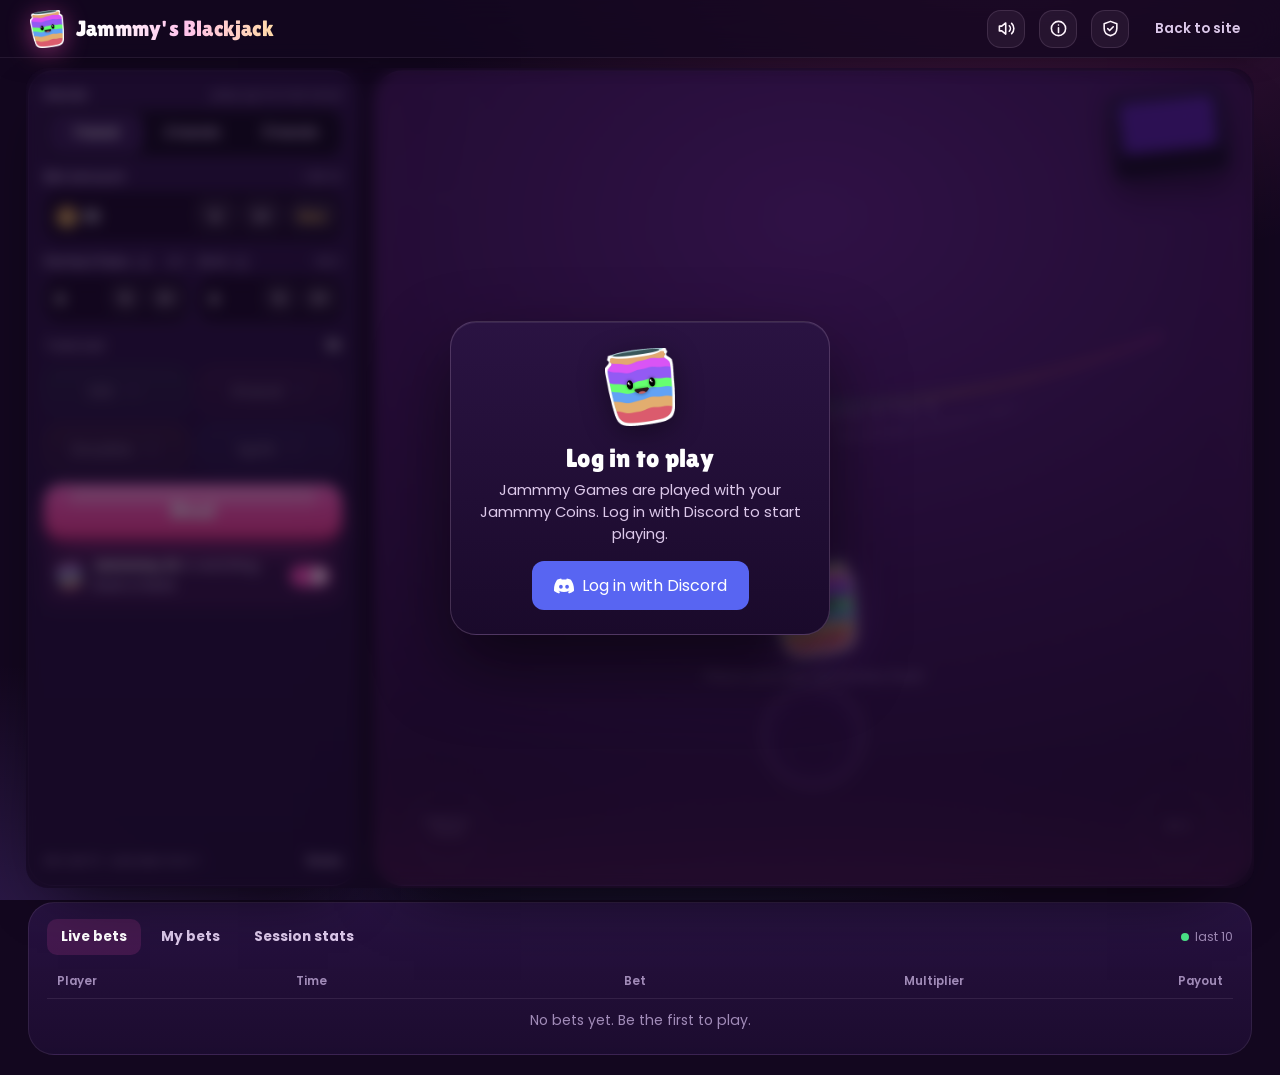
==== commit 8044392a: "Add files via upload" ====
--- a/games/blackjack.html
+++ b/games/blackjack.html
@@ -492,8 +492,9 @@
   .table{min-height:0!important}
 }
 </style>
+<link rel="stylesheet" href="candy.css?v=20261126">
 </head>
-<body>
+<body class="candy">
 <header class="top">
   <a class="brand" href="./" title="Back to JammmyRewards"><img src="../jar-clean.webp" alt=""><b>Jammmy's Blackjack</b></a>
   <div class="top-sp"></div>
@@ -1961,4 +1962,5 @@
   window.addEventListener('focus', warm);
 })();
 </script>
+<script src="candy.js?v=20261126"></script>
 </body></html>
--- a/games/candy.css
+++ b/games/candy.css
@@ -0,0 +1,230 @@
+/* ═══════════════════════════════════════════════════════════════════════════
+   JAMMMY CANDY WORLD — shared skin for every Jammmy Game (Mines, Plinko, HiLo,
+   Blackjack, Keno). Loaded last in each game, so it wins over the older skins.
+
+   Idea: the games live inside the rainbow jar's world. Night-time berry sky,
+   gummy buttons you can almost squish, jelly gems, jam bombs, sugar sparkles.
+   The one loud thing is the reveal (squish + sugar burst, see candy.js);
+   everything around it stays calm and readable.
+
+   Colours come from the jar's stripes:
+     magenta #ff4fb8 · violet #9b6bff · lime #4ce68a · sky #4cc3ff · peach #ffb35c · coral #ff5d73
+   Art (optional): drop ChatGPT images into games/art/ and they're picked up
+   (bg.webp for the scene behind the games).
+   ═══════════════════════════════════════════════════════════════════════════ */
+
+body.candy{
+  --bg:#13071f; --bg2:#1b0a2c; --panel:#1d0d31; --panel2:#271241;
+  --line:rgba(255,214,250,.09); --line2:rgba(255,214,250,.17);
+  --text:#fff5fd; --muted:#dcc8ea; --faint:#a18bb8;
+  --purple:#b46bff; --purple-d:#8a46f0; --pink:#ff4fb8; --gold:#ffd34d; --gold2:#ffb35c; --green:#4ce68a; --red:#ff5d73;
+  --c-mag:#ff4fb8; --c-vio:#9b6bff; --c-lime:#4ce68a; --c-sky:#4cc3ff; --c-peach:#ffb35c; --c-coral:#ff5d73;
+  --felt1:#4a1a6e; --felt2:#2c0f47; --felt3:#170726;
+  --well:#12061e;
+  --jelly:cubic-bezier(.34,1.56,.64,1);
+  --ease:cubic-bezier(.2,.8,.2,1);
+  background:
+    radial-gradient(1000px 560px at 78% -8%,rgba(255,79,184,.20),transparent 62%),
+    radial-gradient(900px 520px at -6% 108%,rgba(155,107,255,.22),transparent 60%),
+    radial-gradient(700px 420px at 50% 120%,rgba(76,195,255,.10),transparent 70%),
+    var(--bg);
+  background-attachment:fixed;
+}
+/* optional painted scene (games/art/bg.webp), set by candy.js once it has loaded */
+body.candy.has-bg{background:linear-gradient(180deg,rgba(19,7,31,.55),rgba(19,7,31,.8)),var(--candy-bg) center bottom/cover fixed,var(--bg)}
+@media (max-width:900px){body.candy.has-bg{background-attachment:scroll}}
+body.candy :focus-visible{outline:2px solid #ffc2ec;outline-offset:2px}
+body.candy ::selection{background:rgba(255,79,184,.4)}
+
+/* sparkles that twinkle behind everything (made by candy.js, transform/opacity only) */
+.cd-sky{position:fixed;inset:0;z-index:0;pointer-events:none;overflow:hidden}
+.cd-sky i{position:absolute;width:var(--s,3px);height:var(--s,3px);border-radius:50%;background:#fff;opacity:.15;box-shadow:0 0 6px 1px rgba(255,214,250,.7);animation:cdTw var(--d,4s) ease-in-out var(--dl,0s) infinite}
+.cd-sky i.st{width:10px;height:10px;background:none;box-shadow:none}
+.cd-sky i.st::before,.cd-sky i.st::after{content:'';position:absolute;left:50%;top:50%;width:10px;height:2px;margin:-1px 0 0 -5px;border-radius:2px;background:#ffe3f6}
+.cd-sky i.st::after{transform:rotate(90deg)}
+@keyframes cdTw{0%,100%{opacity:.08;transform:scale(.7)}50%{opacity:.75;transform:scale(1)}}
+body.candy .wrap,body.candy .top,body.candy #notices{position:relative;z-index:1}
+body.candy .top{z-index:30}
+
+/* ── top bar ── */
+body.candy .top{background:rgba(19,7,31,.78);border-bottom:1px solid rgba(255,214,250,.08);box-shadow:0 10px 30px -20px rgba(0,0,0,.8)}
+body.candy .brand img{filter:drop-shadow(0 4px 12px rgba(255,79,184,.45));transition:transform .35s var(--jelly)}
+body.candy .brand:hover img{transform:rotate(-8deg) scale(1.08)}
+body.candy .brand b{background:linear-gradient(90deg,#fff 10%,#ffc2ec 55%,#ffd9a8)!important;-webkit-background-clip:text!important;background-clip:text!important;color:transparent}
+body.candy .bal{background:linear-gradient(180deg,rgba(255,211,77,.18),rgba(255,179,92,.06));border:1px solid rgba(255,211,77,.42);box-shadow:inset 0 1px 0 rgba(255,255,255,.12)}
+body.candy .bal small{color:#ffd34d}
+body.candy .bal.flash{animation:cdBal .9s var(--jelly)}
+@keyframes cdBal{30%{transform:scale(1.08);box-shadow:0 0 0 5px rgba(255,211,77,.22),0 0 32px rgba(255,211,77,.5)}}
+body.candy .ibtn{background:rgba(255,214,250,.06);border:1px solid rgba(255,214,250,.12);border-radius:14px;transition:background .2s,transform .2s var(--jelly)}
+body.candy .ibtn:hover{background:rgba(255,214,250,.13);transform:translateY(-1px)}
+body.candy .back{color:var(--muted)}
+
+/* ── notices / gate ── */
+body.candy .notice{background:rgba(255,79,184,.08);border-color:rgba(255,79,184,.3)}
+body.candy .notice b{color:#ffe0f4}body.candy .notice a{color:#ff9bd6}
+body.candy .jg-gate{background:rgba(19,7,31,.6)}
+body.candy .jg-gate-card{background:linear-gradient(180deg,#2a1342,#1a0a2b);border:1px solid rgba(255,214,250,.18);border-radius:26px;box-shadow:0 30px 70px rgba(0,0,0,.55),inset 0 1px 0 rgba(255,255,255,.08);animation:cdPop .5s var(--jelly) both}
+body.candy .jg-gate-card img{width:78px;height:78px;animation:cdBob 3.2s ease-in-out infinite}
+body.candy .jg-gate-card h3{font:400 1.6rem 'Lilita One',sans-serif;letter-spacing:.01em}
+body.candy .jg-gate-card p{color:var(--muted)}
+body.candy .jg-gate-card .soon{display:inline-block;margin-top:2px;padding:8px 16px;border-radius:999px;background:linear-gradient(135deg,#ff4fb8,#ffb35c);color:#2a0a1d;font:800 .9rem 'Poppins'}
+@keyframes cdPop{from{opacity:0;transform:translateY(14px) scale(.94)}}
+@keyframes cdBob{50%{transform:translateY(-7px) rotate(-3deg)}}
+
+/* ── side panel ── */
+body.candy .panel{background:linear-gradient(180deg,rgba(43,20,70,.92),rgba(29,13,49,.94));border:1px solid rgba(255,214,250,.1);border-radius:26px;box-shadow:0 24px 60px -30px rgba(0,0,0,.9),inset 0 1px 0 rgba(255,255,255,.06)}
+body.candy .fld label{color:var(--muted)}
+body.candy .amt,body.candy .sel select,body.candy .ro,body.candy .seg{background:var(--well);border:1px solid rgba(255,214,250,.12);box-shadow:inset 0 2px 8px rgba(0,0,0,.45)}
+body.candy .amt{border-radius:16px}
+body.candy .amt:focus-within,body.candy .sel select:focus{border-color:rgba(255,79,184,.7);box-shadow:0 0 0 3px rgba(255,79,184,.18),inset 0 2px 8px rgba(0,0,0,.45)}
+body.candy .amt .q{background:linear-gradient(180deg,rgba(255,255,255,.12),rgba(255,255,255,.05));border-radius:11px;box-shadow:0 2px 0 rgba(0,0,0,.35),inset 0 1px 0 rgba(255,255,255,.12);transition:transform .15s var(--jelly),background .15s}
+body.candy .amt .q:hover{background:linear-gradient(180deg,rgba(255,255,255,.2),rgba(255,255,255,.08))}
+body.candy .amt .q:active{transform:translateY(2px);box-shadow:none}
+body.candy .amt .q.qmax{color:#ffd34d}
+body.candy .seg{border-radius:16px}
+body.candy .seg button{border-radius:12px;transition:color .15s,background .2s,transform .25s var(--jelly)}
+body.candy .seg button.on{background:linear-gradient(180deg,#a874ff,#7c47ea);color:#fff;box-shadow:0 3px 0 #4f22a8,inset 0 1px 0 rgba(255,255,255,.3);transform:translateY(-1px)}
+body.candy .stat{background:rgba(255,214,250,.04);border:1px solid rgba(255,214,250,.08);border-radius:14px}
+body.candy .stat b.g{color:#ffd34d}
+body.candy .msg{color:#ff8fa0}
+
+/* the main button: a gummy you press into the panel */
+body.candy .deal{position:relative;overflow:hidden;border-radius:18px;color:#fff;text-shadow:0 2px 0 rgba(120,10,70,.35);
+  background:linear-gradient(180deg,#ff6cc6 0%,#ff4fa8 55%,#f2408f 100%);
+  box-shadow:0 6px 0 #a81f63,0 14px 30px -10px rgba(255,79,184,.7),inset 0 2px 0 rgba(255,255,255,.35);
+  transition:transform .12s ease,box-shadow .12s ease,filter .2s,opacity .2s}
+body.candy .deal::before{content:'';position:absolute;left:8%;right:8%;top:6px;height:38%;border-radius:999px;background:linear-gradient(180deg,rgba(255,255,255,.42),rgba(255,255,255,0));pointer-events:none}
+body.candy .deal:hover{filter:brightness(1.06) saturate(1.05)}
+body.candy .deal:active:not([disabled]){transform:translateY(4px);box-shadow:0 2px 0 #a81f63,0 6px 16px -8px rgba(255,79,184,.6),inset 0 2px 0 rgba(255,255,255,.3)}
+body.candy .deal.cash{background:linear-gradient(180deg,#6ff3a2 0%,#3fdc84 55%,#26c46d 100%);text-shadow:0 2px 0 rgba(10,90,45,.35);box-shadow:0 6px 0 #158247,0 14px 30px -10px rgba(76,230,138,.7),inset 0 2px 0 rgba(255,255,255,.4)}
+body.candy .deal.cash:active:not([disabled]){box-shadow:0 2px 0 #158247,inset 0 2px 0 rgba(255,255,255,.3)}
+body.candy .deal.stop{background:linear-gradient(180deg,#ff7d8e,#ff5d73 55%,#e8435a);box-shadow:0 6px 0 #9e2236,0 14px 30px -10px rgba(255,93,115,.6),inset 0 2px 0 rgba(255,255,255,.35)}
+body.candy .deal[disabled]{filter:grayscale(.35) brightness(.85);opacity:.55}
+body.candy .btn2{border-radius:16px;background:linear-gradient(180deg,rgba(255,255,255,.08),rgba(255,255,255,.03));border:1px solid rgba(255,214,250,.14);box-shadow:0 3px 0 rgba(0,0,0,.35);transition:transform .15s var(--jelly),background .2s}
+body.candy .btn2:hover:not([disabled]){background:linear-gradient(180deg,rgba(255,255,255,.13),rgba(255,255,255,.05))}
+body.candy .btn2:active:not([disabled]){transform:translateY(3px);box-shadow:none}
+body.candy .tg input:checked+span,body.candy .jx-sw input:checked+span{background:#ff4fb8}
+body.candy .ai{background:rgba(255,79,184,.07);border-color:rgba(255,79,184,.22)}
+body.candy .lnk{color:#ffb8e2}
+
+/* pressing anything gives a tiny squish (class added by candy.js) */
+.cd-squish{animation:cdSquish .38s var(--jelly)}
+@keyframes cdSquish{0%{transform:scale(1)}30%{transform:scale(.93,.88)}65%{transform:scale(1.05,1.03)}100%{transform:scale(1)}}
+
+/* ── the stage every game sits on ── */
+body.candy .stage,body.candy .table{border-radius:30px;border:1px solid rgba(255,214,250,.1);
+  background:
+    radial-gradient(120% 80% at 50% 0%,rgba(155,107,255,.28),transparent 60%),
+    radial-gradient(80% 60% at 50% 110%,rgba(255,79,184,.18),transparent 70%),
+    linear-gradient(180deg,rgba(42,17,70,.9) 0%,rgba(28,10,49,.9) 60%,rgba(20,7,31,.92) 100%);
+  box-shadow:inset 0 0 0 1px rgba(255,255,255,.03),inset 0 -80px 120px -60px rgba(255,79,184,.18),0 30px 70px -40px rgba(0,0,0,.9)}
+/* soft jelly hills along the bottom of the stage */
+body.candy .stage::after,body.candy .table::after{content:'';position:absolute;left:0;right:0;bottom:0;height:22%;pointer-events:none;z-index:-1;opacity:.55;
+  background:url("data:image/svg+xml,%3Csvg xmlns='http://www.w3.org/2000/svg' viewBox='0 0 800 120' preserveAspectRatio='none'%3E%3Cpath d='M0 70 C80 30 160 30 240 62 S400 100 480 60 S640 20 800 58 V120 H0Z' fill='%233a1660'/%3E%3Cpath d='M0 92 C120 60 220 70 320 88 S520 116 620 86 S760 70 800 84 V120 H0Z' fill='%23280d45'/%3E%3C/svg%3E") bottom/100% 100% no-repeat}
+body.candy .stage.lost::after{background:radial-gradient(circle,rgba(255,93,115,.3),transparent 70%);height:auto;inset:0;opacity:1}
+body.candy .stage,body.candy .table{isolation:isolate}
+
+/* big multiplier at the top of the stage */
+body.candy .cur,body.candy .totx{background:linear-gradient(180deg,#fff 30%,#ffc2ec);-webkit-background-clip:text;background-clip:text;color:transparent;filter:drop-shadow(0 3px 0 rgba(90,20,80,.55))}
+body.candy .nextp,body.candy .hintp{color:#ffd9f0;background:rgba(255,79,184,.12);border:1px solid rgba(255,79,184,.32)}
+
+/* result banner */
+body.candy .banner{background:rgba(30,10,46,.78);border:1px solid rgba(255,214,250,.14);border-radius:24px;box-shadow:0 20px 50px rgba(0,0,0,.5);transition:transform .45s var(--jelly),opacity .25s}
+body.candy .banner .t{background:none;box-shadow:none;border-radius:0;-webkit-text-fill-color:currentColor}
+body.candy .banner.win .t,body.candy .banner.bj .t{-webkit-text-fill-color:transparent}
+body.candy .banner.win .t{background:linear-gradient(180deg,#fff,#7cf2ad);-webkit-background-clip:text;background-clip:text;color:transparent;filter:drop-shadow(0 4px 20px rgba(76,230,138,.5))}
+body.candy .banner.bj .t{background:linear-gradient(180deg,#fff7c2,#ffd34d 55%,#ff9b4f);-webkit-background-clip:text;background-clip:text;color:transparent;filter:drop-shadow(0 6px 26px rgba(255,211,77,.6))}
+body.candy .banner.lose .t{color:#ffb3c0}
+body.candy .toast{background:rgba(30,10,46,.94);border-color:rgba(255,211,77,.45)}
+
+/* ── bets list ── */
+body.candy .bets{background:linear-gradient(180deg,rgba(43,20,70,.85),rgba(29,13,49,.9));border:1px solid rgba(255,214,250,.09);border-radius:26px}
+body.candy .tab.on{background:rgba(255,79,184,.14);color:#fff}
+body.candy .grid .m.hi{color:#ffd34d}
+body.candy .grid tr.new td{animation:cdRow .7s var(--jelly)}
+@keyframes cdRow{from{background:rgba(255,79,184,.2);transform:translateY(-6px);opacity:0}}
+
+/* ── modals ── */
+body.candy .modal{background:rgba(10,3,18,.72)}
+body.candy .modal .box{background:linear-gradient(180deg,#2a1342,#1a0a2b);border:1px solid rgba(255,214,250,.16);border-radius:26px;animation:cdPop .4s var(--jelly)}
+body.candy .sbtn.p{background:linear-gradient(135deg,#ff4fb8,#9b6bff)}
+body.candy .pt td:last-child{color:#ffd34d}
+body.candy .jx-pop{background:linear-gradient(180deg,#2a1342,#1a0a2b)}
+body.candy .jx-pop input[type=range]{accent-color:#ff4fb8}
+
+/* ═════════════ MINES ═════════════ */
+body.candy .mgrid{background:rgba(10,3,18,.45);border-radius:26px;box-shadow:inset 0 2px 14px rgba(0,0,0,.5),0 0 0 1px rgba(255,214,250,.06)}
+body.candy .mgrid .t{border-radius:clamp(11px,18%,18px);
+  background:linear-gradient(180deg,#8c5cf0 0%,#6a3bd6 60%,#5a2fc4 100%);
+  box-shadow:inset 0 2px 0 rgba(255,255,255,.28),inset 0 -4px 0 rgba(40,10,100,.35),0 5px 0 #34167a,0 10px 18px -6px rgba(0,0,0,.6);
+  transition:transform .2s var(--jelly),filter .2s,box-shadow .2s}
+body.candy .mgrid .t::after{inset:10% 16% 56% 16%;border-radius:999px;background:linear-gradient(180deg,rgba(255,255,255,.35),rgba(255,255,255,0))}
+body.candy .mgrid.live .t:not(.open):hover{transform:translateY(-3px) scale(1.03);filter:brightness(1.12);box-shadow:inset 0 2px 0 rgba(255,255,255,.3),inset 0 -4px 0 rgba(40,10,100,.35),0 8px 0 #34167a,0 16px 24px -6px rgba(255,79,184,.45)}
+body.candy .mgrid .t.press{transform:translateY(4px) scale(.97)!important;box-shadow:inset 0 2px 0 rgba(255,255,255,.2),0 1px 0 #34167a!important}
+/* waiting for the answer: the tile wobbles like jelly (only for a moment now) */
+body.candy .mgrid .t.pend{animation:cdWobble .5s ease-in-out infinite;filter:brightness(1.18)}
+body.candy .mgrid .t.pend::before{content:'';position:absolute;inset:30%;border-radius:50%;border:3px solid rgba(255,255,255,.75);border-top-color:transparent;animation:cdSpin .6s linear infinite}
+@keyframes cdWobble{0%,100%{transform:scale(1,1)}25%{transform:scale(1.05,.95)}50%{transform:scale(.96,1.04)}75%{transform:scale(1.02,.98)}}
+@keyframes cdSpin{to{transform:rotate(360deg)}}
+body.candy .mgrid .t.open{background:radial-gradient(circle at 50% 40%,#2c1248,#170828);box-shadow:inset 0 3px 12px rgba(0,0,0,.65),0 0 0 1px rgba(255,214,250,.05)}
+body.candy .mgrid .t.gem:not(.ghost){background:radial-gradient(circle at 50% 42%,rgba(255,120,200,.35),#2a0f45 70%);box-shadow:inset 0 0 0 2px rgba(255,140,210,.65),inset 0 0 26px rgba(255,79,184,.3),0 0 22px rgba(255,79,184,.35)}
+body.candy .mgrid .t.flip:not(.ghost){animation:cdReveal .5s var(--jelly)}
+@keyframes cdReveal{0%{transform:scale(.82,1.12)}45%{transform:scale(1.12,.9)}75%{transform:scale(.97,1.03)}100%{transform:none}}
+body.candy .mgrid .t.flip .ic svg,body.candy .mgrid .t.flip .ic img{animation:cdIconIn .5s var(--jelly)}
+@keyframes cdIconIn{0%{transform:scale(.1) rotate(-30deg);opacity:0}70%{transform:scale(1.15) rotate(6deg);opacity:1}100%{transform:none}}
+body.candy .mgrid .t .ic img{width:74%;height:74%;object-fit:contain;filter:drop-shadow(0 6px 10px rgba(0,0,0,.45))}
+body.candy .mgrid .t.ghost .ic svg,body.candy .mgrid .t.ghost .ic img{opacity:.4;transform:scale(.72)}
+body.candy .mgrid .t.hit{background:radial-gradient(circle,#ff5d73 0%,#a3133a 55%,#3d0518 100%);box-shadow:0 0 0 2px #ff9bb0,0 0 46px rgba(255,93,115,.75)}
+body.candy .mgrid .t.hit::before{border-color:rgba(255,211,77,.9)}
+body.candy .mgrid .t.sel:not(.open){background:linear-gradient(180deg,#ff7cc9,#e8449a);box-shadow:inset 0 0 0 2px #ffd0ec,inset 0 -4px 0 rgba(120,10,70,.3),0 5px 0 #8f1a55,0 10px 18px rgba(255,79,184,.3)}
+body.candy .mgrid.dealing .t{animation:cdDeal .5s var(--jelly) both;animation-delay:calc(var(--i,0) * 14ms)}
+@keyframes cdDeal{from{transform:scale(.5) translateY(10px);opacity:0}}
+body.candy .stage.shake{animation:cdShake .55s}
+@keyframes cdShake{15%{transform:translate(-8px,4px) rotate(-.6deg)}30%{transform:translate(7px,-4px) rotate(.6deg)}45%{transform:translate(-5px,3px)}60%{transform:translate(4px,-2px)}80%{transform:translate(-2px,1px)}}
+body.candy .selinfo{background:rgba(255,79,184,.07);border-color:rgba(255,79,184,.25)}
+body.candy .pg i.on{background:#ff4fb8;box-shadow:0 0 6px rgba(255,79,184,.6)}
+
+/* ═════════════ PLINKO ═════════════ */
+body.candy .pboard{filter:drop-shadow(0 20px 30px rgba(0,0,0,.35))}
+body.candy .hist > *{border-radius:12px!important}
+
+/* ═════════════ HILO ═════════════ */
+body.candy .deck span{border-radius:12px}
+body.candy .guess{border-radius:16px;transition:transform .2s var(--jelly),filter .2s}
+body.candy .guess:active:not([disabled]){transform:translateY(3px) scale(.98)}
+body.candy .guess.up{background:linear-gradient(180deg,rgba(76,230,138,.2),rgba(76,230,138,.06));border-color:rgba(76,230,138,.4)}
+body.candy .guess.down{background:linear-gradient(180deg,rgba(255,93,115,.2),rgba(255,93,115,.06));border-color:rgba(255,93,115,.4)}
+body.candy .streak.on{background:rgba(255,179,92,.16);border-color:rgba(255,179,92,.45);color:#ffd9a8}
+body.candy .table2 ~ .hist{background:rgba(10,3,18,.35);border-color:rgba(255,214,250,.08)}
+
+/* ═════════════ BLACKJACK ═════════════ */
+body.candy .table{background:
+    radial-gradient(120% 90% at 50% 18%,#5a1f80 0%,#36114f 50%,#1a0729 100%)}
+body.candy .table::before{opacity:.5}
+body.candy .table::after{display:none}
+body.candy .card .b{background:radial-gradient(circle at 50% 50%,rgba(255,255,255,.2),transparent 55%),repeating-linear-gradient(45deg,rgba(255,255,255,.08) 0 6px,transparent 6px 12px),linear-gradient(160deg,#ff5fbf,#9b6bff)!important}
+body.candy .spot{border-color:rgba(255,214,250,.28)}
+body.candy .act{border-radius:16px;transition:transform .2s var(--jelly)}
+body.candy .act:active:not([disabled]){transform:translateY(3px)}
+
+/* ═════════════ effects layer (candy.js) ═════════════ */
+.cd-fx{position:fixed;inset:0;z-index:70;pointer-events:none}
+.cd-splat{position:fixed;z-index:69;pointer-events:none;width:200px;height:200px;margin:-100px 0 0 -100px;animation:cdSplat 1.1s var(--ease,ease) forwards}
+.cd-splat svg{width:100%;height:100%}
+@keyframes cdSplat{0%{transform:scale(.2) rotate(-20deg);opacity:1}35%{transform:scale(1.1) rotate(4deg);opacity:1}70%{opacity:.9}100%{transform:scale(1.15);opacity:0}}
+.cd-pop{position:fixed;z-index:71;pointer-events:none;font:400 1.4rem 'Lilita One',sans-serif;color:#fff;text-shadow:0 3px 0 rgba(120,20,90,.6),0 0 18px rgba(255,79,184,.7);transform:translate(-50%,-50%);animation:cdFloat .9s var(--ease,ease) forwards;white-space:nowrap}
+@keyframes cdFloat{0%{opacity:0;transform:translate(-50%,-30%) scale(.6)}20%{opacity:1;transform:translate(-50%,-60%) scale(1.1)}100%{opacity:0;transform:translate(-50%,-160%) scale(1)}}
+
+/* ═════════════ phones ═════════════ */
+@media (max-width:900px){
+  body.candy .stage,body.candy .table{border-radius:22px}
+  body.candy .panel{border-radius:20px}
+  body.candy .deal{border-radius:16px}
+  body.candy .mgrid .t{box-shadow:inset 0 2px 0 rgba(255,255,255,.28),inset 0 -3px 0 rgba(40,10,100,.35),0 4px 0 #34167a}
+  .cd-sky i:nth-child(n+12){display:none}
+}
+@media (hover:none){body.candy .mgrid.live .t:not(.open):hover{transform:none;filter:none}}
+@media (prefers-reduced-motion:reduce){
+  .cd-sky{display:none}
+  body.candy *{animation-duration:.01ms!important;animation-iteration-count:1!important;transition-duration:.01ms!important}
+}
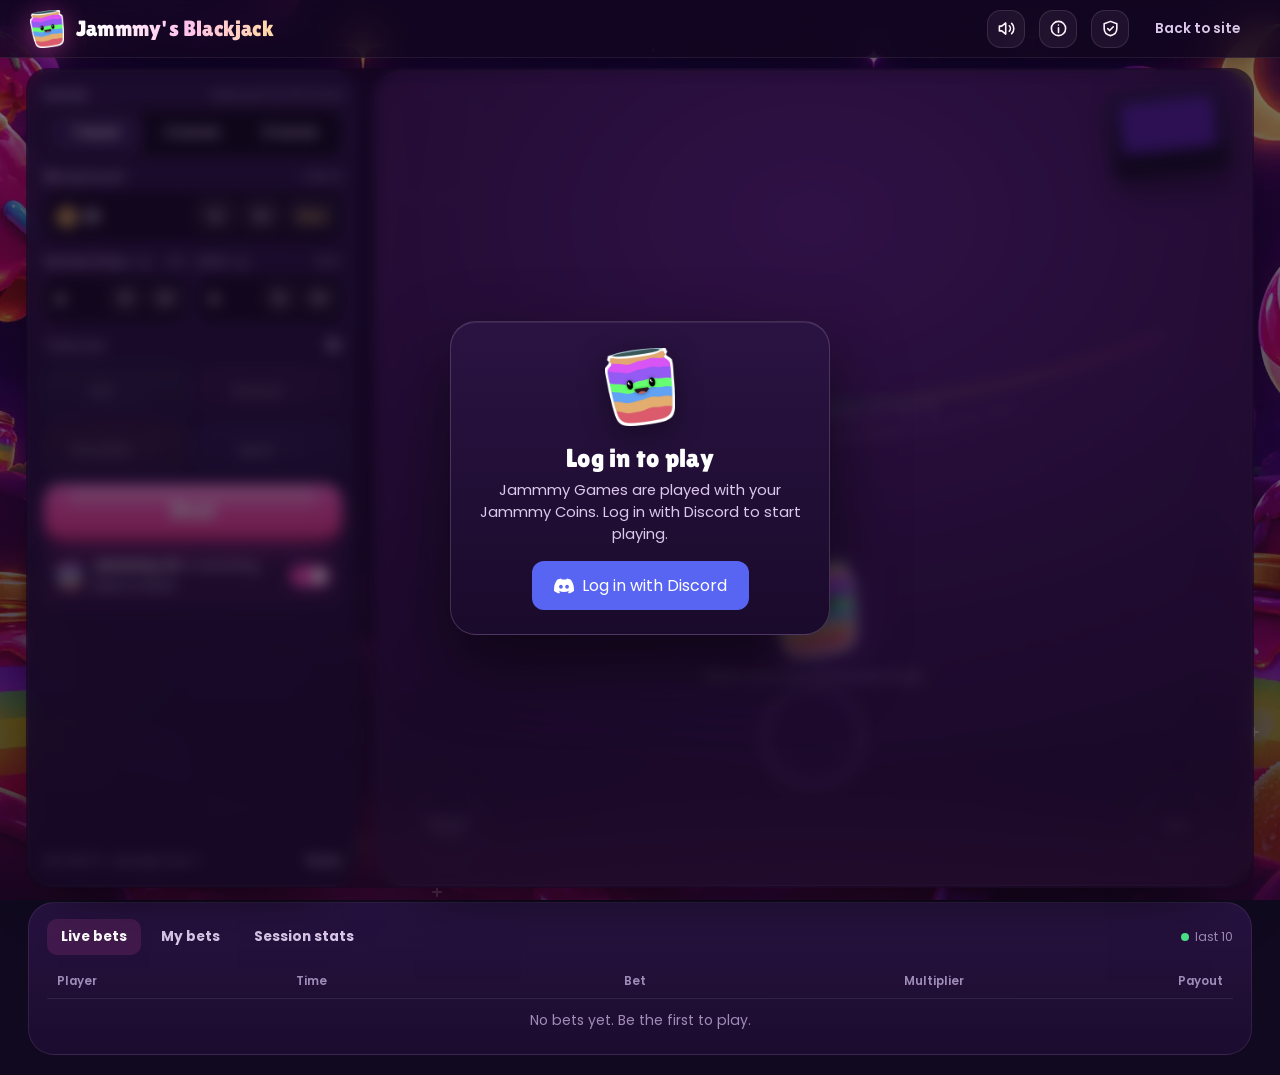
==== commit 5175cc30: "Add files via upload" ====
--- a/games/blackjack.html
+++ b/games/blackjack.html
@@ -492,7 +492,7 @@
   .table{min-height:0!important}
 }
 </style>
-<link rel="stylesheet" href="candy.css?v=20261126">
+<link rel="stylesheet" href="candy.css?v=20261126b">
 </head>
 <body class="candy">
 <header class="top">
@@ -1962,5 +1962,5 @@
   window.addEventListener('focus', warm);
 })();
 </script>
-<script src="candy.js?v=20261126"></script>
+<script src="candy.js?v=20261126b"></script>
 </body></html>
--- a/games/candy.css
+++ b/games/candy.css
@@ -162,15 +162,17 @@
 body.candy .mgrid.live .t:not(.open):hover{transform:translateY(-3px) scale(1.03);filter:brightness(1.12);box-shadow:inset 0 2px 0 rgba(255,255,255,.3),inset 0 -4px 0 rgba(40,10,100,.35),0 8px 0 #34167a,0 16px 24px -6px rgba(255,79,184,.45)}
 body.candy .mgrid .t.press{transform:translateY(4px) scale(.97)!important;box-shadow:inset 0 2px 0 rgba(255,255,255,.2),0 1px 0 #34167a!important}
 /* waiting for the answer: the tile wobbles like jelly (only for a moment now) */
-body.candy .mgrid .t.pend{animation:cdWobble .5s ease-in-out infinite;filter:brightness(1.18)}
-body.candy .mgrid .t.pend::before{content:'';position:absolute;inset:30%;border-radius:50%;border:3px solid rgba(255,255,255,.75);border-top-color:transparent;animation:cdSpin .6s linear infinite}
+/* waiting for the answer (a few ms now): the tile just stays pressed in, no spinner */
+body.candy .mgrid .t.pend{transform:translateY(3px) scale(.97);filter:brightness(1.15);box-shadow:inset 0 2px 0 rgba(255,255,255,.22),0 2px 0 #34167a!important}
+body.candy .mgrid .t.pend::before{content:none!important}
+body.candy .net-wait{animation:none!important}
 @keyframes cdWobble{0%,100%{transform:scale(1,1)}25%{transform:scale(1.05,.95)}50%{transform:scale(.96,1.04)}75%{transform:scale(1.02,.98)}}
 @keyframes cdSpin{to{transform:rotate(360deg)}}
 body.candy .mgrid .t.open{background:radial-gradient(circle at 50% 40%,#2c1248,#170828);box-shadow:inset 0 3px 12px rgba(0,0,0,.65),0 0 0 1px rgba(255,214,250,.05)}
 body.candy .mgrid .t.gem:not(.ghost){background:radial-gradient(circle at 50% 42%,rgba(255,120,200,.35),#2a0f45 70%);box-shadow:inset 0 0 0 2px rgba(255,140,210,.65),inset 0 0 26px rgba(255,79,184,.3),0 0 22px rgba(255,79,184,.35)}
 body.candy .mgrid .t.flip:not(.ghost){animation:cdReveal .5s var(--jelly)}
 @keyframes cdReveal{0%{transform:scale(.82,1.12)}45%{transform:scale(1.12,.9)}75%{transform:scale(.97,1.03)}100%{transform:none}}
-body.candy .mgrid .t.flip .ic svg,body.candy .mgrid .t.flip .ic img{animation:cdIconIn .5s var(--jelly)}
+body.candy .mgrid .t.flip:not(.ghost) .ic svg,body.candy .mgrid .t.flip:not(.ghost) .ic img{animation:cdIconIn .5s var(--jelly)}
 @keyframes cdIconIn{0%{transform:scale(.1) rotate(-30deg);opacity:0}70%{transform:scale(1.15) rotate(6deg);opacity:1}100%{transform:none}}
 body.candy .mgrid .t .ic img{width:74%;height:74%;object-fit:contain;filter:drop-shadow(0 6px 10px rgba(0,0,0,.45))}
 body.candy .mgrid .t.ghost .ic svg,body.candy .mgrid .t.ghost .ic img{opacity:.4;transform:scale(.72)}
@@ -206,6 +208,22 @@
 body.candy .spot{border-color:rgba(255,214,250,.28)}
 body.candy .act{border-radius:16px;transition:transform .2s var(--jelly)}
 body.candy .act:active:not([disabled]){transform:translateY(3px)}
+
+/* ═════════════ candy dropdown (candy.js replaces the browser's list) ═════════════ */
+.cd-sel select{position:absolute!important;inset:0;opacity:0;pointer-events:none}
+.cd-sel::after{display:none!important}
+.cd-sel-btn{width:100%;height:48px;display:flex;align-items:center;justify-content:space-between;gap:10px;padding:0 14px 0 16px;border-radius:16px;border:1px solid rgba(255,214,250,.12);background:var(--well,#12061e);box-shadow:inset 0 2px 8px rgba(0,0,0,.45);color:#fff;font:700 1rem 'Poppins',sans-serif;cursor:pointer;transition:border-color .2s,box-shadow .2s}
+.cd-sel-btn:hover:not([disabled]){border-color:rgba(255,79,184,.5)}
+.cd-sel-btn[aria-expanded=true]{border-color:rgba(255,79,184,.8);box-shadow:0 0 0 3px rgba(255,79,184,.18),inset 0 2px 8px rgba(0,0,0,.45)}
+.cd-sel-btn[disabled]{opacity:.5;cursor:not-allowed}
+.cd-sel-btn i{width:22px;height:22px;border-radius:8px;background:rgba(255,214,250,.08);position:relative;flex:none}
+.cd-sel-btn i::after{content:'';position:absolute;left:50%;top:45%;width:6px;height:6px;border-right:2px solid #ffc2ec;border-bottom:2px solid #ffc2ec;transform:translate(-50%,-50%) rotate(45deg);transition:transform .2s}
+.cd-sel-btn[aria-expanded=true] i::after{transform:translate(-50%,-20%) rotate(-135deg)}
+.cd-sel-pop{position:fixed;z-index:80;display:none;grid-template-columns:repeat(var(--cols,6),minmax(0,1fr));gap:6px;padding:10px;border-radius:20px;background:linear-gradient(180deg,#2c1446,#1c0b2f);border:1px solid rgba(255,214,250,.16);box-shadow:0 24px 60px rgba(0,0,0,.6),inset 0 1px 0 rgba(255,255,255,.06)}
+.cd-sel-pop.show{display:grid;animation:cdPop .22s var(--jelly,ease)}
+.cd-sel-pop button{height:40px;border:0;border-radius:12px;background:rgba(255,214,250,.06);color:#efe4ff;font:700 .92rem 'Poppins',sans-serif;font-variant-numeric:tabular-nums;cursor:pointer;transition:background .15s,transform .15s var(--jelly,ease)}
+.cd-sel-pop button:hover,.cd-sel-pop button:focus-visible{background:rgba(255,79,184,.2);color:#fff;outline:0;transform:translateY(-1px)}
+.cd-sel-pop button.on{background:linear-gradient(180deg,#ff6cc6,#f2408f);color:#fff;box-shadow:0 3px 0 #a81f63}
 
 /* ═════════════ effects layer (candy.js) ═════════════ */
 .cd-fx{position:fixed;inset:0;z-index:70;pointer-events:none}
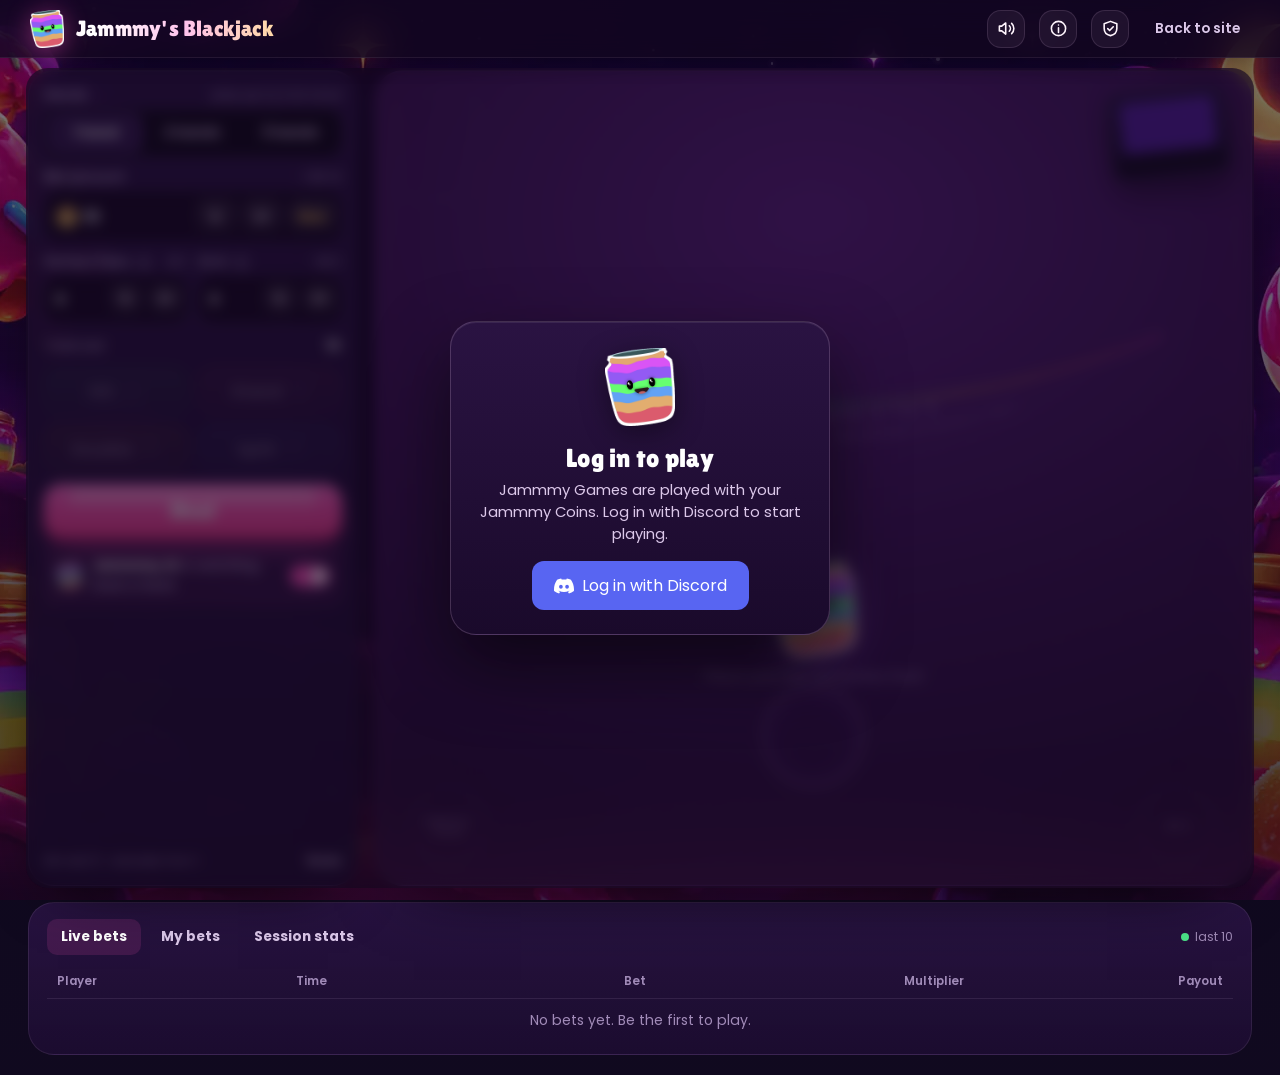
==== commit 802556c2: "Add files via upload" ====
--- a/games/blackjack.html
+++ b/games/blackjack.html
@@ -1962,5 +1962,5 @@
   window.addEventListener('focus', warm);
 })();
 </script>
-<script src="candy.js?v=20261126b"></script>
+<script src="candy.js?v=20261126c"></script>
 </body></html>
